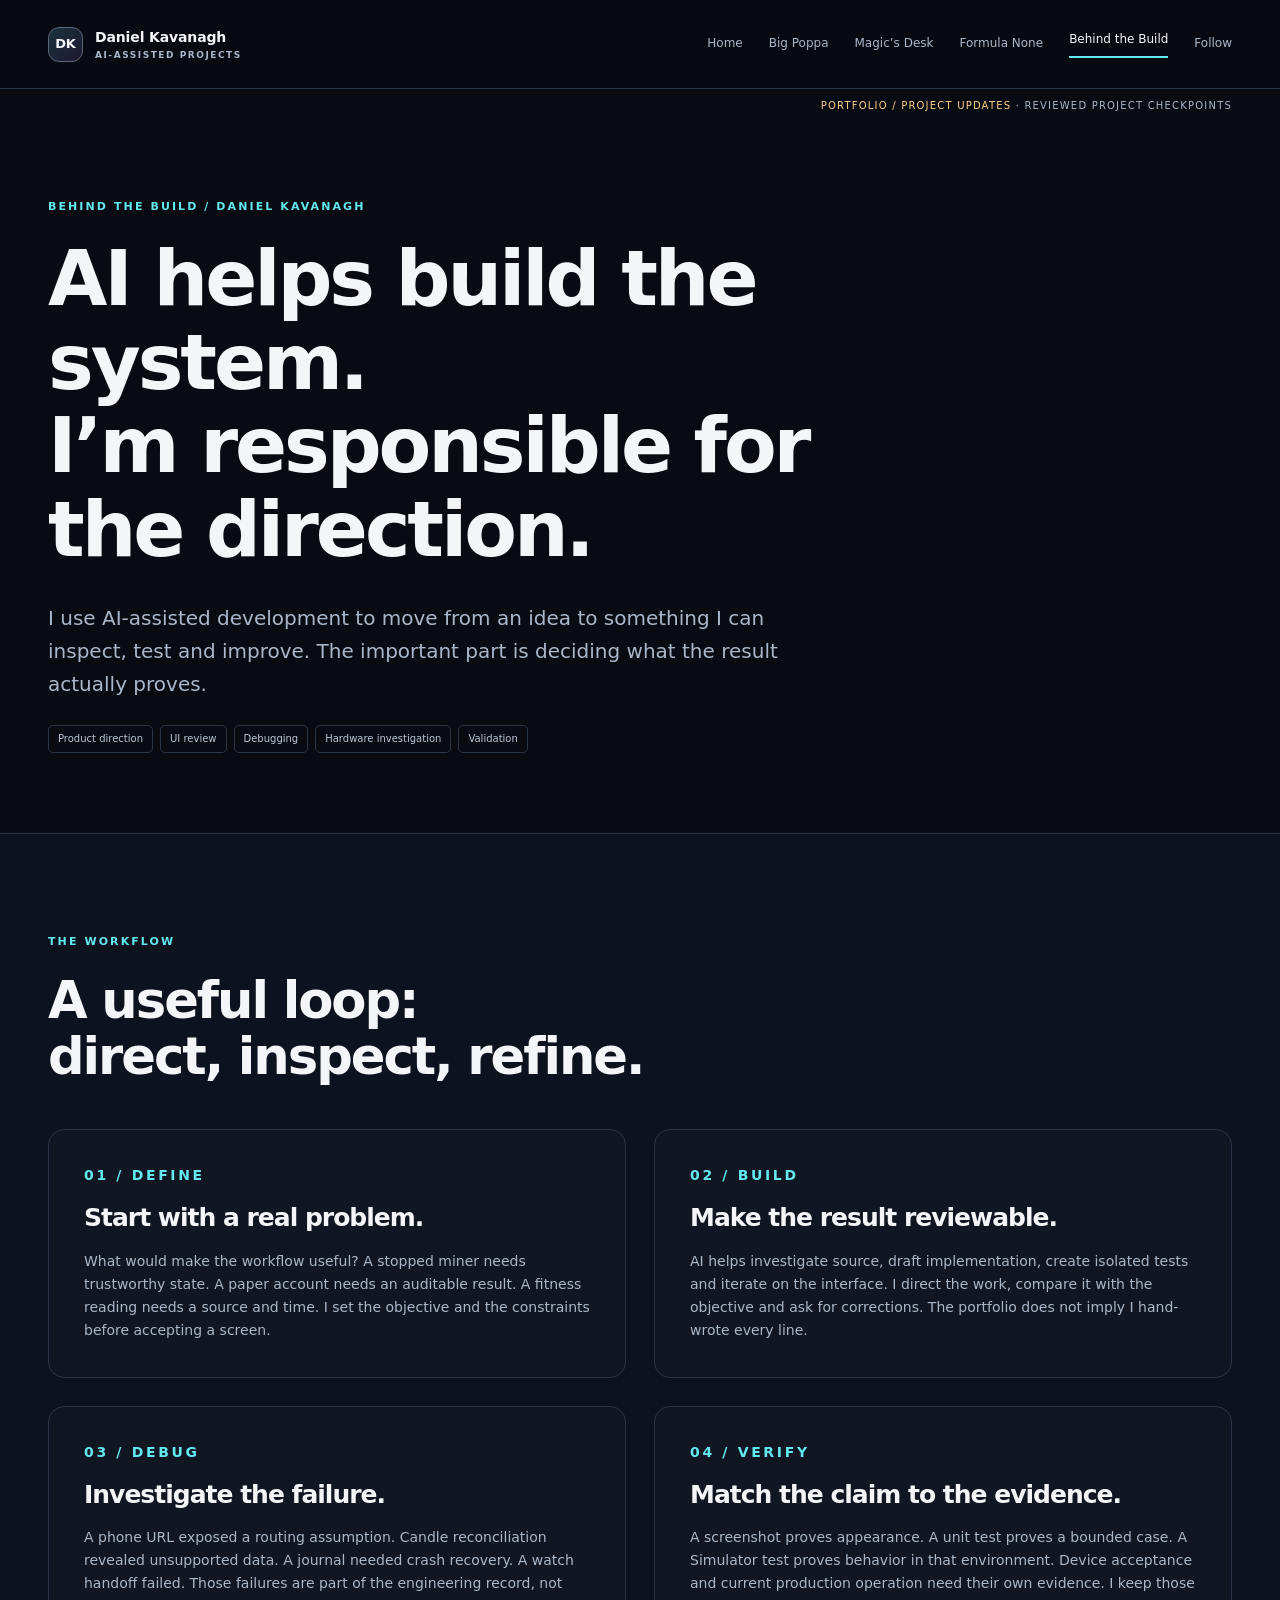
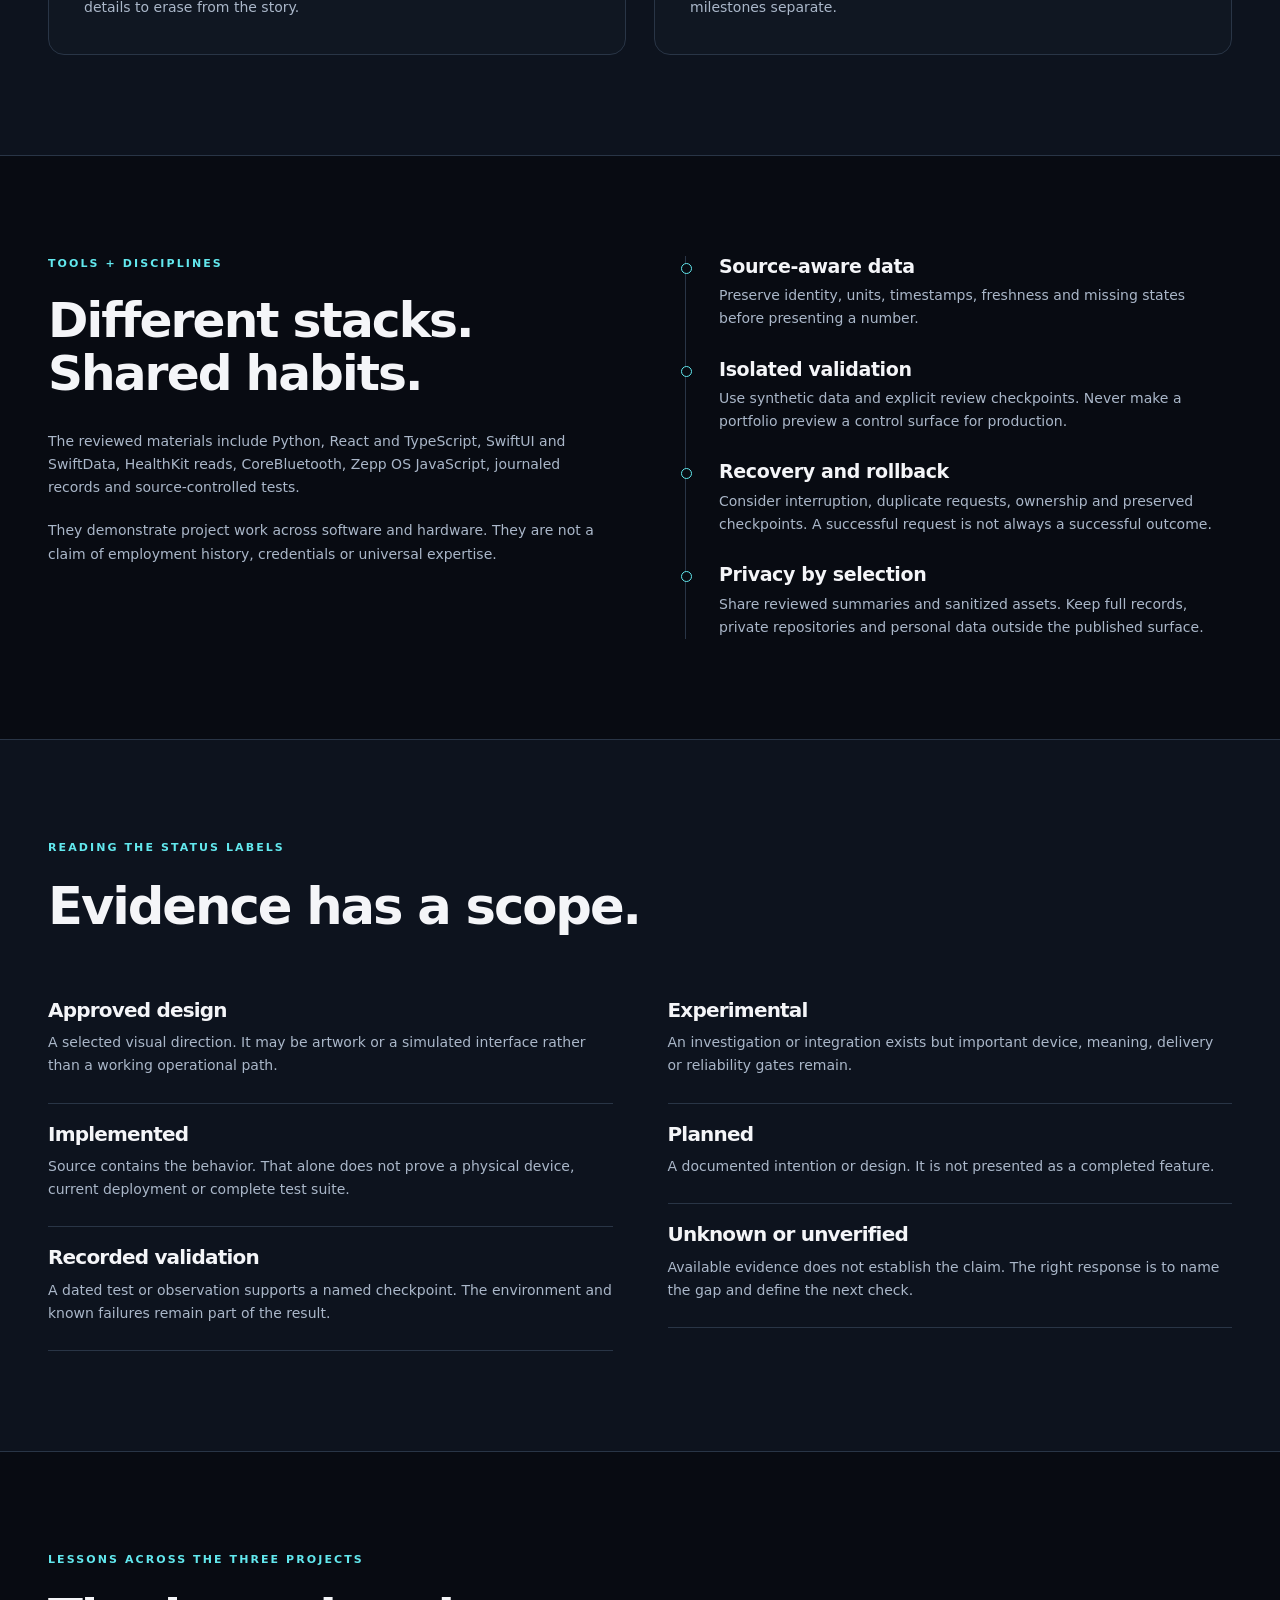
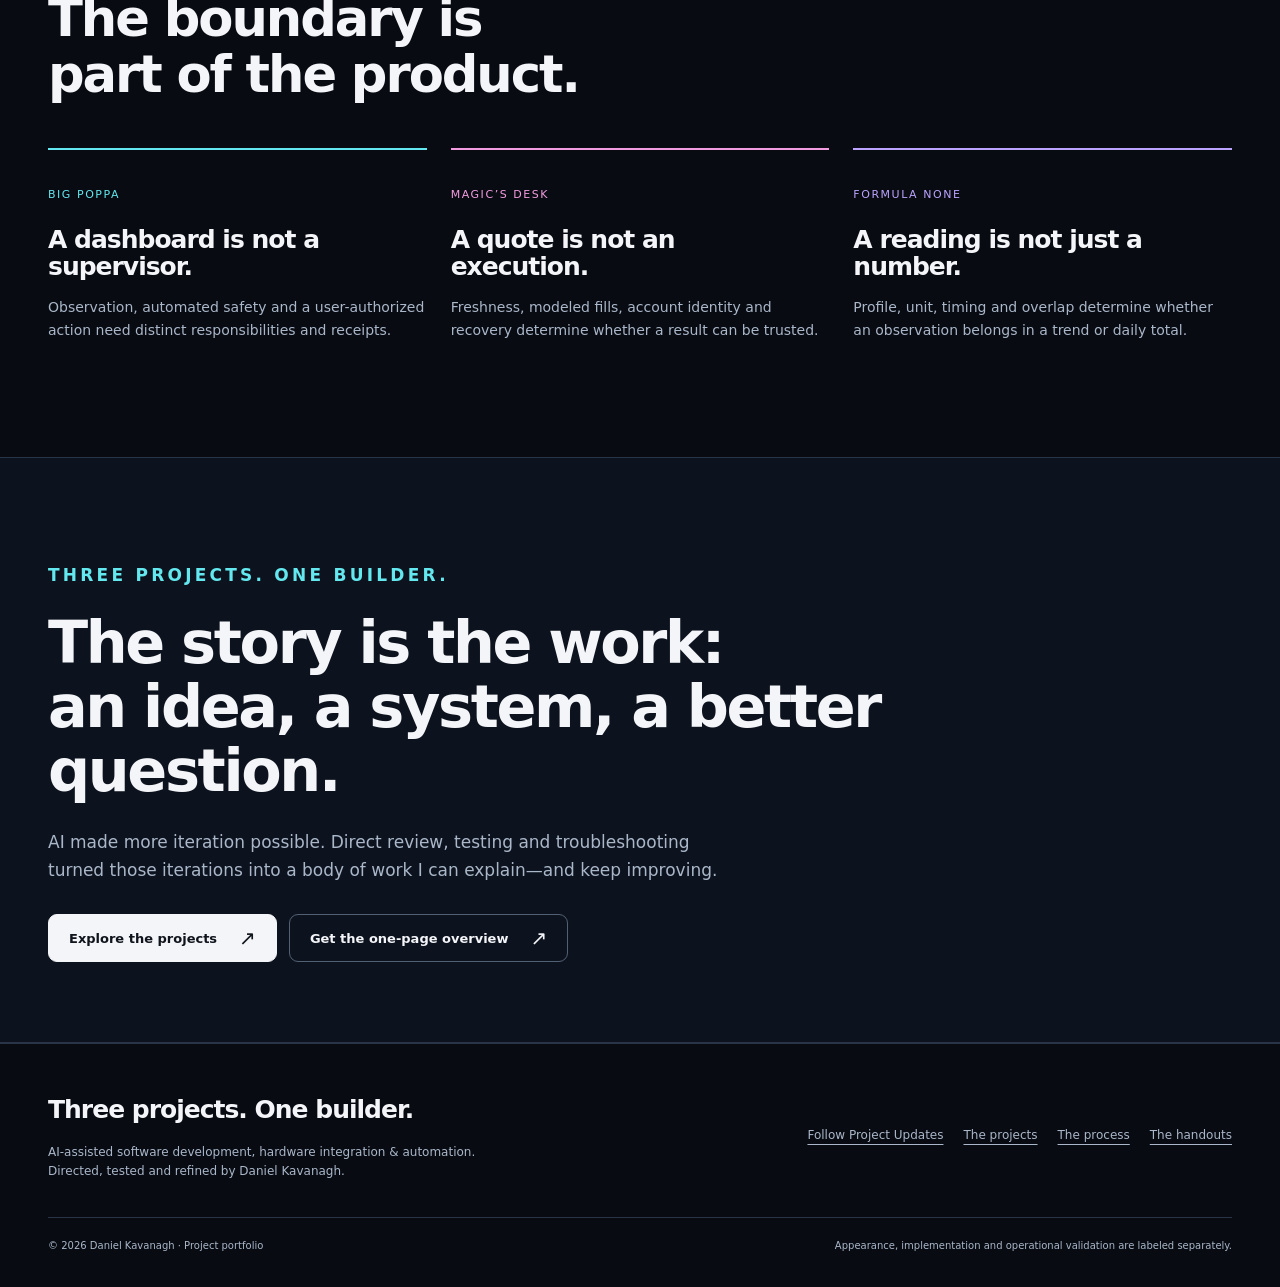
==== site/behind-the-build.html @ 62670c36 "Publish owner-approved W3 Option-B portfolio release" ====
<!doctype html><html lang="en"><head><meta charset="utf-8"><meta name="viewport" content="width=device-width,initial-scale=1"><meta name="referrer" content="no-referrer"><meta http-equiv="Content-Security-Policy" content="default-src 'self'; img-src 'self' data:; script-src 'self'; style-src 'self'; font-src 'self'; connect-src 'none'; object-src 'none'; base-uri 'none'; form-action 'none'"><title>Behind the Build | Daniel Kavanagh</title><meta name="description" content="How Daniel Kavanagh directs, reviews, tests and refines AI-assisted software and hardware projects."><meta property="og:type" content="website"><meta property="og:title" content="Behind the Build"><meta property="og:description" content="How Daniel Kavanagh directs, reviews, tests and refines AI-assisted software and hardware projects."><meta property="og:image" content="https://danielkavanagh2021-lgtm.github.io/three-projects-one-builder/assets/images/social-card.png"><meta property="og:image:width" content="1200"><meta property="og:image:height" content="630"><meta name="twitter:card" content="summary_large_image"><link rel="icon" href="assets/favicon.svg" type="image/svg+xml"><link rel="stylesheet" href="assets/site.css"><script src="assets/site.js" defer></script><link rel="stylesheet" href="assets/follow.css"><link rel="alternate" type="application/rss+xml" title="Three Projects. One Builder. milestones" href="feed.xml"><script src="assets/follow.js" defer></script><link rel="canonical" href="https://danielkavanagh2021-lgtm.github.io/three-projects-one-builder/behind-the-build.html"><meta property="og:url" content="https://danielkavanagh2021-lgtm.github.io/three-projects-one-builder/behind-the-build.html"></head><body class="cyan"><a class="skip" href="#main">Skip to content</a><header class="site-header"><div class="wrap header-inner"><a class="brand" href="index.html" aria-label="Daniel Kavanagh portfolio home"><span class="brand-mark" aria-hidden="true">DK</span><span>Daniel Kavanagh<small>AI-ASSISTED PROJECTS</small></span></a><button class="menu-toggle" type="button" aria-controls="primary-nav" aria-expanded="false" hidden>Menu <span aria-hidden="true">☰</span></button><nav class="nav" id="primary-nav" aria-label="Primary"><a href="index.html">Home</a><a href="big-poppa.html">Big Poppa</a><a href="magics-decision-desk.html">Magic’s Desk</a><a href="formula-none-fitness.html">Formula None</a><a href="behind-the-build.html" aria-current="page">Behind the Build</a><a href="updates.html">Follow</a></nav></div></header><div class="wrap preview-line"><b>PORTFOLIO / PROJECT UPDATES</b> · Reviewed project checkpoints</div><noscript><p class="no-script">All pages, images and downloads work without JavaScript. Image links open full resolution.</p></noscript><main id="main" tabindex="-1"><section class="work-hero"><div class="wrap"><p class="eyebrow">BEHIND THE BUILD / DANIEL KAVANAGH</p><h1>AI helps build the system.<br>I’m responsible for the direction.</h1><p class="lead">I use AI-assisted development to move from an idea to something I can inspect, test and improve. The important part is deciding what the result actually proves.</p><div class="tags"><span>Product direction</span><span>UI review</span><span>Debugging</span><span>Hardware investigation</span><span>Validation</span></div></div></section><section class="section tinted"><div class="wrap"><div class="section-heading"><div><p class="eyebrow">THE WORKFLOW</p><h2>A useful loop:<br>direct, inspect, refine.</h2></div></div><div class="discipline-grid"><article class="reveal"><p class="eyebrow">01 / DEFINE</p><h3>Start with a real problem.</h3><p>What would make the workflow useful? A stopped miner needs trustworthy state. A paper account needs an auditable result. A fitness reading needs a source and time. I set the objective and the constraints before accepting a screen.</p></article><article class="reveal"><p class="eyebrow">02 / BUILD</p><h3>Make the result reviewable.</h3><p>AI helps investigate source, draft implementation, create isolated tests and iterate on the interface. I direct the work, compare it with the objective and ask for corrections. The portfolio does not imply I hand-wrote every line.</p></article><article class="reveal"><p class="eyebrow">03 / DEBUG</p><h3>Investigate the failure.</h3><p>A phone URL exposed a routing assumption. Candle reconciliation revealed unsupported data. A journal needed crash recovery. A watch handoff failed. Those failures are part of the engineering record, not details to erase from the story.</p></article><article class="reveal"><p class="eyebrow">04 / VERIFY</p><h3>Match the claim to the evidence.</h3><p>A screenshot proves appearance. A unit test proves a bounded case. A Simulator test proves behavior in that environment. Device acceptance and current production operation need their own evidence. I keep those milestones separate.</p></article></div></div></section><section class="section"><div class="wrap editorial"><div><p class="eyebrow">TOOLS + DISCIPLINES</p><h2>Different stacks.<br>Shared habits.</h2><p class="comparison-note">The reviewed materials include Python, React and TypeScript, SwiftUI and SwiftData, HealthKit reads, CoreBluetooth, Zepp OS JavaScript, journaled records and source-controlled tests.</p><p class="comparison-note">They demonstrate project work across software and hardware. They are not a claim of employment history, credentials or universal expertise.</p></div><div class="process-line"><article><h3>Source-aware data</h3><p>Preserve identity, units, timestamps, freshness and missing states before presenting a number.</p></article><article><h3>Isolated validation</h3><p>Use synthetic data and explicit review checkpoints. Never make a portfolio preview a control surface for production.</p></article><article><h3>Recovery and rollback</h3><p>Consider interruption, duplicate requests, ownership and preserved checkpoints. A successful request is not always a successful outcome.</p></article><article><h3>Privacy by selection</h3><p>Share reviewed summaries and sanitized assets. Keep full records, private repositories and personal data outside the published surface.</p></article></div></div></section><section class="section tinted"><div class="wrap"><div class="section-heading"><div><p class="eyebrow">READING THE STATUS LABELS</p><h2>Evidence has a scope.</h2></div></div><div class="two-col"><div><article class="definition"><h3>Approved design</h3><p>A selected visual direction. It may be artwork or a simulated interface rather than a working operational path.</p></article><article class="definition"><h3>Implemented</h3><p>Source contains the behavior. That alone does not prove a physical device, current deployment or complete test suite.</p></article><article class="definition"><h3>Recorded validation</h3><p>A dated test or observation supports a named checkpoint. The environment and known failures remain part of the result.</p></article></div><div><article class="definition"><h3>Experimental</h3><p>An investigation or integration exists but important device, meaning, delivery or reliability gates remain.</p></article><article class="definition"><h3>Planned</h3><p>A documented intention or design. It is not presented as a completed feature.</p></article><article class="definition"><h3>Unknown or unverified</h3><p>Available evidence does not establish the claim. The right response is to name the gap and define the next check.</p></article></div></div></div></section><section class="section"><div class="wrap"><div class="section-heading"><div><p class="eyebrow">LESSONS ACROSS THE THREE PROJECTS</p><h2>The boundary is<br>part of the product.</h2></div></div><div class="three-col"><article class="insight cyan"><span class="index">BIG POPPA</span><h3>A dashboard is not a supervisor.</h3><p>Observation, automated safety and a user-authorized action need distinct responsibilities and receipts.</p></article><article class="insight magenta"><span class="index">MAGIC’S DESK</span><h3>A quote is not an execution.</h3><p>Freshness, modeled fills, account identity and recovery determine whether a result can be trusted.</p></article><article class="insight violet"><span class="index">FORMULA NONE</span><h3>A reading is not just a number.</h3><p>Profile, unit, timing and overlap determine whether an observation belongs in a trend or daily total.</p></article></div></div></section><section class="closing tinted"><div class="wrap"><p class="eyebrow">THREE PROJECTS. ONE BUILDER.</p><h2>The story is the work:<br>an idea, a system, a better question.</h2><p>AI made more iteration possible. Direct review, testing and troubleshooting turned those iterations into a body of work I can explain—and keep improving.</p><div class="actions"><a class="button" href="index.html#projects">Explore the projects <span class="arrow" aria-hidden="true">↗</span></a><a class="button secondary" href="assets/downloads/10-Three-Projects-One-Page.pdf" download>Get the one-page overview <span class="arrow" aria-hidden="true">↗</span></a></div></div></section></main><footer class="site-footer"><div class="wrap"><div class="footer-top"><div><strong>Three projects. One builder.</strong><p>AI-assisted software development, hardware integration & automation.<br>Directed, tested and refined by Daniel Kavanagh.</p></div><nav class="footer-nav" aria-label="Footer"><a href="updates.html">Follow Project Updates</a><a href="index.html#projects">The projects</a><a href="behind-the-build.html">The process</a><a href="index.html#downloads">The handouts</a></nav></div><div class="footer-bottom"><span>© 2026 Daniel Kavanagh · Project portfolio</span><span>Appearance, implementation and operational validation are labeled separately.</span></div></div></footer><dialog id="image-viewer" aria-label="Screenshot viewer" aria-describedby="viewer-caption"><div class="viewer-toolbar"><button type="button" class="viewer-prev" aria-label="Previous screenshot">←</button><button type="button" class="viewer-next" aria-label="Next screenshot">→</button><span id="viewer-position" aria-live="polite"></span><button type="button" class="viewer-close" aria-label="Close screenshot viewer">Close ×</button></div><img class="viewer-image" alt=""><p class="viewer-caption" id="viewer-caption"></p><a class="original-link" href="assets/images/social-card.png" target="_blank" rel="noopener">Open full-resolution image ↗</a></dialog></body></html>
---- site/assets/site.css ----
@charset "UTF-8";
:root{color-scheme:dark;--bg:#080b12;--surface:#101722;--surface2:#151e2d;--ink:#f4f5f8;--muted:#aab7c9;--line:#293546;--cyan:#62e8ee;--magenta:#f39bdf;--violet:#bba4ff;--emerald:#77e8b4;--amber:#ffd28a;--accent:var(--cyan);--radius:22px;font-family:"Segoe UI",system-ui,-apple-system,BlinkMacSystemFont,sans-serif}
*{box-sizing:border-box}html{scroll-behavior:smooth;scroll-padding-top:110px}body{margin:0;background:var(--bg);color:var(--ink);font-size:17px;line-height:1.65}body.viewer-open{overflow:hidden}a{color:inherit;text-decoration-thickness:1px;text-underline-offset:5px}button,a{-webkit-tap-highlight-color:transparent}button{font:inherit}button,a,summary{touch-action:manipulation}:focus-visible{outline:3px solid var(--cyan);outline-offset:5px}::selection{background:#624192;color:white}img{display:block;max-width:100%;height:auto}h1,h2,h3,p,figure{margin:0}h1,h2,h3{line-height:1.09;letter-spacing:-.04em;font-weight:650}p{color:var(--muted)}h1{font-size:clamp(44px,6vw,86px)}h2{font-size:clamp(33px,4vw,56px)}h3{font-size:25px}strong{color:var(--ink)}.wrap{width:min(1256px,calc(100% - 96px));margin:auto}.cyan{--accent:var(--cyan)}.magenta{--accent:var(--magenta)}.violet{--accent:var(--violet)}.eyebrow{font:600 11px/1.5 "Segoe UI",system-ui,sans-serif;letter-spacing:.19em;text-transform:uppercase;color:var(--accent);margin-bottom:22px}.eyebrow span{margin-right:20px;color:var(--muted)}.pill{display:inline-flex;align-items:center;gap:8px;border:1px solid var(--line);border-radius:999px;font-size:11px;line-height:1.5;letter-spacing:.06em;padding:7px 12px;color:var(--muted)}.pill:before{content:"";width:6px;height:6px;background:var(--emerald);border-radius:50%}.pill.amber:before{background:var(--amber)}.skip{position:fixed;top:-100px;left:16px;z-index:100;background:var(--ink);color:var(--bg);padding:14px}.skip:focus{top:12px}.site-header{border-bottom:1px solid var(--line);background:rgba(8,11,18,.96);position:sticky;top:0;z-index:30;backdrop-filter:blur(16px)}.header-inner{height:88px;display:flex;align-items:center;justify-content:space-between;gap:25px}.brand{display:flex;align-items:center;gap:12px;text-decoration:none;font-size:14px;font-weight:600;letter-spacing:-.01em;white-space:nowrap}.brand-mark{width:35px;height:35px;display:grid;place-items:center;border:1px solid #586779;border-radius:11px;font-size:13px;background:linear-gradient(135deg,#19323e,#201831)}.brand small{display:block;font-size:9px;color:var(--muted);letter-spacing:.17em;line-height:1.4}.nav{display:flex;gap:26px;align-items:center}.nav a{font-size:12px;text-decoration:none;color:var(--muted);padding:15px 0;white-space:nowrap}.nav a:hover,.nav a[aria-current=page]{color:var(--ink)}.nav a[aria-current=page]:after{content:"";display:block;background:var(--accent);height:2px;margin-top:6px}.menu-toggle{border:1px solid var(--line);background:var(--surface);color:var(--ink);border-radius:10px;min-height:44px;padding:6px 13px}.preview-line{font-size:10px;letter-spacing:.12em;text-transform:uppercase;color:var(--muted);text-align:right;padding:9px 0}.preview-line b{font-weight:500;color:var(--amber)}.hero{padding:58px 0 42px;position:relative;overflow:clip}.hero:before{content:"";width:800px;height:650px;position:absolute;right:-300px;top:-180px;background:radial-gradient(ellipse,#25345944,transparent 65%);pointer-events:none}.hero-grid{display:grid;grid-template-columns:1.1fr 1fr;gap:20px;align-items:center;min-height:610px}.home-title{font-size:clamp(52px,6.5vw,94px);font-weight:700;letter-spacing:-.055em;line-height:.97}.home-title .quiet{color:#8996ac}.hero-copy{position:relative;z-index:2;max-width:650px}.hero-copy .subtitle{font-size:clamp(16px,1.5vw,20px);color:var(--ink);max-width:490px;margin-top:28px;line-height:1.5}.hero-copy .intro{font-size:15px;max-width:460px;margin-top:18px}.actions{display:flex;gap:12px;flex-wrap:wrap;margin-top:30px}.button{min-height:48px;display:inline-flex;align-items:center;justify-content:center;gap:22px;padding:12px 20px;border-radius:9px;background:var(--ink);color:#10141c;text-decoration:none;font-size:13px;font-weight:600;border:1px solid var(--ink);transition:transform .2s,background .2s}.button:hover{transform:translateY(-2px);background:white}.button.secondary{color:var(--ink);background:transparent;border-color:#526073}.button.secondary:hover{background:var(--surface2)}.arrow{font-size:20px;font-weight:400;line-height:1}.hero-phones{position:relative;height:570px;isolation:isolate;perspective:1400px}.hero-phones:before{content:"";position:absolute;inset:50px -30px 0;background:radial-gradient(ellipse,#4a357e35,transparent 67%);z-index:-1}.phone-frame{position:absolute;width:205px;border-radius:24px;padding:7px;background:#141b28;border:1px solid #415068;box-shadow:0 26px 55px #0009;overflow:hidden}.phone-frame img{width:100%;border-radius:17px}.phone-frame:nth-child(1){top:70px;left:0;transform:rotate(-9deg);z-index:1}.phone-frame:nth-child(2){top:10px;left:145px;transform:rotate(0deg);z-index:3}.phone-frame:nth-child(3){top:100px;left:295px;transform:rotate(9deg);z-index:2}.phone-notes{position:absolute;bottom:0;left:0;right:0;display:flex;justify-content:center;gap:10px;flex-wrap:wrap;font-size:10px;color:var(--muted)}.phone-notes span{padding:4px 9px;background:#080b12dd;border:1px solid var(--line);border-radius:4px}.intro-strip{display:grid;grid-template-columns:repeat(3,1fr);border-top:1px solid var(--line);border-bottom:1px solid var(--line);margin:20px 0 0}.intro-strip>div{padding:25px 30px 25px 0}.intro-strip>div+div{border-left:1px solid var(--line);padding-left:30px}.intro-strip strong{display:block;font-size:13px;font-weight:600}.intro-strip span{font-size:12px;color:var(--muted)}.section{padding:100px 0}.section-heading{display:flex;gap:30px;justify-content:space-between;align-items:end;margin-bottom:45px}.section-heading h2{max-width:730px}.section-heading>p{max-width:320px;font-size:14px}.project-row{display:grid;grid-template-columns:1.3fr 1fr;gap:64px;align-items:center;margin:0 0 100px}.project-row:last-child{margin-bottom:0}.project-row:nth-child(odd) .project-art{order:2}.project-art{display:block;background:radial-gradient(ellipse at 50% 60%,#182337,#0d121e);border:1px solid var(--line);border-radius:var(--radius);padding:26px;position:relative;overflow:hidden;text-decoration:none}.project-art:after{content:"VIEW PROJECT ↗";position:absolute;right:20px;bottom:16px;font-size:9px;color:var(--accent);letter-spacing:.13em}.project-art>img{width:100%;box-shadow:0 18px 30px #0005;border-radius:8px;transition:transform .5s}.project-art:hover>img{transform:translateY(-5px)}.project-art .phone-pair{display:flex;gap:15px;align-items:start;justify-content:center;max-height:465px;overflow:hidden}.project-art .phone-pair img{width:41%;border-radius:8px;box-shadow:0 20px 50px #0008}.project-art .phone-pair img+img{margin-top:40px}.project-copy h3{font-size:clamp(30px,3.1vw,44px);margin-bottom:18px}.project-copy>p{font-size:15px}.tags{display:flex;gap:7px;flex-wrap:wrap;margin-top:24px}.tags span{font-size:10px;padding:5px 9px;border:1px solid var(--line);border-radius:5px;color:#bbc7d7}.text-link{display:inline-flex;align-items:center;gap:25px;font-size:13px;font-weight:600;margin-top:24px;color:var(--accent);text-decoration:none;min-height:44px}.text-link:hover{text-decoration:underline}.tinted{background:#0d131e;border-block:1px solid var(--line)}.three-col{display:grid;grid-template-columns:repeat(3,1fr);gap:24px}.insight{border-top:2px solid var(--accent);padding:28px 0 15px}.insight .index{font-size:11px;letter-spacing:.14em;color:var(--accent)}.insight h3{margin:20px 0 16px;font-size:25px;max-width:320px}.insight p{font-size:14px}.editorial{display:grid;grid-template-columns:1fr 1fr;gap:90px}.editorial h2{font-size:clamp(32px,3.8vw,52px)}.editorial p+p{margin-top:20px}.process-line{border-left:1px solid var(--line);padding-left:33px;display:grid;gap:28px}.process-line h3{font-size:19px;letter-spacing:-.02em}.process-line p{font-size:14px;margin-top:8px}.process-line article{position:relative}.process-line article:before{content:"";position:absolute;left:-38px;top:7px;width:9px;height:9px;border:1px solid var(--cyan);background:var(--bg);border-radius:50%}.download-grid{display:grid;grid-template-columns:repeat(4,1fr);gap:16px}.download-card{border:1px solid var(--line);border-radius:14px;padding:25px;background:var(--surface);display:flex;flex-direction:column;align-items:start}.download-card .doc-icon{font-size:10px;letter-spacing:.17em;color:var(--accent);margin-bottom:28px}.download-card h3{font-size:20px;line-height:1.2;min-height:48px}.download-card p{font-size:12px;margin:15px 0 20px}.download-card a{color:var(--accent);font-size:12px;margin-top:auto;min-height:44px;display:inline-flex;align-items:center;gap:15px}.fineprint{font-size:12px;color:var(--muted);margin-top:24px}.site-footer{padding:45px 0 32px;border-top:1px solid var(--line)}.footer-top{display:flex;justify-content:space-between;gap:30px;align-items:center}.footer-top strong{font-size:25px;letter-spacing:-.04em}.footer-top p{font-size:12px;max-width:480px;margin-top:12px}.footer-nav{display:flex;flex-wrap:wrap;gap:20px}.footer-nav a{font-size:12px;color:var(--muted)}.footer-bottom{margin-top:35px;padding-top:20px;border-top:1px solid var(--line);font-size:10px;color:var(--muted);display:flex;justify-content:space-between;gap:20px}.project-hero{padding:65px 0 60px}.project-hero h1{max-width:1050px}.project-hero .lead{max-width:760px;margin-top:28px;font-size:20px}.project-hero .title-meta{margin-top:28px;display:flex;gap:14px;flex-wrap:wrap}.hero-board{margin-top:45px;padding:25px;border:1px solid var(--line);border-radius:var(--radius);background:linear-gradient(140deg,#172338,#101421);position:relative}.hero-board .wide-shot{max-width:1000px;margin:auto;border-radius:8px;box-shadow:0 15px 40px #0007}.hero-board figcaption{display:flex;justify-content:space-between;gap:20px;font-size:11px;color:var(--muted);padding:20px 5px 0}.hero-board figcaption span:first-child{color:var(--accent)}.image-link{display:block;text-decoration:none;cursor:zoom-in}.status-note{border-left:3px solid var(--accent);padding:17px 22px;background:var(--surface);font-size:13px;color:var(--muted);margin-top:30px}.status-note strong{color:var(--accent)}.flow{display:grid;grid-template-columns:repeat(4,1fr);gap:28px;margin-top:40px}.flow article{border:1px solid #455469;border-radius:14px;background:var(--surface);padding:24px 20px;position:relative}.flow article:not(:last-child):after{content:"→";position:absolute;right:-24px;top:40%;color:var(--accent);font-size:24px}.flow span{font:600 11px/1 "Segoe UI",sans-serif;color:var(--accent)}.flow h3{font-size:20px;margin-top:25px}.flow p{font-size:12px;margin-top:12px}.pullquote{font-size:clamp(24px,3.2vw,40px);line-height:1.3;letter-spacing:-.025em;color:var(--ink);max-width:950px;border-left:3px solid var(--accent);padding-left:35px;margin-bottom:35px}.two-col{display:grid;grid-template-columns:1fr 1fr;gap:55px}.two-col h3{margin-bottom:20px;font-size:25px}.two-col p{font-size:15px}.two-col p+p{margin-top:20px}.gallery{display:grid;grid-template-columns:repeat(2,1fr);gap:28px}.gallery figure{border:1px solid var(--line);border-radius:18px;overflow:hidden;background:var(--surface)}.gallery .image-link{height:350px;background:#0a1020;display:flex;align-items:center;justify-content:center;padding:20px}.gallery .image-link img{max-height:310px;width:auto;object-fit:contain}.gallery figcaption{border-top:1px solid var(--line);padding:22px}.gallery h3{font-size:20px;margin-bottom:12px}.gallery p{font-size:12px}.gallery .zoom-label{color:var(--accent);display:block;font-size:10px;letter-spacing:.06em;margin-top:15px}.gallery.phones{grid-template-columns:repeat(3,1fr)}.gallery.phones .image-link{height:410px}.gallery.phones .image-link img{max-height:370px}.status-table{width:100%;border-collapse:collapse;margin-top:40px;font-size:14px}.status-table th,.status-table td{padding:22px 20px;text-align:left;border-bottom:1px solid var(--line);vertical-align:top}.status-table th{color:var(--accent);width:32%;font-weight:600}.status-table td{color:var(--muted)}.next-project{display:flex;align-items:center;justify-content:space-between;padding:35px;border:1px solid var(--line);border-radius:16px;text-decoration:none;background:var(--surface);margin:0 0 70px}.next-project span{font-size:12px;color:var(--muted)}.next-project strong{display:block;font-size:25px;margin-top:8px}.next-project i{font-style:normal;color:var(--accent);font-size:35px}.comparison{display:grid;grid-template-columns:1fr 1fr;gap:32px;margin-top:40px}.comparison figure{padding:26px;border:1px solid var(--line);border-radius:20px;background:#0d1320}.comparison .image-link img{max-height:720px;margin:auto;width:auto;border-radius:8px}.comparison figcaption{font-size:12px;color:var(--muted);margin-top:24px}.comparison figcaption strong{color:var(--accent);display:block;font-size:14px;margin-bottom:8px}.comparison-note{font-size:14px;max-width:900px;margin-top:30px}.case-study{margin-top:55px;padding:44px;background:var(--surface);border:1px solid var(--line);border-radius:20px;display:grid;grid-template-columns:.8fr 1.2fr;gap:60px}.case-study h3{font-size:35px}.case-study .case-body p{font-size:14px}.case-study .case-body p+p{margin-top:18px}.mini-flow{display:flex;flex-wrap:wrap;align-items:center;gap:10px;margin:24px 0;color:var(--accent);font-size:11px}.mini-flow b{font-weight:500;padding:8px 10px;border:1px solid #465266;border-radius:7px;color:var(--ink)}.tests{display:grid;grid-template-columns:repeat(3,1fr);gap:20px;margin-top:40px}.test-card{padding:25px;border:1px solid var(--line);background:var(--surface);border-radius:14px}.test-card strong{font-size:29px;color:var(--accent);letter-spacing:-.04em;display:block}.test-card p{font-size:12px;margin-top:12px}.work-hero{padding:75px 0 80px}.work-hero h1{max-width:850px}.work-hero .lead{font-size:20px;max-width:750px;margin-top:30px}.discipline-grid{display:grid;grid-template-columns:repeat(2,1fr);gap:28px}.discipline-grid article{border:1px solid var(--line);padding:35px;border-radius:16px;background:var(--surface)}.discipline-grid h3{font-size:25px;margin-bottom:18px}.discipline-grid p{font-size:14px}.discipline-grid .eyebrow{margin-bottom:18px}.definition{margin-top:20px;border-bottom:1px solid var(--line);padding:0 0 25px}.definition h3{font-size:20px;margin-bottom:10px}.definition p{font-size:14px}.closing{padding:80px 0}.closing h2{font-size:clamp(35px,4.6vw,65px);max-width:900px}.closing p{font-size:17px;max-width:670px;margin-top:25px}.reveal.arrived{animation:arrive .6s ease-out both}@keyframes arrive{from{transform:translateY(12px)}to{transform:translateY(0)}}dialog{width:min(1100px,96vw);max-height:94dvh;padding:20px;border:1px solid #52637e;border-radius:15px;background:#0d1421;color:var(--ink);overflow:auto}dialog::backdrop{background:#02050beb;backdrop-filter:blur(5px)}.viewer-toolbar{display:flex;align-items:center;gap:10px;margin-bottom:15px;position:sticky;top:0;background:#0d1421;z-index:2;padding:4px}.viewer-toolbar button{background:var(--surface2);border:1px solid #5b6a80;border-radius:7px;color:var(--ink);min-width:44px;min-height:44px;padding:6px 12px}.viewer-toolbar .viewer-close{margin-left:auto}.viewer-toolbar span{font-size:12px;color:var(--muted)}.viewer-image{max-height:72dvh;margin:auto;object-fit:contain;width:auto}.viewer-caption{font-size:13px;margin:15px 0}.original-link{font-size:12px;color:var(--cyan);display:inline-flex;min-height:44px;align-items:center}.no-script{background:#192234;padding:12px;text-align:center;color:var(--ink);font-size:12px}body.js-free .menu-toggle{display:none}
@media(min-width:1600px){.hero-grid{grid-template-columns:1fr 1fr}.hero-phones{margin-left:35px}}
@media(max-width:1150px){.wrap{width:calc(100% - 64px)}.nav{gap:18px}.nav a{font-size:11px}.hero-grid{grid-template-columns:1fr 1fr;min-height:550px}.hero-phones{height:500px;transform:scale(.85);transform-origin:center center;width:500px;margin-left:-30px}.home-title{font-size:70px}.project-row{gap:35px}.download-grid{grid-template-columns:repeat(2,1fr)}.editorial{gap:50px}}
@media(max-width:900px){.header-inner{height:76px}.brand{font-size:13px}.nav{gap:13px}.nav a{font-size:10px}.hero-grid{grid-template-columns:1fr;min-height:0}.hero-copy{max-width:700px}.home-title{font-size:clamp(58px,10vw,86px)}.hero-phones{width:500px;transform:none;margin:30px auto 0;height:570px}.hero-copy .subtitle,.hero-copy .intro{max-width:650px}.hero{padding-top:35px}.section{padding:75px 0}.project-row{gap:30px;grid-template-columns:1fr 1fr}.project-copy h3{font-size:33px}.project-art{padding:15px}.project-art .phone-pair{max-height:350px}.editorial{gap:35px}.three-col{gap:25px}.insight h3{font-size:23px}.flow{gap:20px}.flow article{padding:20px 15px}.flow article:not(:last-child):after{right:-19px}.flow h3{font-size:18px}.case-study{gap:30px;padding:30px}.gallery.phones{grid-template-columns:repeat(2,1fr)}}
@media(max-width:720px){.wrap{width:calc(100% - 40px)}.header-inner{height:auto;min-height:76px;flex-wrap:wrap;gap:0;padding:15px 0}.brand{font-size:13px}.menu-toggle{margin-left:auto}.nav{display:flex;flex-wrap:wrap;gap:0;width:100%;padding-top:12px}.nav a{width:50%;padding:12px 0;font-size:13px}.nav a[aria-current=page]:after{display:none}.nav:not(.is-open):has(~.none){display:none}body:has(.menu-toggle:not([hidden])) .nav:not(.is-open){display:none}.preview-line{font-size:9px;text-align:left;line-height:1.6}.hero{padding-top:25px}.hero-grid{gap:0}.home-title{font-size:clamp(45px,10.7vw,75px)}.hero-copy .eyebrow{font-size:10px;margin-bottom:26px}.hero-copy .subtitle{font-size:17px;margin-top:25px}.hero-copy .intro{font-size:14px}.actions{gap:10px;margin-top:25px}.button{font-size:12px;padding:12px 16px;min-height:48px}.hero-phones{width:350px;height:405px;margin-top:42px}.phone-frame{width:142px;padding:5px;border-radius:17px}.phone-frame img{border-radius:12px}.phone-frame:nth-child(1){left:0;top:45px}.phone-frame:nth-child(2){left:104px;top:0}.phone-frame:nth-child(3){left:208px;top:65px}.phone-notes{gap:5px;font-size:8px}.phone-notes span{padding:3px 5px}.intro-strip{grid-template-columns:1fr;margin-top:10px}.intro-strip>div,.intro-strip>div+div{padding:17px 0;border-left:0}.intro-strip>div+div{border-top:1px solid var(--line)}.intro-strip strong{font-size:13px}.intro-strip span{font-size:12px}.section{padding:65px 0}.section-heading{display:block;margin-bottom:32px}.section-heading>p{margin-top:20px;max-width:500px;font-size:14px}.eyebrow{margin-bottom:17px;font-size:10px}.project-row{grid-template-columns:1fr;gap:28px;margin-bottom:65px}.project-row:nth-child(odd) .project-art{order:0}.project-art{padding:20px}.project-art:after{bottom:9px;font-size:8px}.project-art .phone-pair{max-height:390px}.project-copy h3{font-size:35px}.project-copy>p{font-size:15px}.three-col,.editorial,.two-col{grid-template-columns:1fr;gap:30px}.insight{padding-top:22px}.insight h3{font-size:26px;max-width:none;margin-top:14px}.insight p{font-size:14px}.process-line{padding-left:25px}.process-line article:before{left:-30px}.download-grid{grid-template-columns:1fr 1fr;gap:12px}.download-card{padding:19px}.download-card h3{font-size:18px;min-height:65px}.download-card .doc-icon{margin-bottom:20px;font-size:9px}.download-card p{font-size:11px}.download-card a{font-size:11px;gap:8px}.fineprint{font-size:11px}.footer-top{display:block}.footer-nav{margin-top:25px;gap:18px}.footer-bottom{display:block;font-size:9px}.footer-bottom span{display:block;margin-top:8px}.project-hero{padding:38px 0 45px}.project-hero h1{font-size:clamp(40px,10.8vw,65px)}.project-hero .lead{font-size:17px;margin-top:24px}.hero-board{padding:12px;margin-top:30px}.hero-board figcaption{display:block;padding:15px 3px 0;font-size:10px}.hero-board figcaption span{display:block;margin-bottom:5px}.status-note{font-size:12px;padding:15px 17px}.flow{grid-template-columns:1fr 1fr;gap:18px 22px;margin-top:30px}.flow article{padding:20px 15px}.flow article:nth-child(2):after{content:"↓";right:50%;top:auto;bottom:-23px}.flow article:nth-child(3):after{content:"→";right:-20px}.flow h3{font-size:19px;margin-top:17px}.flow p{font-size:11px}.pullquote{padding-left:23px;font-size:28px}.gallery{grid-template-columns:1fr;gap:22px}.gallery .image-link{height:300px;padding:15px}.gallery .image-link img{max-height:270px}.gallery figcaption{padding:20px}.gallery.phones{grid-template-columns:1fr 1fr;gap:12px}.gallery.phones .image-link{height:300px;padding:12px}.gallery.phones .image-link img{max-height:275px}.gallery.phones figcaption{padding:15px}.gallery.phones h3{font-size:17px}.gallery.phones p{font-size:11px}.status-table{font-size:12px;line-height:1.7}.status-table th,.status-table td{padding:18px 10px}.status-table th{width:38%}.comparison{gap:18px;grid-template-columns:1fr}.comparison figure{padding:22px}.comparison .image-link img{max-height:670px}.comparison-note{font-size:13px}.case-study{padding:25px;grid-template-columns:1fr;gap:25px;margin-top:30px}.case-study h3{font-size:32px}.case-study .case-body p{font-size:14px}.mini-flow{font-size:10px;gap:6px}.mini-flow b{padding:7px}.tests{grid-template-columns:1fr;gap:14px}.test-card{padding:22px}.test-card strong{font-size:26px}.test-card p{font-size:12px}.next-project{padding:25px;margin-bottom:50px}.next-project strong{font-size:22px}.next-project i{font-size:28px}.work-hero{padding:40px 0 55px}.work-hero .lead{font-size:17px}.discipline-grid{grid-template-columns:1fr;gap:18px}.discipline-grid article{padding:27px}.closing{padding:60px 0}.closing h2{font-size:40px}.closing p{font-size:15px}dialog{padding:12px;width:96vw}.viewer-caption{font-size:12px}.viewer-toolbar button{padding:5px 9px}.viewer-image{max-height:68dvh}}
@media(max-width:370px){.wrap{width:calc(100% - 32px)}.hero-phones{transform:scale(.88);transform-origin:top left;margin-bottom:-45px}.download-grid{grid-template-columns:1fr}.download-card h3{min-height:0}.gallery.phones{grid-template-columns:1fr}.home-title{font-size:42px}.brand{font-size:12px}}
.hero-grid{grid-template-columns:minmax(0,1.1fr) minmax(0,1fr)}.hero-copy{min-width:0}.menu-toggle{display:none}.sr-only{position:absolute;width:1px;height:1px;padding:0;margin:-1px;overflow:hidden;clip:rect(0,0,0,0);white-space:nowrap;border:0}
@media(max-width:900px){.hero-grid{grid-template-columns:minmax(0,1fr)}}
@media(max-width:370px){.hero-phones{transform:scale(.76);margin-left:0;margin-bottom:-90px}}
@media(max-width:720px){.menu-toggle:not([hidden]){display:block}}
@media(max-width:720px){.flow{grid-template-columns:1fr;gap:25px}.flow article:not(:last-child):after,.flow article:nth-child(2):after,.flow article:nth-child(3):after{content:"↓";right:50%;top:auto;bottom:-29px}.flow article{display:grid;grid-template-columns:25px 1fr;gap:0 15px}.flow h3{margin:0}.flow p{grid-column:2;margin:8px 0 0}.flow span{padding-top:5px}}
@media(prefers-reduced-motion:reduce){html{scroll-behavior:auto}*,*:before,*:after{animation:none!important;transition:none!important}.reveal{transform:none!important}}
@media print{.site-header,.preview-line,.actions,dialog,.next-project{display:none!important}body{background:white;color:black}.wrap{width:100%}p{color:#333}.section{padding:30px 0}.tinted{background:white}.project-row,.case-study{break-inside:avoid}.phone-frame{box-shadow:none}.site-footer{display:none}}
---- site/assets/follow.css ----
.follow-section{background:radial-gradient(ellipse at 95% 15%,#19142b 0,transparent 58%),#0b101b;border-top:1px solid #243246;border-bottom:1px solid #243246}
.follow-grid{display:grid;grid-template-columns:1.2fr 1fr;gap:32px}.email-preview,.rss-panel{border:1px solid #304052;border-radius:16px;padding:36px;min-width:0}.email-preview{background:#0b1422}.rss-panel{background:linear-gradient(140deg,#101e2b,#141222)}.review-badge{display:inline-block;font-size:11px;letter-spacing:.07em;font-weight:700;color:#f9ca78;border:1px solid #75603c;padding:6px 9px;border-radius:4px;margin-bottom:18px}.follow-grid h3{font-size:30px;line-height:1.15;margin:8px 0 18px}.email-preview label{display:block;color:#e3ecfa;margin:25px 0 9px;font-size:14px}.email-preview input{display:block;background:#101b2b;border:1px solid #61748c;color:#cbd7e9;border-radius:7px;font:inherit;padding:15px;width:100%;box-sizing:border-box;opacity:1}.email-preview input::placeholder{color:#a4b4ca;opacity:1}.signup-disabled{margin:12px 0 0;width:100%;white-space:normal;min-height:52px;cursor:not-allowed;background:#25364b;color:#d6e0ef;border:1px solid #5c718e;opacity:1;text-align:left;justify-content:space-between}.consent-steps{display:grid;gap:10px;margin:23px 0;border-top:1px solid #26394e;padding-top:20px;color:#c5d4e8;font-size:13px}.rss-icon{font-size:43px;color:#6ee7e7;line-height:1}.rss-panel .eyebrow{margin-top:22px}.rss-interests{display:flex;gap:10px;flex-wrap:wrap;margin-top:19px}.rss-interests a{padding:11px 12px;border:1px solid #536074;border-radius:5px;font-size:13px;color:#dddefe;min-height:44px;box-sizing:border-box}.milestone-timeline{display:grid;grid-template-columns:repeat(3,minmax(0,1fr));gap:24px;margin-top:25px}.milestone{border:1px solid #334158;border-top:2px solid var(--accent);padding:26px;border-radius:8px;background:#0c1421;min-width:0}.milestone h3{font-size:23px;line-height:1.2;margin:8px 0 18px}.milestone-meta{display:flex;gap:12px;justify-content:space-between;font-size:11px;letter-spacing:.08em;color:#b5c3d8;margin-bottom:20px}.milestone-status{color:#ddd2ff;border-top:1px solid #354159;padding-top:16px;font-size:13px}.milestone p{font-size:15px}.milestone .text-link{display:inline-flex;min-height:44px;align-items:center}.milestone-filters{display:flex;gap:10px;flex-wrap:wrap;margin-top:28px}.milestone-filters button{min-height:44px;border:1px solid #5d718d;border-radius:24px;padding:10px 19px;font:inherit;font-size:14px;color:#e5edfc;background:#111c2c;cursor:pointer}.milestone-filters [aria-pressed=true]{background:#70e6e5;color:#07121b;border-color:#70e6e5}.milestone[hidden]{display:none}#follow,#latest{scroll-margin-top:100px}.follow-section a:focus-visible,.milestone-filters button:focus-visible{outline:3px solid #79f2ef;outline-offset:5px}.fineprint a{text-decoration:underline;color:#bbebf1}
@media(max-width:850px){.follow-grid{grid-template-columns:1fr}.milestone-timeline{grid-template-columns:1fr}.email-preview,.rss-panel{padding:25px}.follow-grid h3{font-size:27px}.milestone{padding:23px}}@media(prefers-reduced-motion:reduce){.follow-section *,.milestone{animation:none!important;transition:none!important;scroll-behavior:auto!important}}
.announcement-process .three-col{margin-top:34px}.announcement-process h3{margin:0 0 15px}.announcement-process p{margin-top:0}
button.signup-disabled:disabled,button.signup-disabled:disabled:hover{background:#25364b;color:#d6e0ef;border-color:#5c718e;opacity:1;transform:none}

.coming-soon-message{border-left:2px solid #6ee7e7;background:#142032;padding:20px;margin:25px 0}.coming-soon-message p{margin-bottom:0}.milestone-empty{grid-column:1/-1;border:1px solid #37465c;border-radius:10px;padding:32px;background:#0c1421}.milestone-empty h3{font-size:27px;margin:0 0 18px;line-height:1.2}.milestone-empty p{max-width:680px;margin:0 0 18px}.milestone-empty .text-link{display:inline-flex;min-height:44px;align-items:center}
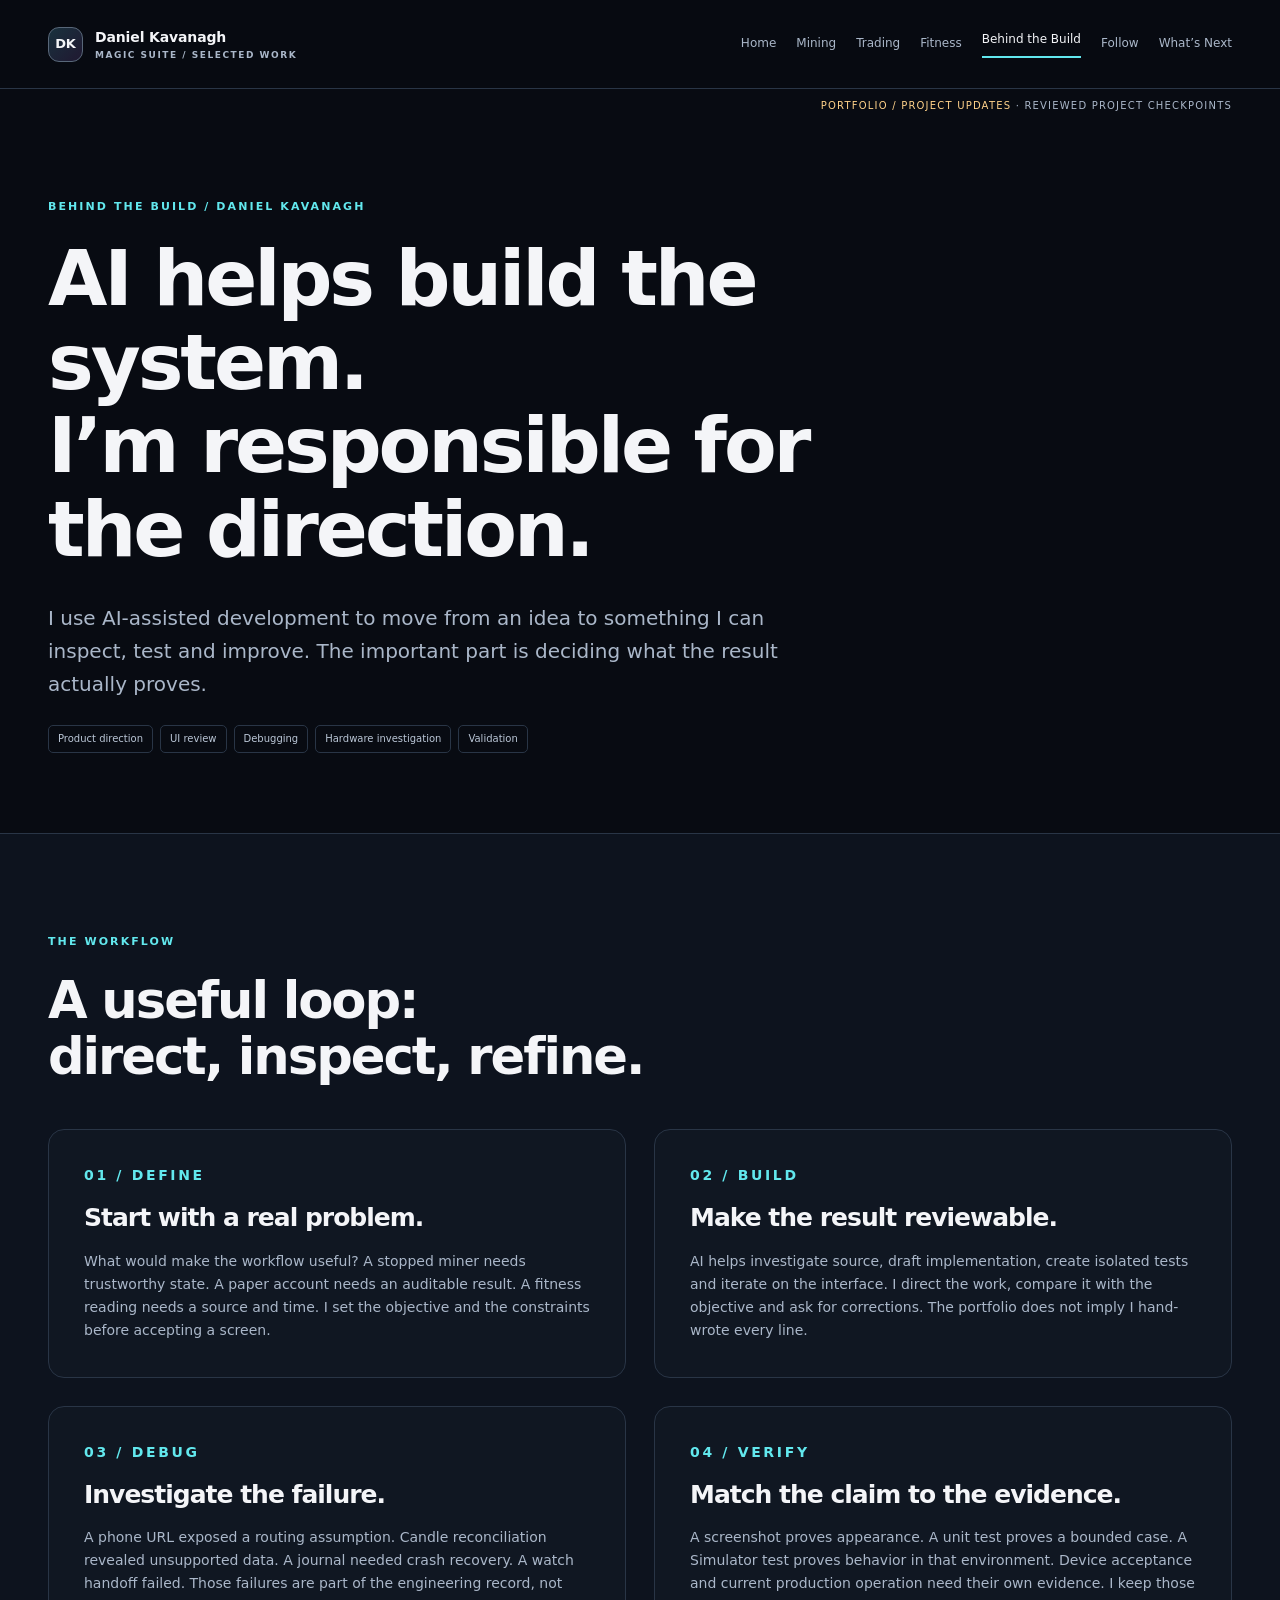
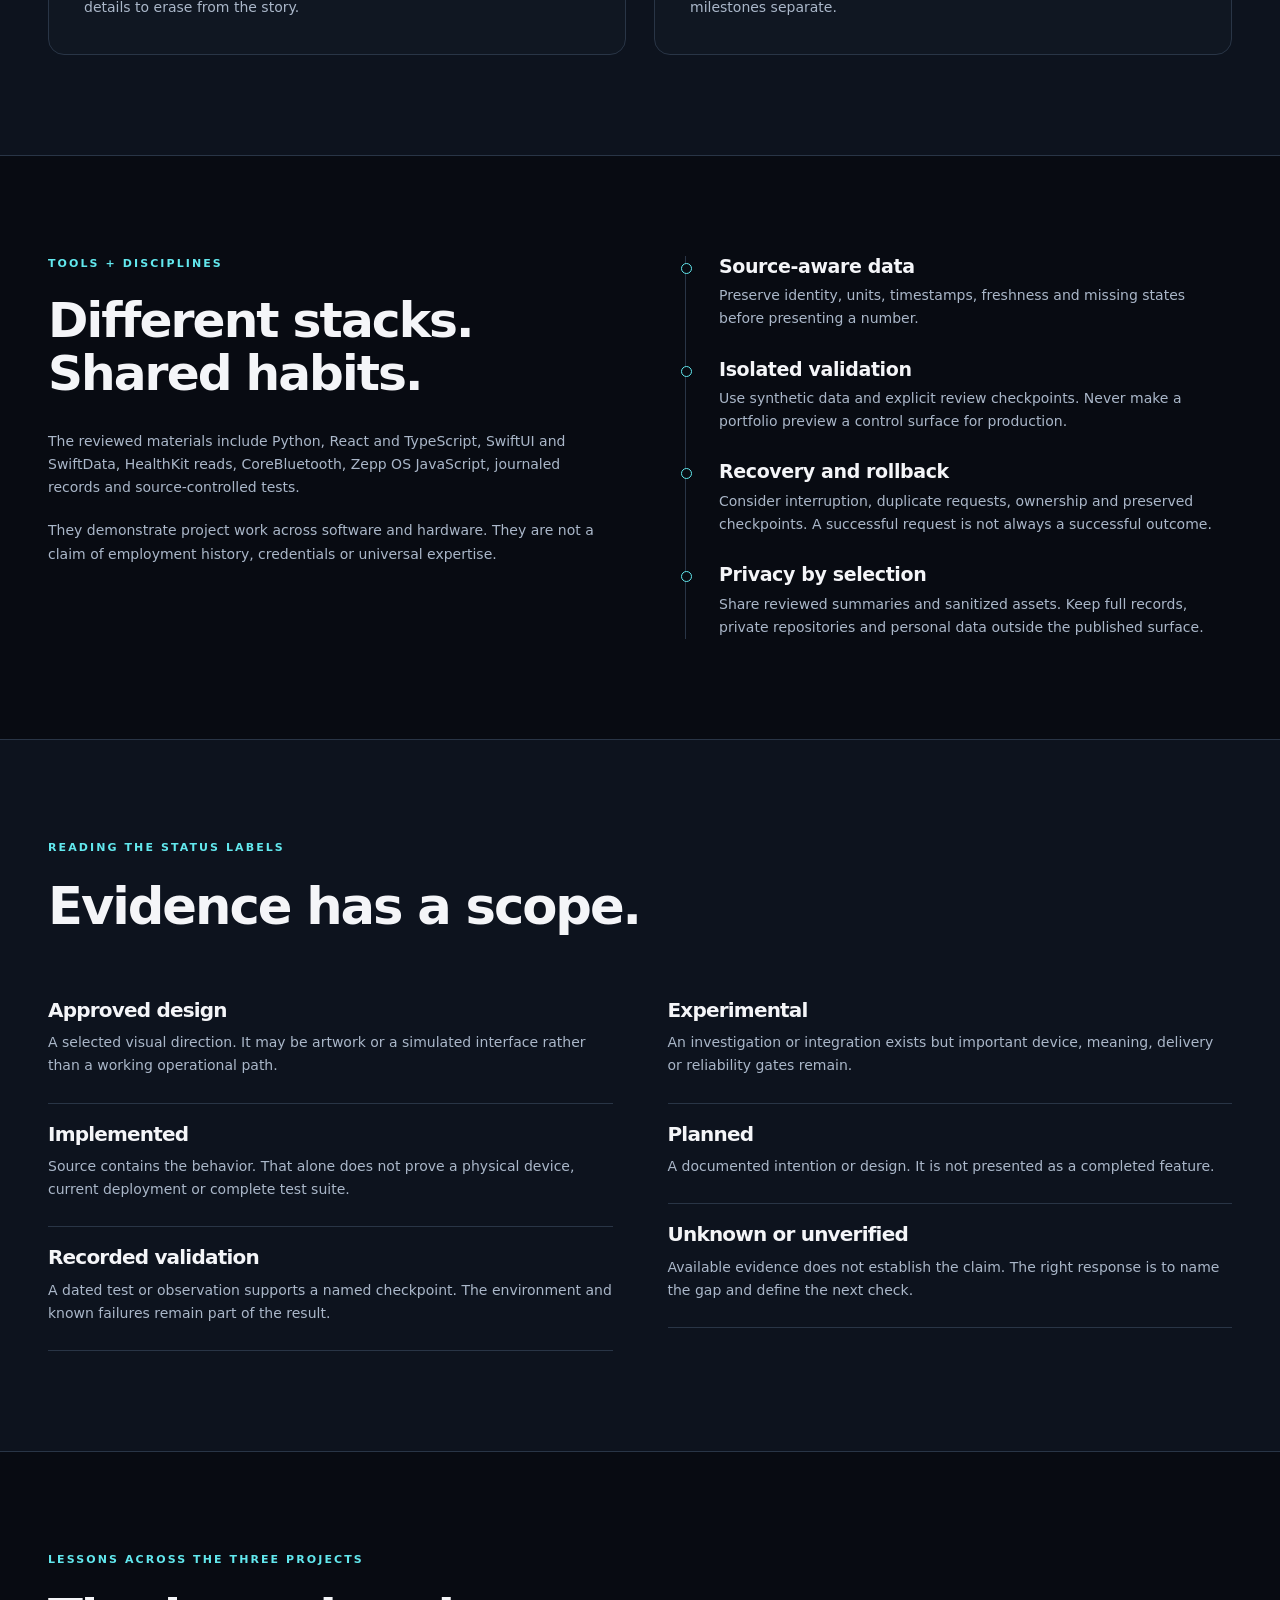
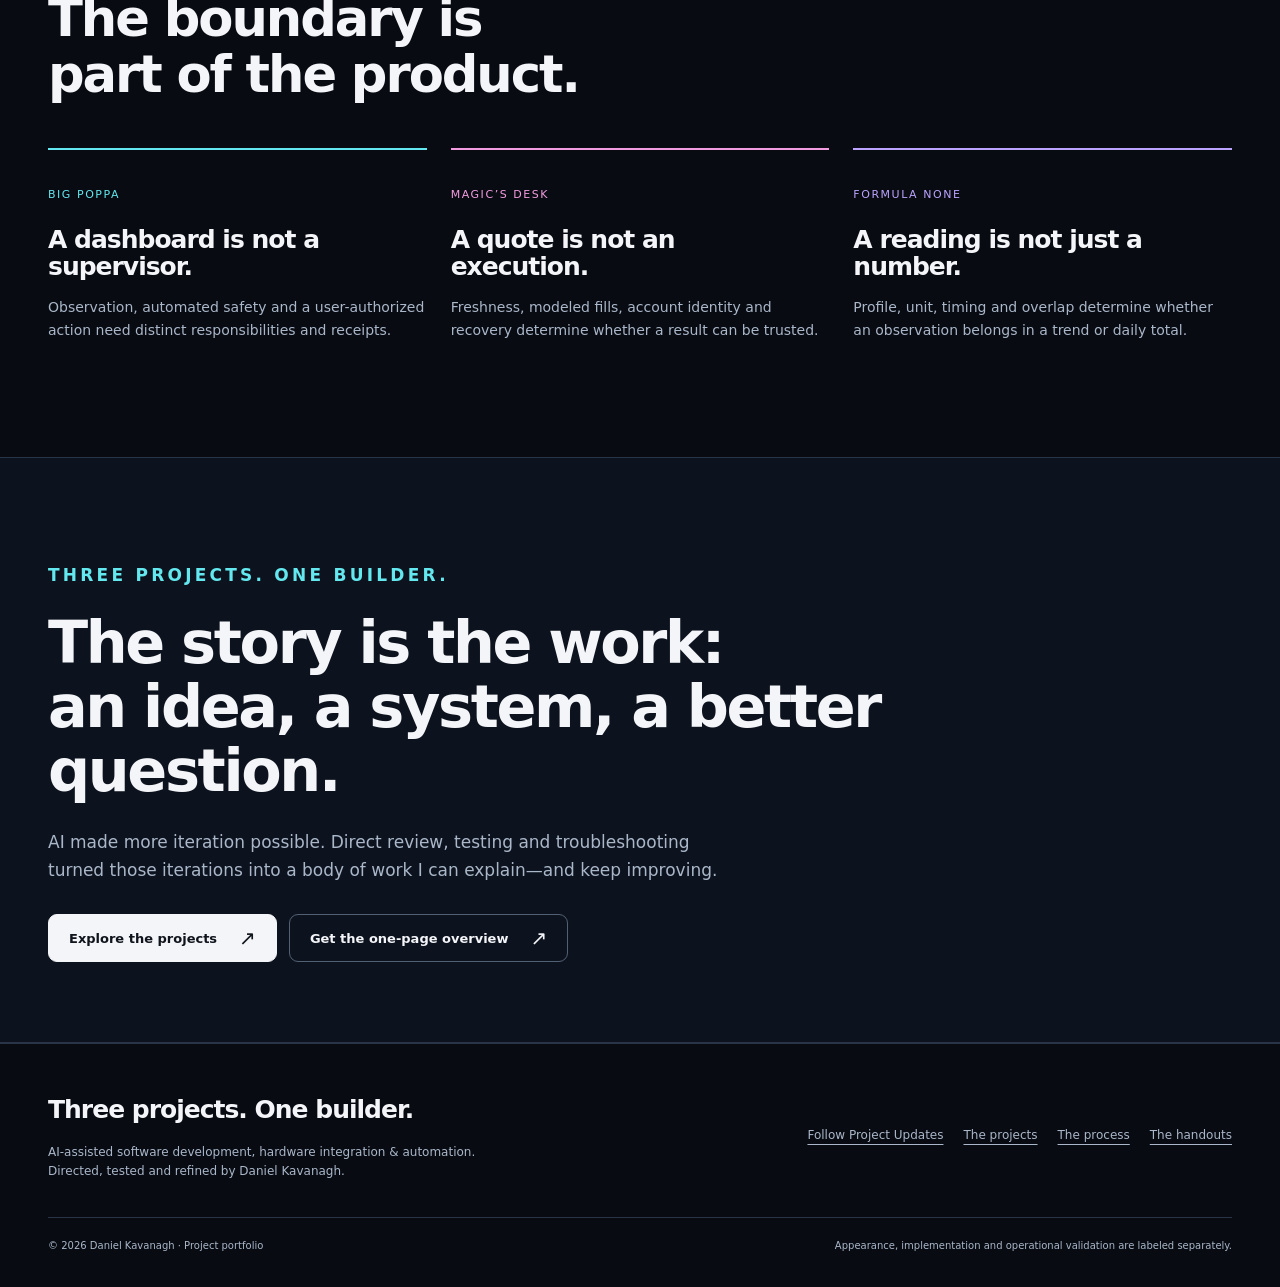
==== commit 64e80c8d: "Publish approved Magic Suite branding and future-development preview" ====
--- a/site/behind-the-build.html
+++ b/site/behind-the-build.html
@@ -1 +1 @@
-<!doctype html><html lang="en"><head><meta charset="utf-8"><meta name="viewport" content="width=device-width,initial-scale=1"><meta name="referrer" content="no-referrer"><meta http-equiv="Content-Security-Policy" content="default-src 'self'; img-src 'self' data:; script-src 'self'; style-src 'self'; font-src 'self'; connect-src 'none'; object-src 'none'; base-uri 'none'; form-action 'none'"><title>Behind the Build | Daniel Kavanagh</title><meta name="description" content="How Daniel Kavanagh directs, reviews, tests and refines AI-assisted software and hardware projects."><meta property="og:type" content="website"><meta property="og:title" content="Behind the Build"><meta property="og:description" content="How Daniel Kavanagh directs, reviews, tests and refines AI-assisted software and hardware projects."><meta property="og:image" content="https://danielkavanagh2021-lgtm.github.io/three-projects-one-builder/assets/images/social-card.png"><meta property="og:image:width" content="1200"><meta property="og:image:height" content="630"><meta name="twitter:card" content="summary_large_image"><link rel="icon" href="assets/favicon.svg" type="image/svg+xml"><link rel="stylesheet" href="assets/site.css"><script src="assets/site.js" defer></script><link rel="stylesheet" href="assets/follow.css"><link rel="alternate" type="application/rss+xml" title="Three Projects. One Builder. milestones" href="feed.xml"><script src="assets/follow.js" defer></script><link rel="canonical" href="https://danielkavanagh2021-lgtm.github.io/three-projects-one-builder/behind-the-build.html"><meta property="og:url" content="https://danielkavanagh2021-lgtm.github.io/three-projects-one-builder/behind-the-build.html"></head><body class="cyan"><a class="skip" href="#main">Skip to content</a><header class="site-header"><div class="wrap header-inner"><a class="brand" href="index.html" aria-label="Daniel Kavanagh portfolio home"><span class="brand-mark" aria-hidden="true">DK</span><span>Daniel Kavanagh<small>AI-ASSISTED PROJECTS</small></span></a><button class="menu-toggle" type="button" aria-controls="primary-nav" aria-expanded="false" hidden>Menu <span aria-hidden="true">☰</span></button><nav class="nav" id="primary-nav" aria-label="Primary"><a href="index.html">Home</a><a href="big-poppa.html">Big Poppa</a><a href="magics-decision-desk.html">Magic’s Desk</a><a href="formula-none-fitness.html">Formula None</a><a href="behind-the-build.html" aria-current="page">Behind the Build</a><a href="updates.html">Follow</a></nav></div></header><div class="wrap preview-line"><b>PORTFOLIO / PROJECT UPDATES</b> · Reviewed project checkpoints</div><noscript><p class="no-script">All pages, images and downloads work without JavaScript. Image links open full resolution.</p></noscript><main id="main" tabindex="-1"><section class="work-hero"><div class="wrap"><p class="eyebrow">BEHIND THE BUILD / DANIEL KAVANAGH</p><h1>AI helps build the system.<br>I’m responsible for the direction.</h1><p class="lead">I use AI-assisted development to move from an idea to something I can inspect, test and improve. The important part is deciding what the result actually proves.</p><div class="tags"><span>Product direction</span><span>UI review</span><span>Debugging</span><span>Hardware investigation</span><span>Validation</span></div></div></section><section class="section tinted"><div class="wrap"><div class="section-heading"><div><p class="eyebrow">THE WORKFLOW</p><h2>A useful loop:<br>direct, inspect, refine.</h2></div></div><div class="discipline-grid"><article class="reveal"><p class="eyebrow">01 / DEFINE</p><h3>Start with a real problem.</h3><p>What would make the workflow useful? A stopped miner needs trustworthy state. A paper account needs an auditable result. A fitness reading needs a source and time. I set the objective and the constraints before accepting a screen.</p></article><article class="reveal"><p class="eyebrow">02 / BUILD</p><h3>Make the result reviewable.</h3><p>AI helps investigate source, draft implementation, create isolated tests and iterate on the interface. I direct the work, compare it with the objective and ask for corrections. The portfolio does not imply I hand-wrote every line.</p></article><article class="reveal"><p class="eyebrow">03 / DEBUG</p><h3>Investigate the failure.</h3><p>A phone URL exposed a routing assumption. Candle reconciliation revealed unsupported data. A journal needed crash recovery. A watch handoff failed. Those failures are part of the engineering record, not details to erase from the story.</p></article><article class="reveal"><p class="eyebrow">04 / VERIFY</p><h3>Match the claim to the evidence.</h3><p>A screenshot proves appearance. A unit test proves a bounded case. A Simulator test proves behavior in that environment. Device acceptance and current production operation need their own evidence. I keep those milestones separate.</p></article></div></div></section><section class="section"><div class="wrap editorial"><div><p class="eyebrow">TOOLS + DISCIPLINES</p><h2>Different stacks.<br>Shared habits.</h2><p class="comparison-note">The reviewed materials include Python, React and TypeScript, SwiftUI and SwiftData, HealthKit reads, CoreBluetooth, Zepp OS JavaScript, journaled records and source-controlled tests.</p><p class="comparison-note">They demonstrate project work across software and hardware. They are not a claim of employment history, credentials or universal expertise.</p></div><div class="process-line"><article><h3>Source-aware data</h3><p>Preserve identity, units, timestamps, freshness and missing states before presenting a number.</p></article><article><h3>Isolated validation</h3><p>Use synthetic data and explicit review checkpoints. Never make a portfolio preview a control surface for production.</p></article><article><h3>Recovery and rollback</h3><p>Consider interruption, duplicate requests, ownership and preserved checkpoints. A successful request is not always a successful outcome.</p></article><article><h3>Privacy by selection</h3><p>Share reviewed summaries and sanitized assets. Keep full records, private repositories and personal data outside the published surface.</p></article></div></div></section><section class="section tinted"><div class="wrap"><div class="section-heading"><div><p class="eyebrow">READING THE STATUS LABELS</p><h2>Evidence has a scope.</h2></div></div><div class="two-col"><div><article class="definition"><h3>Approved design</h3><p>A selected visual direction. It may be artwork or a simulated interface rather than a working operational path.</p></article><article class="definition"><h3>Implemented</h3><p>Source contains the behavior. That alone does not prove a physical device, current deployment or complete test suite.</p></article><article class="definition"><h3>Recorded validation</h3><p>A dated test or observation supports a named checkpoint. The environment and known failures remain part of the result.</p></article></div><div><article class="definition"><h3>Experimental</h3><p>An investigation or integration exists but important device, meaning, delivery or reliability gates remain.</p></article><article class="definition"><h3>Planned</h3><p>A documented intention or design. It is not presented as a completed feature.</p></article><article class="definition"><h3>Unknown or unverified</h3><p>Available evidence does not establish the claim. The right response is to name the gap and define the next check.</p></article></div></div></div></section><section class="section"><div class="wrap"><div class="section-heading"><div><p class="eyebrow">LESSONS ACROSS THE THREE PROJECTS</p><h2>The boundary is<br>part of the product.</h2></div></div><div class="three-col"><article class="insight cyan"><span class="index">BIG POPPA</span><h3>A dashboard is not a supervisor.</h3><p>Observation, automated safety and a user-authorized action need distinct responsibilities and receipts.</p></article><article class="insight magenta"><span class="index">MAGIC’S DESK</span><h3>A quote is not an execution.</h3><p>Freshness, modeled fills, account identity and recovery determine whether a result can be trusted.</p></article><article class="insight violet"><span class="index">FORMULA NONE</span><h3>A reading is not just a number.</h3><p>Profile, unit, timing and overlap determine whether an observation belongs in a trend or daily total.</p></article></div></div></section><section class="closing tinted"><div class="wrap"><p class="eyebrow">THREE PROJECTS. ONE BUILDER.</p><h2>The story is the work:<br>an idea, a system, a better question.</h2><p>AI made more iteration possible. Direct review, testing and troubleshooting turned those iterations into a body of work I can explain—and keep improving.</p><div class="actions"><a class="button" href="index.html#projects">Explore the projects <span class="arrow" aria-hidden="true">↗</span></a><a class="button secondary" href="assets/downloads/10-Three-Projects-One-Page.pdf" download>Get the one-page overview <span class="arrow" aria-hidden="true">↗</span></a></div></div></section></main><footer class="site-footer"><div class="wrap"><div class="footer-top"><div><strong>Three projects. One builder.</strong><p>AI-assisted software development, hardware integration & automation.<br>Directed, tested and refined by Daniel Kavanagh.</p></div><nav class="footer-nav" aria-label="Footer"><a href="updates.html">Follow Project Updates</a><a href="index.html#projects">The projects</a><a href="behind-the-build.html">The process</a><a href="index.html#downloads">The handouts</a></nav></div><div class="footer-bottom"><span>© 2026 Daniel Kavanagh · Project portfolio</span><span>Appearance, implementation and operational validation are labeled separately.</span></div></div></footer><dialog id="image-viewer" aria-label="Screenshot viewer" aria-describedby="viewer-caption"><div class="viewer-toolbar"><button type="button" class="viewer-prev" aria-label="Previous screenshot">←</button><button type="button" class="viewer-next" aria-label="Next screenshot">→</button><span id="viewer-position" aria-live="polite"></span><button type="button" class="viewer-close" aria-label="Close screenshot viewer">Close ×</button></div><img class="viewer-image" alt=""><p class="viewer-caption" id="viewer-caption"></p><a class="original-link" href="assets/images/social-card.png" target="_blank" rel="noopener">Open full-resolution image ↗</a></dialog></body></html>+<!doctype html><html lang="en"><head><meta charset="utf-8"><meta name="viewport" content="width=device-width,initial-scale=1"><meta name="referrer" content="no-referrer"><meta http-equiv="Content-Security-Policy" content="default-src 'self'; img-src 'self' data:; script-src 'self'; style-src 'self'; font-src 'self'; connect-src 'none'; object-src 'none'; base-uri 'none'; form-action 'none'"><title>Behind the Build | Daniel Kavanagh</title><meta name="description" content="How Daniel Kavanagh directs, reviews, tests and refines AI-assisted software and hardware projects."><meta property="og:type" content="website"><meta property="og:title" content="Behind the Build"><meta property="og:description" content="How Daniel Kavanagh directs, reviews, tests and refines AI-assisted software and hardware projects."><meta property="og:image" content="https://danielkavanagh2021-lgtm.github.io/three-projects-one-builder/assets/images/social-card.png"><meta property="og:image:width" content="1200"><meta property="og:image:height" content="630"><meta name="twitter:card" content="summary_large_image"><link rel="icon" href="assets/favicon.svg" type="image/svg+xml"><link rel="stylesheet" href="assets/site.css"><script src="assets/site.js" defer></script><link rel="stylesheet" href="assets/follow.css"><link rel="alternate" type="application/rss+xml" title="Three Projects. One Builder. milestones" href="feed.xml"><script src="assets/follow.js" defer></script><link rel="canonical" href="https://danielkavanagh2021-lgtm.github.io/three-projects-one-builder/behind-the-build.html"><meta property="og:url" content="https://danielkavanagh2021-lgtm.github.io/three-projects-one-builder/behind-the-build.html"><link rel="stylesheet" href="assets/suite.css"><script src="assets/suite.js" defer></script></head><body class="cyan"><a class="skip" href="#main">Skip to content</a><header class="site-header"><div class="wrap header-inner"><a class="brand" href="index.html" aria-label="Daniel Kavanagh portfolio home"><span class="brand-mark" aria-hidden="true">DK</span><span>Daniel Kavanagh<small>MAGIC SUITE / SELECTED WORK</small></span></a><button class="menu-toggle" type="button" aria-controls="primary-nav" aria-expanded="false" hidden>Menu <span aria-hidden="true">☰</span></button><nav class="nav" id="primary-nav" aria-label="Primary"><a href="index.html">Home</a><a href="big-poppa.html">Mining</a><a href="magics-decision-desk.html">Trading</a><a href="formula-none-fitness.html">Fitness</a><a href="behind-the-build.html" aria-current="page">Behind the Build</a><a href="updates.html">Follow</a><a href="updates.html#future-development">What’s Next</a></nav></div></header><div class="wrap preview-line"><b>PORTFOLIO / PROJECT UPDATES</b> · Reviewed project checkpoints</div><noscript><p class="no-script">All pages, images and downloads work without JavaScript. Image links open full resolution.</p></noscript><main id="main" tabindex="-1"><section class="work-hero"><div class="wrap"><p class="eyebrow">BEHIND THE BUILD / DANIEL KAVANAGH</p><h1>AI helps build the system.<br>I’m responsible for the direction.</h1><p class="lead">I use AI-assisted development to move from an idea to something I can inspect, test and improve. The important part is deciding what the result actually proves.</p><div class="tags"><span>Product direction</span><span>UI review</span><span>Debugging</span><span>Hardware investigation</span><span>Validation</span></div></div></section><section class="section tinted"><div class="wrap"><div class="section-heading"><div><p class="eyebrow">THE WORKFLOW</p><h2>A useful loop:<br>direct, inspect, refine.</h2></div></div><div class="discipline-grid"><article class="reveal"><p class="eyebrow">01 / DEFINE</p><h3>Start with a real problem.</h3><p>What would make the workflow useful? A stopped miner needs trustworthy state. A paper account needs an auditable result. A fitness reading needs a source and time. I set the objective and the constraints before accepting a screen.</p></article><article class="reveal"><p class="eyebrow">02 / BUILD</p><h3>Make the result reviewable.</h3><p>AI helps investigate source, draft implementation, create isolated tests and iterate on the interface. I direct the work, compare it with the objective and ask for corrections. The portfolio does not imply I hand-wrote every line.</p></article><article class="reveal"><p class="eyebrow">03 / DEBUG</p><h3>Investigate the failure.</h3><p>A phone URL exposed a routing assumption. Candle reconciliation revealed unsupported data. A journal needed crash recovery. A watch handoff failed. Those failures are part of the engineering record, not details to erase from the story.</p></article><article class="reveal"><p class="eyebrow">04 / VERIFY</p><h3>Match the claim to the evidence.</h3><p>A screenshot proves appearance. A unit test proves a bounded case. A Simulator test proves behavior in that environment. Device acceptance and current production operation need their own evidence. I keep those milestones separate.</p></article></div></div></section><section class="section"><div class="wrap editorial"><div><p class="eyebrow">TOOLS + DISCIPLINES</p><h2>Different stacks.<br>Shared habits.</h2><p class="comparison-note">The reviewed materials include Python, React and TypeScript, SwiftUI and SwiftData, HealthKit reads, CoreBluetooth, Zepp OS JavaScript, journaled records and source-controlled tests.</p><p class="comparison-note">They demonstrate project work across software and hardware. They are not a claim of employment history, credentials or universal expertise.</p></div><div class="process-line"><article><h3>Source-aware data</h3><p>Preserve identity, units, timestamps, freshness and missing states before presenting a number.</p></article><article><h3>Isolated validation</h3><p>Use synthetic data and explicit review checkpoints. Never make a portfolio preview a control surface for production.</p></article><article><h3>Recovery and rollback</h3><p>Consider interruption, duplicate requests, ownership and preserved checkpoints. A successful request is not always a successful outcome.</p></article><article><h3>Privacy by selection</h3><p>Share reviewed summaries and sanitized assets. Keep full records, private repositories and personal data outside the published surface.</p></article></div></div></section><section class="section tinted"><div class="wrap"><div class="section-heading"><div><p class="eyebrow">READING THE STATUS LABELS</p><h2>Evidence has a scope.</h2></div></div><div class="two-col"><div><article class="definition"><h3>Approved design</h3><p>A selected visual direction. It may be artwork or a simulated interface rather than a working operational path.</p></article><article class="definition"><h3>Implemented</h3><p>Source contains the behavior. That alone does not prove a physical device, current deployment or complete test suite.</p></article><article class="definition"><h3>Recorded validation</h3><p>A dated test or observation supports a named checkpoint. The environment and known failures remain part of the result.</p></article></div><div><article class="definition"><h3>Experimental</h3><p>An investigation or integration exists but important device, meaning, delivery or reliability gates remain.</p></article><article class="definition"><h3>Planned</h3><p>A documented intention or design. It is not presented as a completed feature.</p></article><article class="definition"><h3>Unknown or unverified</h3><p>Available evidence does not establish the claim. The right response is to name the gap and define the next check.</p></article></div></div></div></section><section class="section"><div class="wrap"><div class="section-heading"><div><p class="eyebrow">LESSONS ACROSS THE THREE PROJECTS</p><h2>The boundary is<br>part of the product.</h2></div></div><div class="three-col"><article class="insight cyan"><span class="index">BIG POPPA</span><h3>A dashboard is not a supervisor.</h3><p>Observation, automated safety and a user-authorized action need distinct responsibilities and receipts.</p></article><article class="insight magenta"><span class="index">MAGIC’S DESK</span><h3>A quote is not an execution.</h3><p>Freshness, modeled fills, account identity and recovery determine whether a result can be trusted.</p></article><article class="insight violet"><span class="index">FORMULA NONE</span><h3>A reading is not just a number.</h3><p>Profile, unit, timing and overlap determine whether an observation belongs in a trend or daily total.</p></article></div></div></section><section class="closing tinted"><div class="wrap"><p class="eyebrow">THREE PROJECTS. ONE BUILDER.</p><h2>The story is the work:<br>an idea, a system, a better question.</h2><p>AI made more iteration possible. Direct review, testing and troubleshooting turned those iterations into a body of work I can explain—and keep improving.</p><div class="actions"><a class="button" href="index.html#projects">Explore the projects <span class="arrow" aria-hidden="true">↗</span></a><a class="button secondary" href="assets/downloads/10-Three-Projects-One-Page.pdf" download>Get the one-page overview <span class="arrow" aria-hidden="true">↗</span></a></div></div></section></main><footer class="site-footer"><div class="wrap"><div class="footer-top"><div><strong>Three projects. One builder.</strong><p>AI-assisted software development, hardware integration & automation.<br>Directed, tested and refined by Daniel Kavanagh.</p></div><nav class="footer-nav" aria-label="Footer"><a href="updates.html">Follow Project Updates</a><a href="index.html#projects">The projects</a><a href="behind-the-build.html">The process</a><a href="index.html#downloads">The handouts</a></nav></div><div class="footer-bottom"><span>© 2026 Daniel Kavanagh · Project portfolio</span><span>Appearance, implementation and operational validation are labeled separately.</span></div></div></footer><dialog id="image-viewer" aria-label="Screenshot viewer" aria-describedby="viewer-caption"><div class="viewer-toolbar"><button type="button" class="viewer-prev" aria-label="Previous screenshot">←</button><button type="button" class="viewer-next" aria-label="Next screenshot">→</button><span id="viewer-position" aria-live="polite"></span><button type="button" class="viewer-close" aria-label="Close screenshot viewer">Close ×</button></div><img class="viewer-image" alt=""><p class="viewer-caption" id="viewer-caption"></p><a class="original-link" href="assets/images/social-card.png" target="_blank" rel="noopener">Open full-resolution image ↗</a></dialog></body></html>
--- a/site/assets/follow.css
+++ b/site/assets/follow.css
@@ -5,3 +5,5 @@
 button.signup-disabled:disabled,button.signup-disabled:disabled:hover{background:#25364b;color:#d6e0ef;border-color:#5c718e;opacity:1;transform:none}
 
 .coming-soon-message{border-left:2px solid #6ee7e7;background:#142032;padding:20px;margin:25px 0}.coming-soon-message p{margin-bottom:0}.milestone-empty{grid-column:1/-1;border:1px solid #37465c;border-radius:10px;padding:32px;background:#0c1421}.milestone-empty h3{font-size:27px;margin:0 0 18px;line-height:1.2}.milestone-empty p{max-width:680px;margin:0 0 18px}.milestone-empty .text-link{display:inline-flex;min-height:44px;align-items:center}
+
+.milestone-featured{grid-column:1/-1}.milestone-featured p{max-width:860px}.milestone-empty[hidden]{display:none}.milestone-detail{scroll-margin-top:110px}.milestone-detail h2{max-width:950px}.milestone-metrics{display:grid;grid-template-columns:repeat(4,minmax(0,1fr));gap:18px;margin:35px 0 50px}.milestone-metric{border:1px solid #364258;border-radius:12px;padding:23px;background:#0c1421}.milestone-metric>strong{font-size:36px;color:#eab3ff}.milestone-metric h3{font-size:17px;line-height:1.35}.milestone-metric p{font-size:14px}.milestone-copy{max-width:800px}.milestone-copy-section{margin:35px 0}.milestone-copy h3{font-size:25px;line-height:1.3}.milestone-copy p{line-height:1.8}.milestone-detail .status-note{max-width:950px}@media(max-width:850px){.milestone-metrics{grid-template-columns:repeat(2,minmax(0,1fr))}.milestone-meta{flex-wrap:wrap}}@media(max-width:480px){.milestone-metrics{grid-template-columns:1fr}.milestone-metric{padding:20px}}
--- a/site/assets/suite.css
+++ b/site/assets/suite.css
@@ -0,0 +1,5 @@
+/* Presentation only. No live data or application connections. */
+.nav{gap:20px}.legacy-name{font-size:14px;color:var(--amber);margin:16px 0}.suite-intro{border-top:1px solid var(--line)}.suite-family{display:grid;grid-template-columns:repeat(4,minmax(0,1fr));gap:16px}.suite-family>a{padding:26px 22px;border:1px solid var(--line);border-radius:16px;text-decoration:none;background:linear-gradient(145deg,#12202d,#10121e);display:flex;flex-direction:column;gap:18px}.suite-family>a:nth-child(2){border-top-color:var(--magenta)}.suite-family>a:nth-child(3){border-top-color:var(--violet)}.suite-family>a:nth-child(4){border-top-color:var(--emerald)}.suite-family>a:first-child{border-top-color:var(--cyan)}.suite-family h3{font-size:24px;line-height:1.15}.suite-family p{font-size:14px}.suite-family .text-link{margin-top:auto;font-size:13px}.suite-number{font-size:10px;letter-spacing:.13em;color:var(--cyan)}.suite-note{font-size:14px;line-height:1.7;max-width:920px;margin-top:28px}.suite-jump{display:flex;flex-wrap:wrap;gap:24px;margin-top:24px;font-size:14px}.ask-magic{background:radial-gradient(ellipse at 90% 10%,#26234788,transparent 55%),#0d1320;border-top:1px solid var(--line);border-bottom:1px solid var(--line)}.ask-grid,.studio-grid{display:grid;grid-template-columns:1fr 1fr;gap:64px;align-items:center}.ask-grid h2{font-size:clamp(44px,5.5vw,74px);margin-bottom:24px}.ask-grid h2 span{color:var(--cyan)}.ask-grid .lead,.studio-grid .lead{font-size:21px;margin:22px 0}.question-concept{border:1px solid #546285;border-radius:22px;padding:28px;background:#101827;box-shadow:0 24px 80px #0005;min-width:0}.concept-top{display:flex;align-items:center;justify-content:space-between;gap:12px;border-bottom:1px solid var(--line);padding-bottom:18px}.concept-top strong{font-size:21px}.concept-top span,.concept-label,.answer-concept>span{font-size:10px;letter-spacing:.12em;color:var(--amber)}.concept-label{margin-top:26px}.example-question{font-size:22px;line-height:1.45;color:var(--ink);margin:12px 0 22px}.answer-concept{border:1px solid #34455f;border-radius:12px;background:#0a111c;padding:22px}.answer-concept>strong{display:block;font-size:29px;color:var(--cyan);margin:12px 0}.answer-concept p{font-size:14px}.answer-concept dl{margin:24px 0 0;font-size:12px}.answer-concept dl div{display:flex;justify-content:space-between;gap:14px;border-top:1px solid var(--line);padding:9px 0}.answer-concept dt{color:var(--muted)}.answer-concept dd{margin:0;text-align:right}.help-concept{display:flex;gap:16px;align-items:center;margin:22px 0}.help-concept code{padding:7px 12px;border:1px solid #55617c;border-radius:8px;color:var(--violet)}.help-concept p{font-size:13px}.ask-principles{display:grid;grid-template-columns:repeat(3,minmax(0,1fr));gap:32px;margin-top:64px}.ask-principles article{border-top:1px solid #43516a;padding-top:20px}.ask-principles span{color:var(--cyan);font-size:12px}.ask-principles h3{font-size:23px;margin:14px 0}.ask-principles p{font-size:15px}.studio-section{background:radial-gradient(ellipse at 10% 70%,#12382b55,transparent 60%)}.studio-subtitle{color:var(--emerald);font-size:20px;margin-top:20px}.studio-flow{border:1px solid #365d52;border-radius:20px;padding:30px;background:#0c181b}.studio-flow ol{list-style:none;padding:0;margin:0}.studio-flow li{display:flex;gap:22px;padding:23px 0;border-top:1px solid #28433c}.studio-flow li>span{font-size:12px;color:var(--emerald);padding-top:4px}.studio-flow h3{font-size:22px}.studio-flow p{font-size:14px;margin-top:9px}.studio-bottom{border-top:1px solid var(--line);margin-top:45px;padding-top:24px;display:flex;gap:40px;align-items:center;justify-content:space-between}.studio-bottom p{max-width:620px;font-size:15px}.studio-bottom a{font-size:14px}.future-section{background:#0d1520;border-top:1px solid var(--line)}.future-section .lead{max-width:820px;margin-top:25px}.roadmap-filters{display:flex;gap:10px;flex-wrap:wrap;margin:30px 0 16px}.roadmap-filters button{min-height:44px;border:1px solid #57647b;border-radius:999px;background:#131e2e;color:var(--ink);padding:9px 18px;font-size:13px;cursor:pointer}.roadmap-filters button[aria-pressed=true]{background:var(--cyan);color:#061019;border-color:var(--cyan)}.roadmap-grid{display:grid;grid-template-columns:repeat(3,minmax(0,1fr));gap:20px;margin-top:25px}.roadmap-card{padding:26px;border:1px solid #34465e;border-radius:16px;background:#101b2a}.roadmap-card[hidden]{display:none}.roadmap-status{font-size:10px;letter-spacing:.09em;color:var(--amber);display:block;line-height:1.6}.roadmap-card h3{font-size:25px;margin:18px 0}.roadmap-card p{font-size:15px}.roadmap-card a{display:inline-block;font-size:13px;margin-top:20px}.suite-family a:hover{border-color:var(--cyan)}
+@media(max-width:1150px){.nav{gap:13px}.nav a{font-size:11px}.suite-family{grid-template-columns:repeat(2,minmax(0,1fr))}.ask-grid,.studio-grid{gap:36px}.roadmap-grid{grid-template-columns:repeat(2,minmax(0,1fr))}}
+@media(max-width:850px){.ask-grid,.studio-grid{grid-template-columns:1fr}.ask-principles{grid-template-columns:1fr;gap:25px}.studio-bottom{display:block}.studio-bottom a{display:inline-block;margin-top:22px}}
+@media(max-width:600px){.suite-family,.roadmap-grid{grid-template-columns:1fr}.suite-family>a{padding:24px}.question-concept,.studio-flow{padding:22px}.concept-top{flex-wrap:wrap}.example-question{font-size:20px}.suite-jump{gap:16px}.roadmap-card{padding:23px}.ask-grid,.studio-grid{gap:32px}.studio-flow li{gap:16px}.brand small{font-size:8px}}
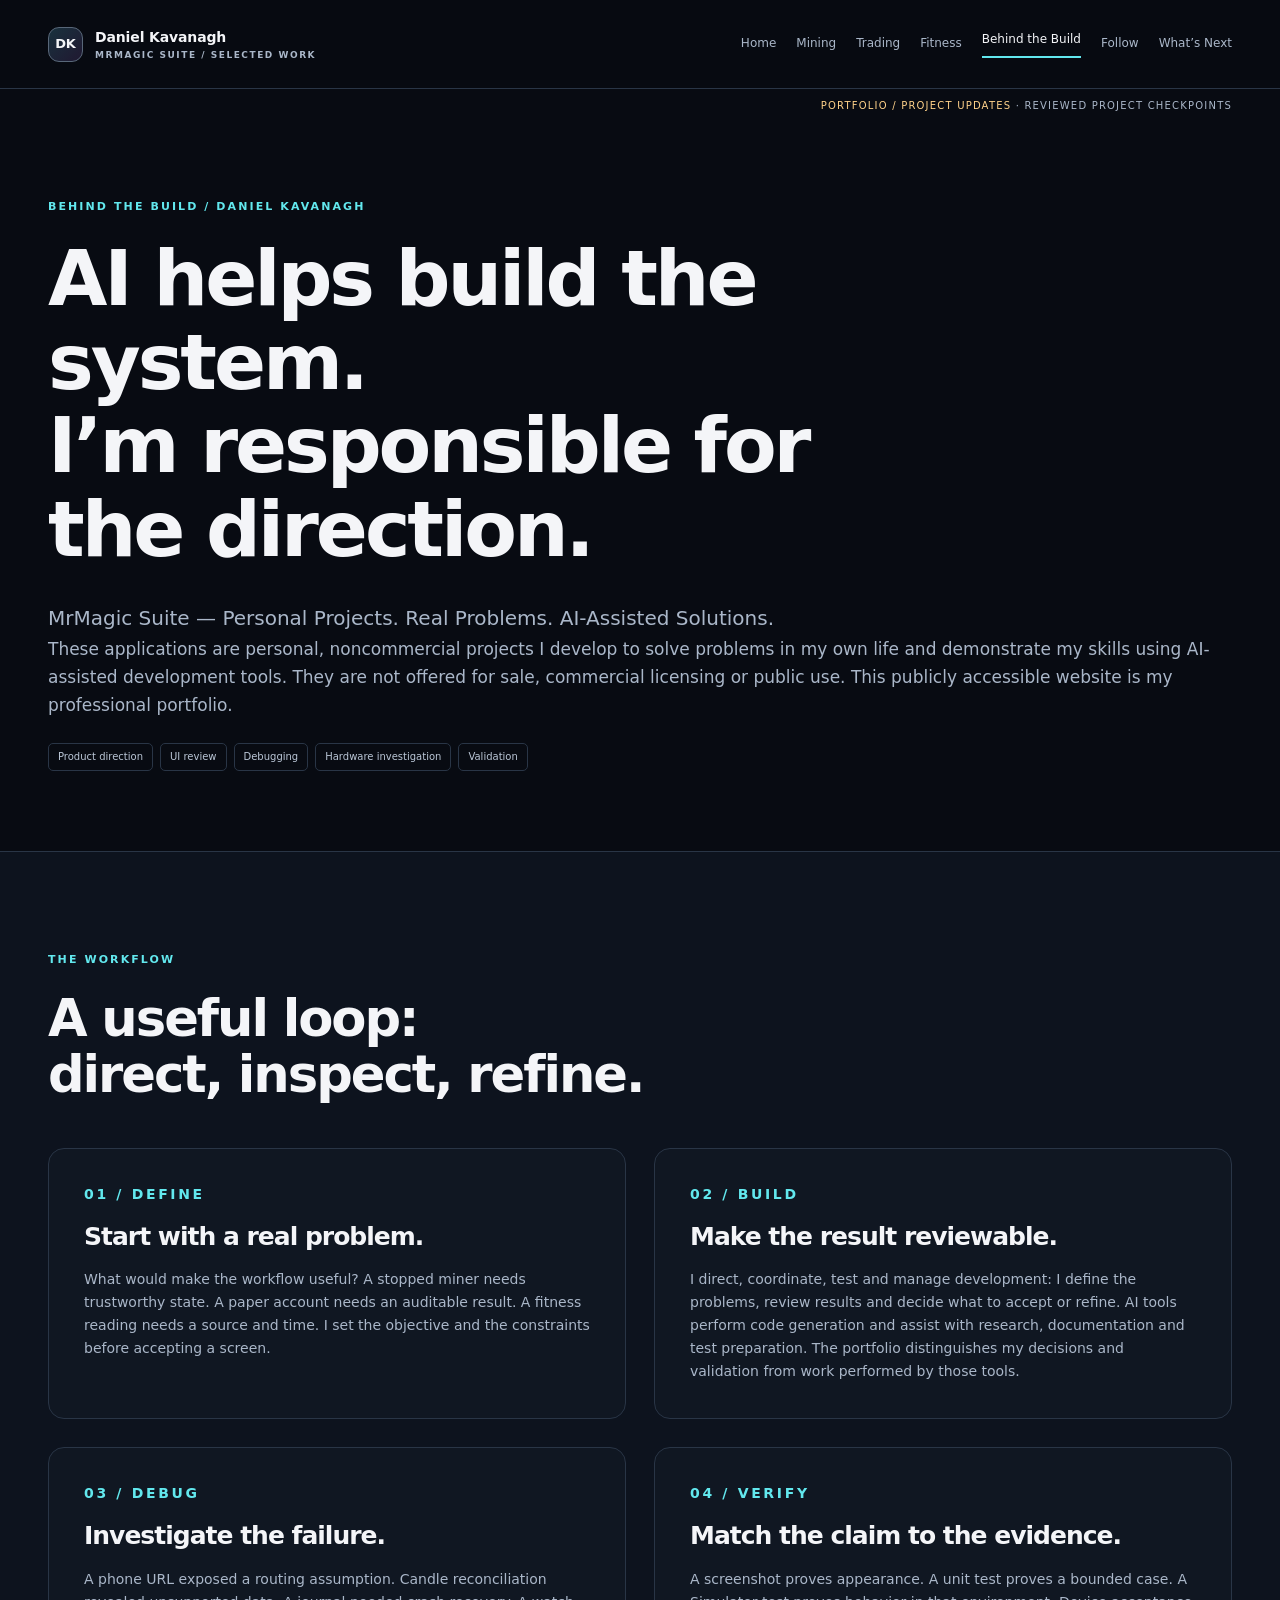
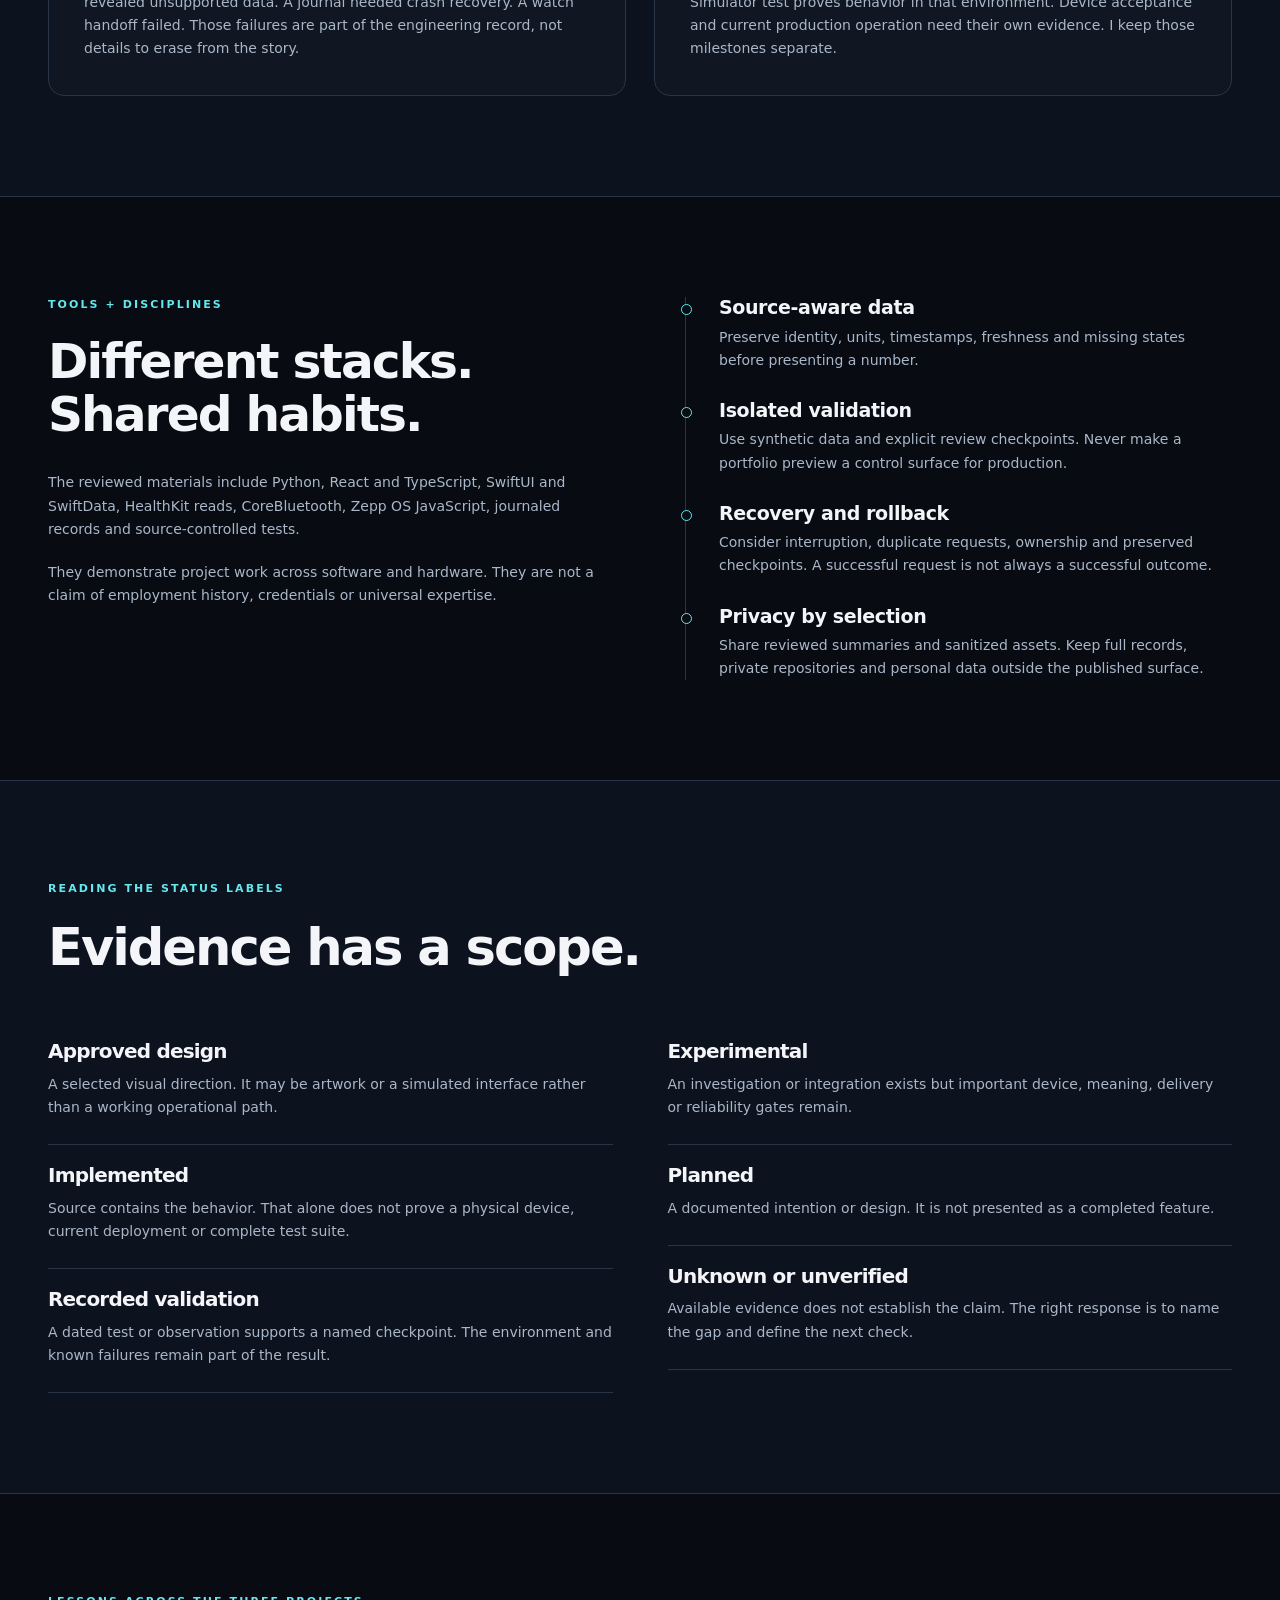
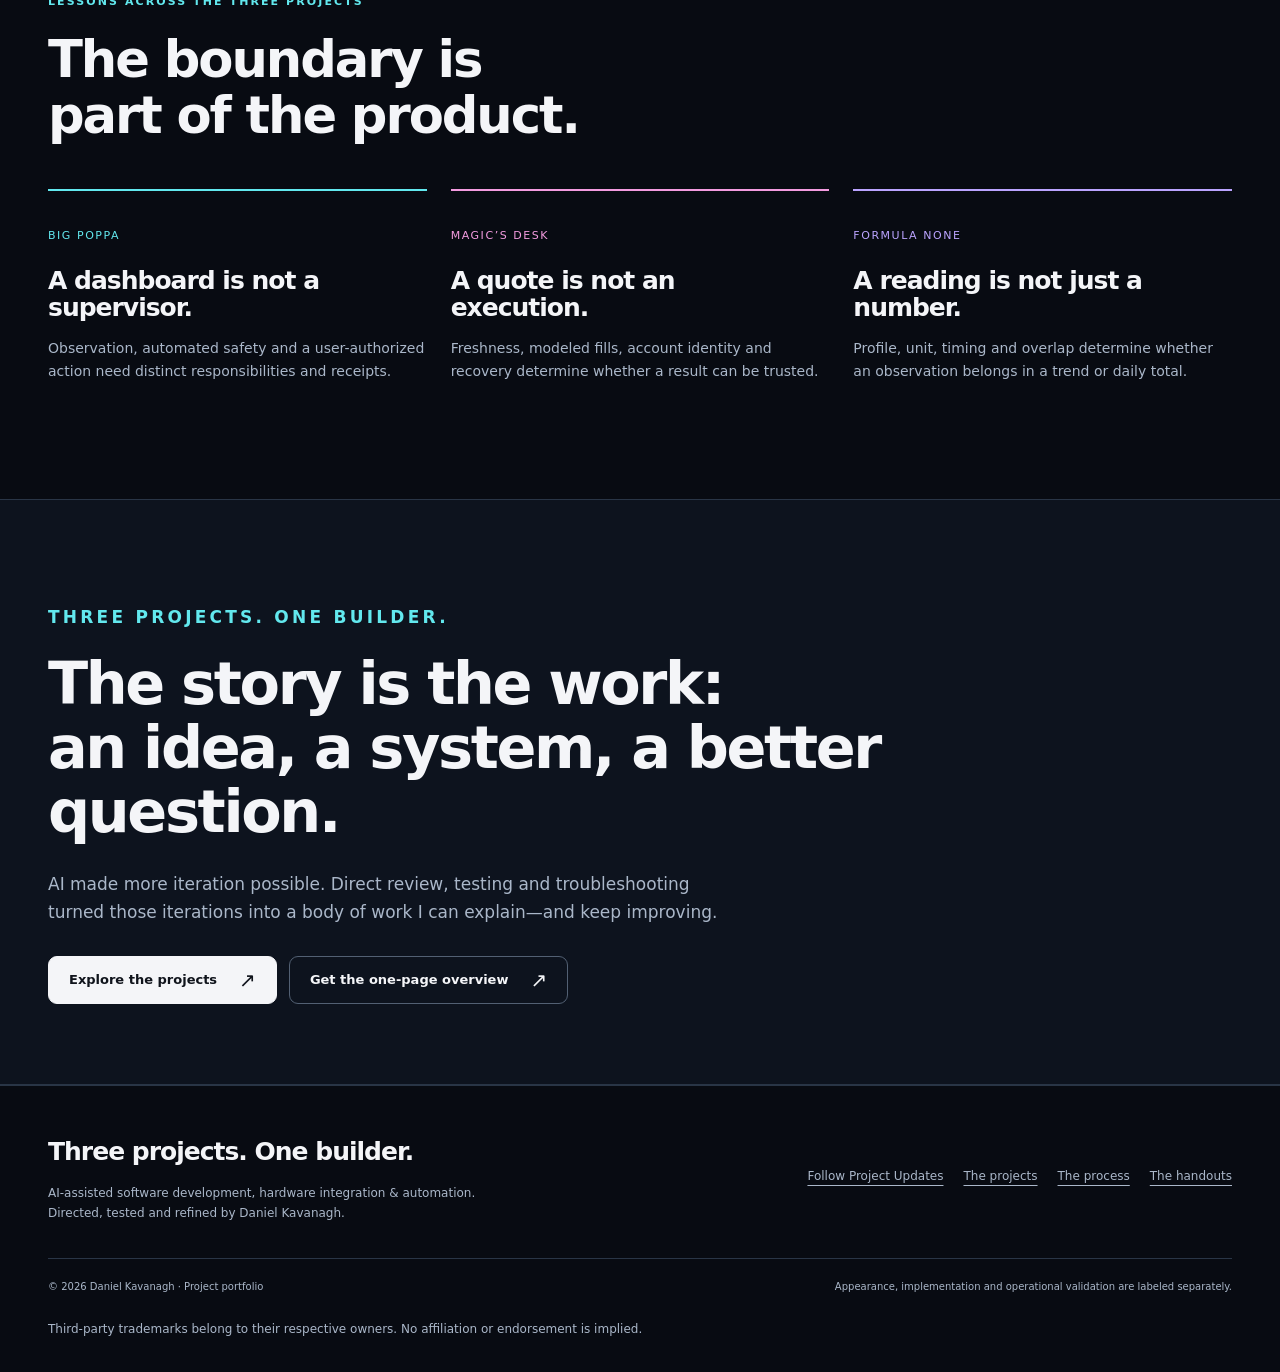
==== commit 6443aa0f: "Clarify MrMagic Suite personal-project branding and email availability" ====
--- a/site/behind-the-build.html
+++ b/site/behind-the-build.html
@@ -1 +1 @@
-<!doctype html><html lang="en"><head><meta charset="utf-8"><meta name="viewport" content="width=device-width,initial-scale=1"><meta name="referrer" content="no-referrer"><meta http-equiv="Content-Security-Policy" content="default-src 'self'; img-src 'self' data:; script-src 'self'; style-src 'self'; font-src 'self'; connect-src 'none'; object-src 'none'; base-uri 'none'; form-action 'none'"><title>Behind the Build | Daniel Kavanagh</title><meta name="description" content="How Daniel Kavanagh directs, reviews, tests and refines AI-assisted software and hardware projects."><meta property="og:type" content="website"><meta property="og:title" content="Behind the Build"><meta property="og:description" content="How Daniel Kavanagh directs, reviews, tests and refines AI-assisted software and hardware projects."><meta property="og:image" content="https://danielkavanagh2021-lgtm.github.io/three-projects-one-builder/assets/images/social-card.png"><meta property="og:image:width" content="1200"><meta property="og:image:height" content="630"><meta name="twitter:card" content="summary_large_image"><link rel="icon" href="assets/favicon.svg" type="image/svg+xml"><link rel="stylesheet" href="assets/site.css"><script src="assets/site.js" defer></script><link rel="stylesheet" href="assets/follow.css"><link rel="alternate" type="application/rss+xml" title="Three Projects. One Builder. milestones" href="feed.xml"><script src="assets/follow.js" defer></script><link rel="canonical" href="https://danielkavanagh2021-lgtm.github.io/three-projects-one-builder/behind-the-build.html"><meta property="og:url" content="https://danielkavanagh2021-lgtm.github.io/three-projects-one-builder/behind-the-build.html"><link rel="stylesheet" href="assets/suite.css"><script src="assets/suite.js" defer></script></head><body class="cyan"><a class="skip" href="#main">Skip to content</a><header class="site-header"><div class="wrap header-inner"><a class="brand" href="index.html" aria-label="Daniel Kavanagh portfolio home"><span class="brand-mark" aria-hidden="true">DK</span><span>Daniel Kavanagh<small>MAGIC SUITE / SELECTED WORK</small></span></a><button class="menu-toggle" type="button" aria-controls="primary-nav" aria-expanded="false" hidden>Menu <span aria-hidden="true">☰</span></button><nav class="nav" id="primary-nav" aria-label="Primary"><a href="index.html">Home</a><a href="big-poppa.html">Mining</a><a href="magics-decision-desk.html">Trading</a><a href="formula-none-fitness.html">Fitness</a><a href="behind-the-build.html" aria-current="page">Behind the Build</a><a href="updates.html">Follow</a><a href="updates.html#future-development">What’s Next</a></nav></div></header><div class="wrap preview-line"><b>PORTFOLIO / PROJECT UPDATES</b> · Reviewed project checkpoints</div><noscript><p class="no-script">All pages, images and downloads work without JavaScript. Image links open full resolution.</p></noscript><main id="main" tabindex="-1"><section class="work-hero"><div class="wrap"><p class="eyebrow">BEHIND THE BUILD / DANIEL KAVANAGH</p><h1>AI helps build the system.<br>I’m responsible for the direction.</h1><p class="lead">I use AI-assisted development to move from an idea to something I can inspect, test and improve. The important part is deciding what the result actually proves.</p><div class="tags"><span>Product direction</span><span>UI review</span><span>Debugging</span><span>Hardware investigation</span><span>Validation</span></div></div></section><section class="section tinted"><div class="wrap"><div class="section-heading"><div><p class="eyebrow">THE WORKFLOW</p><h2>A useful loop:<br>direct, inspect, refine.</h2></div></div><div class="discipline-grid"><article class="reveal"><p class="eyebrow">01 / DEFINE</p><h3>Start with a real problem.</h3><p>What would make the workflow useful? A stopped miner needs trustworthy state. A paper account needs an auditable result. A fitness reading needs a source and time. I set the objective and the constraints before accepting a screen.</p></article><article class="reveal"><p class="eyebrow">02 / BUILD</p><h3>Make the result reviewable.</h3><p>AI helps investigate source, draft implementation, create isolated tests and iterate on the interface. I direct the work, compare it with the objective and ask for corrections. The portfolio does not imply I hand-wrote every line.</p></article><article class="reveal"><p class="eyebrow">03 / DEBUG</p><h3>Investigate the failure.</h3><p>A phone URL exposed a routing assumption. Candle reconciliation revealed unsupported data. A journal needed crash recovery. A watch handoff failed. Those failures are part of the engineering record, not details to erase from the story.</p></article><article class="reveal"><p class="eyebrow">04 / VERIFY</p><h3>Match the claim to the evidence.</h3><p>A screenshot proves appearance. A unit test proves a bounded case. A Simulator test proves behavior in that environment. Device acceptance and current production operation need their own evidence. I keep those milestones separate.</p></article></div></div></section><section class="section"><div class="wrap editorial"><div><p class="eyebrow">TOOLS + DISCIPLINES</p><h2>Different stacks.<br>Shared habits.</h2><p class="comparison-note">The reviewed materials include Python, React and TypeScript, SwiftUI and SwiftData, HealthKit reads, CoreBluetooth, Zepp OS JavaScript, journaled records and source-controlled tests.</p><p class="comparison-note">They demonstrate project work across software and hardware. They are not a claim of employment history, credentials or universal expertise.</p></div><div class="process-line"><article><h3>Source-aware data</h3><p>Preserve identity, units, timestamps, freshness and missing states before presenting a number.</p></article><article><h3>Isolated validation</h3><p>Use synthetic data and explicit review checkpoints. Never make a portfolio preview a control surface for production.</p></article><article><h3>Recovery and rollback</h3><p>Consider interruption, duplicate requests, ownership and preserved checkpoints. A successful request is not always a successful outcome.</p></article><article><h3>Privacy by selection</h3><p>Share reviewed summaries and sanitized assets. Keep full records, private repositories and personal data outside the published surface.</p></article></div></div></section><section class="section tinted"><div class="wrap"><div class="section-heading"><div><p class="eyebrow">READING THE STATUS LABELS</p><h2>Evidence has a scope.</h2></div></div><div class="two-col"><div><article class="definition"><h3>Approved design</h3><p>A selected visual direction. It may be artwork or a simulated interface rather than a working operational path.</p></article><article class="definition"><h3>Implemented</h3><p>Source contains the behavior. That alone does not prove a physical device, current deployment or complete test suite.</p></article><article class="definition"><h3>Recorded validation</h3><p>A dated test or observation supports a named checkpoint. The environment and known failures remain part of the result.</p></article></div><div><article class="definition"><h3>Experimental</h3><p>An investigation or integration exists but important device, meaning, delivery or reliability gates remain.</p></article><article class="definition"><h3>Planned</h3><p>A documented intention or design. It is not presented as a completed feature.</p></article><article class="definition"><h3>Unknown or unverified</h3><p>Available evidence does not establish the claim. The right response is to name the gap and define the next check.</p></article></div></div></div></section><section class="section"><div class="wrap"><div class="section-heading"><div><p class="eyebrow">LESSONS ACROSS THE THREE PROJECTS</p><h2>The boundary is<br>part of the product.</h2></div></div><div class="three-col"><article class="insight cyan"><span class="index">BIG POPPA</span><h3>A dashboard is not a supervisor.</h3><p>Observation, automated safety and a user-authorized action need distinct responsibilities and receipts.</p></article><article class="insight magenta"><span class="index">MAGIC’S DESK</span><h3>A quote is not an execution.</h3><p>Freshness, modeled fills, account identity and recovery determine whether a result can be trusted.</p></article><article class="insight violet"><span class="index">FORMULA NONE</span><h3>A reading is not just a number.</h3><p>Profile, unit, timing and overlap determine whether an observation belongs in a trend or daily total.</p></article></div></div></section><section class="closing tinted"><div class="wrap"><p class="eyebrow">THREE PROJECTS. ONE BUILDER.</p><h2>The story is the work:<br>an idea, a system, a better question.</h2><p>AI made more iteration possible. Direct review, testing and troubleshooting turned those iterations into a body of work I can explain—and keep improving.</p><div class="actions"><a class="button" href="index.html#projects">Explore the projects <span class="arrow" aria-hidden="true">↗</span></a><a class="button secondary" href="assets/downloads/10-Three-Projects-One-Page.pdf" download>Get the one-page overview <span class="arrow" aria-hidden="true">↗</span></a></div></div></section></main><footer class="site-footer"><div class="wrap"><div class="footer-top"><div><strong>Three projects. One builder.</strong><p>AI-assisted software development, hardware integration & automation.<br>Directed, tested and refined by Daniel Kavanagh.</p></div><nav class="footer-nav" aria-label="Footer"><a href="updates.html">Follow Project Updates</a><a href="index.html#projects">The projects</a><a href="behind-the-build.html">The process</a><a href="index.html#downloads">The handouts</a></nav></div><div class="footer-bottom"><span>© 2026 Daniel Kavanagh · Project portfolio</span><span>Appearance, implementation and operational validation are labeled separately.</span></div></div></footer><dialog id="image-viewer" aria-label="Screenshot viewer" aria-describedby="viewer-caption"><div class="viewer-toolbar"><button type="button" class="viewer-prev" aria-label="Previous screenshot">←</button><button type="button" class="viewer-next" aria-label="Next screenshot">→</button><span id="viewer-position" aria-live="polite"></span><button type="button" class="viewer-close" aria-label="Close screenshot viewer">Close ×</button></div><img class="viewer-image" alt=""><p class="viewer-caption" id="viewer-caption"></p><a class="original-link" href="assets/images/social-card.png" target="_blank" rel="noopener">Open full-resolution image ↗</a></dialog></body></html>+<!doctype html><html lang="en"><head><meta charset="utf-8"><meta name="viewport" content="width=device-width,initial-scale=1"><meta name="referrer" content="no-referrer"><meta http-equiv="Content-Security-Policy" content="default-src 'self'; img-src 'self' data:; script-src 'self'; style-src 'self'; font-src 'self'; connect-src 'none'; object-src 'none'; base-uri 'none'; form-action 'none'"><title>Behind the Build | Daniel Kavanagh</title><meta name="description" content="How Daniel Kavanagh directs, reviews, tests and refines AI-assisted software and hardware projects."><meta property="og:type" content="website"><meta property="og:title" content="Behind the Build"><meta property="og:description" content="How Daniel Kavanagh directs, reviews, tests and refines AI-assisted software and hardware projects."><meta property="og:image" content="https://danielkavanagh2021-lgtm.github.io/three-projects-one-builder/assets/images/social-card.png"><meta property="og:image:width" content="1200"><meta property="og:image:height" content="630"><meta name="twitter:card" content="summary_large_image"><link rel="icon" href="assets/favicon.svg" type="image/svg+xml"><link rel="stylesheet" href="assets/site.css"><script src="assets/site.js" defer></script><link rel="stylesheet" href="assets/follow.css"><link rel="alternate" type="application/rss+xml" title="Three Projects. One Builder. milestones" href="feed.xml"><script src="assets/follow.js" defer></script><link rel="canonical" href="https://danielkavanagh2021-lgtm.github.io/three-projects-one-builder/behind-the-build.html"><meta property="og:url" content="https://danielkavanagh2021-lgtm.github.io/three-projects-one-builder/behind-the-build.html"><link rel="stylesheet" href="assets/suite.css"><script src="assets/suite.js" defer></script></head><body class="cyan"><a class="skip" href="#main">Skip to content</a><header class="site-header"><div class="wrap header-inner"><a class="brand" href="index.html" aria-label="Daniel Kavanagh portfolio home"><span class="brand-mark" aria-hidden="true">DK</span><span>Daniel Kavanagh<small>MRMAGIC SUITE / SELECTED WORK</small></span></a><button class="menu-toggle" type="button" aria-controls="primary-nav" aria-expanded="false" hidden>Menu <span aria-hidden="true">☰</span></button><nav class="nav" id="primary-nav" aria-label="Primary"><a href="index.html">Home</a><a href="big-poppa.html">Mining</a><a href="magics-decision-desk.html">Trading</a><a href="formula-none-fitness.html">Fitness</a><a href="behind-the-build.html" aria-current="page">Behind the Build</a><a href="updates.html">Follow</a><a href="updates.html#future-development">What’s Next</a></nav></div></header><div class="wrap preview-line"><b>PORTFOLIO / PROJECT UPDATES</b> · Reviewed project checkpoints</div><noscript><p class="no-script">All pages, images and downloads work without JavaScript. Image links open full resolution.</p></noscript><main id="main" tabindex="-1"><section class="work-hero"><div class="wrap"><p class="eyebrow">BEHIND THE BUILD / DANIEL KAVANAGH</p><h1>AI helps build the system.<br>I’m responsible for the direction.</h1><p class="lead">MrMagic Suite — Personal Projects. Real Problems. AI-Assisted Solutions.</p><p class="intro">These applications are personal, noncommercial projects I develop to solve problems in my own life and demonstrate my skills using AI-assisted development tools. They are not offered for sale, commercial licensing or public use. This publicly accessible website is my professional portfolio.</p><div class="tags"><span>Product direction</span><span>UI review</span><span>Debugging</span><span>Hardware investigation</span><span>Validation</span></div></div></section><section class="section tinted"><div class="wrap"><div class="section-heading"><div><p class="eyebrow">THE WORKFLOW</p><h2>A useful loop:<br>direct, inspect, refine.</h2></div></div><div class="discipline-grid"><article class="reveal"><p class="eyebrow">01 / DEFINE</p><h3>Start with a real problem.</h3><p>What would make the workflow useful? A stopped miner needs trustworthy state. A paper account needs an auditable result. A fitness reading needs a source and time. I set the objective and the constraints before accepting a screen.</p></article><article class="reveal"><p class="eyebrow">02 / BUILD</p><h3>Make the result reviewable.</h3><p>I direct, coordinate, test and manage development: I define the problems, review results and decide what to accept or refine. AI tools perform code generation and assist with research, documentation and test preparation. The portfolio distinguishes my decisions and validation from work performed by those tools.</p></article><article class="reveal"><p class="eyebrow">03 / DEBUG</p><h3>Investigate the failure.</h3><p>A phone URL exposed a routing assumption. Candle reconciliation revealed unsupported data. A journal needed crash recovery. A watch handoff failed. Those failures are part of the engineering record, not details to erase from the story.</p></article><article class="reveal"><p class="eyebrow">04 / VERIFY</p><h3>Match the claim to the evidence.</h3><p>A screenshot proves appearance. A unit test proves a bounded case. A Simulator test proves behavior in that environment. Device acceptance and current production operation need their own evidence. I keep those milestones separate.</p></article></div></div></section><section class="section"><div class="wrap editorial"><div><p class="eyebrow">TOOLS + DISCIPLINES</p><h2>Different stacks.<br>Shared habits.</h2><p class="comparison-note">The reviewed materials include Python, React and TypeScript, SwiftUI and SwiftData, HealthKit reads, CoreBluetooth, Zepp OS JavaScript, journaled records and source-controlled tests.</p><p class="comparison-note">They demonstrate project work across software and hardware. They are not a claim of employment history, credentials or universal expertise.</p></div><div class="process-line"><article><h3>Source-aware data</h3><p>Preserve identity, units, timestamps, freshness and missing states before presenting a number.</p></article><article><h3>Isolated validation</h3><p>Use synthetic data and explicit review checkpoints. Never make a portfolio preview a control surface for production.</p></article><article><h3>Recovery and rollback</h3><p>Consider interruption, duplicate requests, ownership and preserved checkpoints. A successful request is not always a successful outcome.</p></article><article><h3>Privacy by selection</h3><p>Share reviewed summaries and sanitized assets. Keep full records, private repositories and personal data outside the published surface.</p></article></div></div></section><section class="section tinted"><div class="wrap"><div class="section-heading"><div><p class="eyebrow">READING THE STATUS LABELS</p><h2>Evidence has a scope.</h2></div></div><div class="two-col"><div><article class="definition"><h3>Approved design</h3><p>A selected visual direction. It may be artwork or a simulated interface rather than a working operational path.</p></article><article class="definition"><h3>Implemented</h3><p>Source contains the behavior. That alone does not prove a physical device, current deployment or complete test suite.</p></article><article class="definition"><h3>Recorded validation</h3><p>A dated test or observation supports a named checkpoint. The environment and known failures remain part of the result.</p></article></div><div><article class="definition"><h3>Experimental</h3><p>An investigation or integration exists but important device, meaning, delivery or reliability gates remain.</p></article><article class="definition"><h3>Planned</h3><p>A documented intention or design. It is not presented as a completed feature.</p></article><article class="definition"><h3>Unknown or unverified</h3><p>Available evidence does not establish the claim. The right response is to name the gap and define the next check.</p></article></div></div></div></section><section class="section"><div class="wrap"><div class="section-heading"><div><p class="eyebrow">LESSONS ACROSS THE THREE PROJECTS</p><h2>The boundary is<br>part of the product.</h2></div></div><div class="three-col"><article class="insight cyan"><span class="index">BIG POPPA</span><h3>A dashboard is not a supervisor.</h3><p>Observation, automated safety and a user-authorized action need distinct responsibilities and receipts.</p></article><article class="insight magenta"><span class="index">MAGIC’S DESK</span><h3>A quote is not an execution.</h3><p>Freshness, modeled fills, account identity and recovery determine whether a result can be trusted.</p></article><article class="insight violet"><span class="index">FORMULA NONE</span><h3>A reading is not just a number.</h3><p>Profile, unit, timing and overlap determine whether an observation belongs in a trend or daily total.</p></article></div></div></section><section class="closing tinted"><div class="wrap"><p class="eyebrow">THREE PROJECTS. ONE BUILDER.</p><h2>The story is the work:<br>an idea, a system, a better question.</h2><p>AI made more iteration possible. Direct review, testing and troubleshooting turned those iterations into a body of work I can explain—and keep improving.</p><div class="actions"><a class="button" href="index.html#projects">Explore the projects <span class="arrow" aria-hidden="true">↗</span></a><a class="button secondary" href="assets/downloads/10-Three-Projects-One-Page.pdf" download>Get the one-page overview <span class="arrow" aria-hidden="true">↗</span></a></div></div></section></main><footer class="site-footer"><div class="wrap"><div class="footer-top"><div><strong>Three projects. One builder.</strong><p>AI-assisted software development, hardware integration & automation.<br>Directed, tested and refined by Daniel Kavanagh.</p></div><nav class="footer-nav" aria-label="Footer"><a href="updates.html">Follow Project Updates</a><a href="index.html#projects">The projects</a><a href="behind-the-build.html">The process</a><a href="index.html#downloads">The handouts</a></nav></div><div class="footer-bottom"><span>© 2026 Daniel Kavanagh · Project portfolio</span><span>Appearance, implementation and operational validation are labeled separately.</span></div><p class="fineprint">Third-party trademarks belong to their respective owners. No affiliation or endorsement is implied.</p></div></footer><dialog id="image-viewer" aria-label="Screenshot viewer" aria-describedby="viewer-caption"><div class="viewer-toolbar"><button type="button" class="viewer-prev" aria-label="Previous screenshot">←</button><button type="button" class="viewer-next" aria-label="Next screenshot">→</button><span id="viewer-position" aria-live="polite"></span><button type="button" class="viewer-close" aria-label="Close screenshot viewer">Close ×</button></div><img class="viewer-image" alt=""><p class="viewer-caption" id="viewer-caption"></p><a class="original-link" href="assets/images/social-card.png" target="_blank" rel="noopener">Open full-resolution image ↗</a></dialog></body></html>
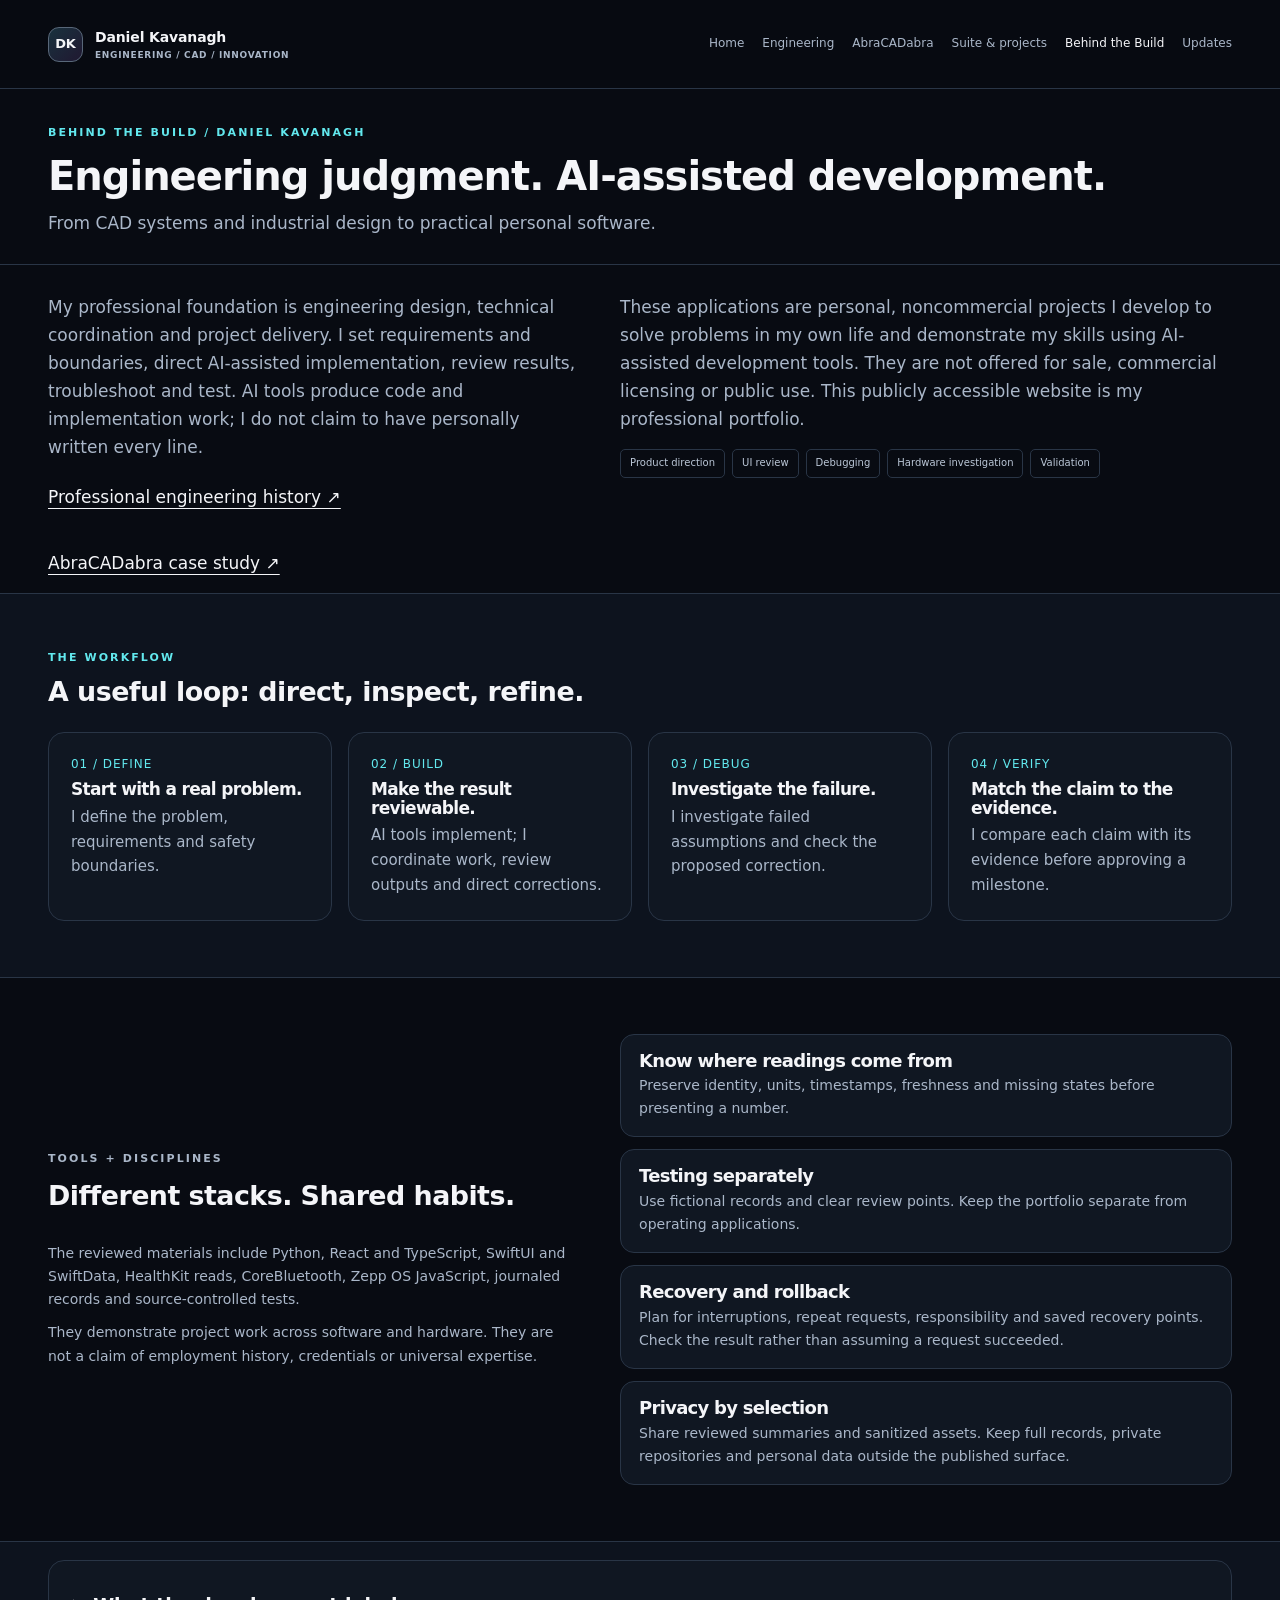
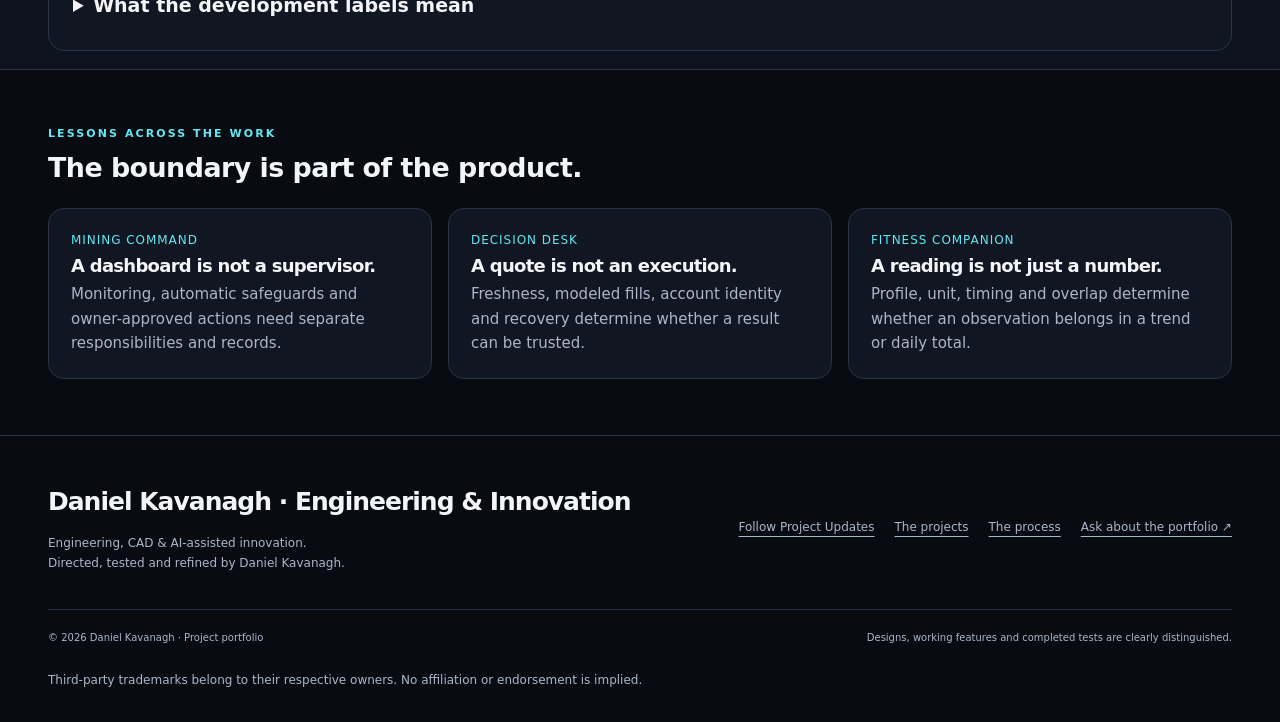
==== commit c4ec55df: "Publish owner-authorized Concept C portfolio and TestFlight milestone Owner authorization: final web" ====
--- a/site/behind-the-build.html
+++ b/site/behind-the-build.html
@@ -1 +1,2 @@
-<!doctype html><html lang="en"><head><meta charset="utf-8"><meta name="viewport" content="width=device-width,initial-scale=1"><meta name="referrer" content="no-referrer"><meta http-equiv="Content-Security-Policy" content="default-src 'self'; img-src 'self' data:; script-src 'self'; style-src 'self'; font-src 'self'; connect-src 'none'; object-src 'none'; base-uri 'none'; form-action 'none'"><title>Behind the Build | Daniel Kavanagh</title><meta name="description" content="How Daniel Kavanagh directs, reviews, tests and refines AI-assisted software and hardware projects."><meta property="og:type" content="website"><meta property="og:title" content="Behind the Build"><meta property="og:description" content="How Daniel Kavanagh directs, reviews, tests and refines AI-assisted software and hardware projects."><meta property="og:image" content="https://danielkavanagh2021-lgtm.github.io/three-projects-one-builder/assets/images/social-card.png"><meta property="og:image:width" content="1200"><meta property="og:image:height" content="630"><meta name="twitter:card" content="summary_large_image"><link rel="icon" href="assets/favicon.svg" type="image/svg+xml"><link rel="stylesheet" href="assets/site.css"><script src="assets/site.js" defer></script><link rel="stylesheet" href="assets/follow.css"><link rel="alternate" type="application/rss+xml" title="Three Projects. One Builder. milestones" href="feed.xml"><script src="assets/follow.js" defer></script><link rel="canonical" href="https://danielkavanagh2021-lgtm.github.io/three-projects-one-builder/behind-the-build.html"><meta property="og:url" content="https://danielkavanagh2021-lgtm.github.io/three-projects-one-builder/behind-the-build.html"><link rel="stylesheet" href="assets/suite.css"><script src="assets/suite.js" defer></script></head><body class="cyan"><a class="skip" href="#main">Skip to content</a><header class="site-header"><div class="wrap header-inner"><a class="brand" href="index.html" aria-label="Daniel Kavanagh portfolio home"><span class="brand-mark" aria-hidden="true">DK</span><span>Daniel Kavanagh<small>MRMAGIC SUITE / SELECTED WORK</small></span></a><button class="menu-toggle" type="button" aria-controls="primary-nav" aria-expanded="false" hidden>Menu <span aria-hidden="true">☰</span></button><nav class="nav" id="primary-nav" aria-label="Primary"><a href="index.html">Home</a><a href="big-poppa.html">Mining</a><a href="magics-decision-desk.html">Trading</a><a href="formula-none-fitness.html">Fitness</a><a href="behind-the-build.html" aria-current="page">Behind the Build</a><a href="updates.html">Follow</a><a href="updates.html#future-development">What’s Next</a></nav></div></header><div class="wrap preview-line"><b>PORTFOLIO / PROJECT UPDATES</b> · Reviewed project checkpoints</div><noscript><p class="no-script">All pages, images and downloads work without JavaScript. Image links open full resolution.</p></noscript><main id="main" tabindex="-1"><section class="work-hero"><div class="wrap"><p class="eyebrow">BEHIND THE BUILD / DANIEL KAVANAGH</p><h1>AI helps build the system.<br>I’m responsible for the direction.</h1><p class="lead">MrMagic Suite — Personal Projects. Real Problems. AI-Assisted Solutions.</p><p class="intro">These applications are personal, noncommercial projects I develop to solve problems in my own life and demonstrate my skills using AI-assisted development tools. They are not offered for sale, commercial licensing or public use. This publicly accessible website is my professional portfolio.</p><div class="tags"><span>Product direction</span><span>UI review</span><span>Debugging</span><span>Hardware investigation</span><span>Validation</span></div></div></section><section class="section tinted"><div class="wrap"><div class="section-heading"><div><p class="eyebrow">THE WORKFLOW</p><h2>A useful loop:<br>direct, inspect, refine.</h2></div></div><div class="discipline-grid"><article class="reveal"><p class="eyebrow">01 / DEFINE</p><h3>Start with a real problem.</h3><p>What would make the workflow useful? A stopped miner needs trustworthy state. A paper account needs an auditable result. A fitness reading needs a source and time. I set the objective and the constraints before accepting a screen.</p></article><article class="reveal"><p class="eyebrow">02 / BUILD</p><h3>Make the result reviewable.</h3><p>I direct, coordinate, test and manage development: I define the problems, review results and decide what to accept or refine. AI tools perform code generation and assist with research, documentation and test preparation. The portfolio distinguishes my decisions and validation from work performed by those tools.</p></article><article class="reveal"><p class="eyebrow">03 / DEBUG</p><h3>Investigate the failure.</h3><p>A phone URL exposed a routing assumption. Candle reconciliation revealed unsupported data. A journal needed crash recovery. A watch handoff failed. Those failures are part of the engineering record, not details to erase from the story.</p></article><article class="reveal"><p class="eyebrow">04 / VERIFY</p><h3>Match the claim to the evidence.</h3><p>A screenshot proves appearance. A unit test proves a bounded case. A Simulator test proves behavior in that environment. Device acceptance and current production operation need their own evidence. I keep those milestones separate.</p></article></div></div></section><section class="section"><div class="wrap editorial"><div><p class="eyebrow">TOOLS + DISCIPLINES</p><h2>Different stacks.<br>Shared habits.</h2><p class="comparison-note">The reviewed materials include Python, React and TypeScript, SwiftUI and SwiftData, HealthKit reads, CoreBluetooth, Zepp OS JavaScript, journaled records and source-controlled tests.</p><p class="comparison-note">They demonstrate project work across software and hardware. They are not a claim of employment history, credentials or universal expertise.</p></div><div class="process-line"><article><h3>Source-aware data</h3><p>Preserve identity, units, timestamps, freshness and missing states before presenting a number.</p></article><article><h3>Isolated validation</h3><p>Use synthetic data and explicit review checkpoints. Never make a portfolio preview a control surface for production.</p></article><article><h3>Recovery and rollback</h3><p>Consider interruption, duplicate requests, ownership and preserved checkpoints. A successful request is not always a successful outcome.</p></article><article><h3>Privacy by selection</h3><p>Share reviewed summaries and sanitized assets. Keep full records, private repositories and personal data outside the published surface.</p></article></div></div></section><section class="section tinted"><div class="wrap"><div class="section-heading"><div><p class="eyebrow">READING THE STATUS LABELS</p><h2>Evidence has a scope.</h2></div></div><div class="two-col"><div><article class="definition"><h3>Approved design</h3><p>A selected visual direction. It may be artwork or a simulated interface rather than a working operational path.</p></article><article class="definition"><h3>Implemented</h3><p>Source contains the behavior. That alone does not prove a physical device, current deployment or complete test suite.</p></article><article class="definition"><h3>Recorded validation</h3><p>A dated test or observation supports a named checkpoint. The environment and known failures remain part of the result.</p></article></div><div><article class="definition"><h3>Experimental</h3><p>An investigation or integration exists but important device, meaning, delivery or reliability gates remain.</p></article><article class="definition"><h3>Planned</h3><p>A documented intention or design. It is not presented as a completed feature.</p></article><article class="definition"><h3>Unknown or unverified</h3><p>Available evidence does not establish the claim. The right response is to name the gap and define the next check.</p></article></div></div></div></section><section class="section"><div class="wrap"><div class="section-heading"><div><p class="eyebrow">LESSONS ACROSS THE THREE PROJECTS</p><h2>The boundary is<br>part of the product.</h2></div></div><div class="three-col"><article class="insight cyan"><span class="index">BIG POPPA</span><h3>A dashboard is not a supervisor.</h3><p>Observation, automated safety and a user-authorized action need distinct responsibilities and receipts.</p></article><article class="insight magenta"><span class="index">MAGIC’S DESK</span><h3>A quote is not an execution.</h3><p>Freshness, modeled fills, account identity and recovery determine whether a result can be trusted.</p></article><article class="insight violet"><span class="index">FORMULA NONE</span><h3>A reading is not just a number.</h3><p>Profile, unit, timing and overlap determine whether an observation belongs in a trend or daily total.</p></article></div></div></section><section class="closing tinted"><div class="wrap"><p class="eyebrow">THREE PROJECTS. ONE BUILDER.</p><h2>The story is the work:<br>an idea, a system, a better question.</h2><p>AI made more iteration possible. Direct review, testing and troubleshooting turned those iterations into a body of work I can explain—and keep improving.</p><div class="actions"><a class="button" href="index.html#projects">Explore the projects <span class="arrow" aria-hidden="true">↗</span></a><a class="button secondary" href="assets/downloads/10-Three-Projects-One-Page.pdf" download>Get the one-page overview <span class="arrow" aria-hidden="true">↗</span></a></div></div></section></main><footer class="site-footer"><div class="wrap"><div class="footer-top"><div><strong>Three projects. One builder.</strong><p>AI-assisted software development, hardware integration & automation.<br>Directed, tested and refined by Daniel Kavanagh.</p></div><nav class="footer-nav" aria-label="Footer"><a href="updates.html">Follow Project Updates</a><a href="index.html#projects">The projects</a><a href="behind-the-build.html">The process</a><a href="index.html#downloads">The handouts</a></nav></div><div class="footer-bottom"><span>© 2026 Daniel Kavanagh · Project portfolio</span><span>Appearance, implementation and operational validation are labeled separately.</span></div><p class="fineprint">Third-party trademarks belong to their respective owners. No affiliation or endorsement is implied.</p></div></footer><dialog id="image-viewer" aria-label="Screenshot viewer" aria-describedby="viewer-caption"><div class="viewer-toolbar"><button type="button" class="viewer-prev" aria-label="Previous screenshot">←</button><button type="button" class="viewer-next" aria-label="Next screenshot">→</button><span id="viewer-position" aria-live="polite"></span><button type="button" class="viewer-close" aria-label="Close screenshot viewer">Close ×</button></div><img class="viewer-image" alt=""><p class="viewer-caption" id="viewer-caption"></p><a class="original-link" href="assets/images/social-card.png" target="_blank" rel="noopener">Open full-resolution image ↗</a></dialog></body></html>+<!doctype html>
+<html lang="en"><head><meta charset="utf-8"><meta name="viewport" content="width=device-width,initial-scale=1"><meta name="referrer" content="no-referrer"><meta http-equiv="Content-Security-Policy" content="default-src &#x27;self&#x27;; img-src &#x27;self&#x27; data:; script-src &#x27;self&#x27;; style-src &#x27;self&#x27;; font-src &#x27;self&#x27;; connect-src &#x27;none&#x27;; object-src &#x27;none&#x27;; base-uri &#x27;none&#x27;; form-action &#x27;none&#x27;"><title>Behind the Build | Daniel Kavanagh</title><meta name="description" content="How Daniel Kavanagh directs, reviews, tests and refines AI-assisted software and hardware projects."><meta property="og:type" content="website"><meta property="og:title" content="Behind the Build"><meta property="og:description" content="How Daniel Kavanagh directs, reviews, tests and refines AI-assisted software and hardware projects."><meta property="og:image" content="https://danielkavanagh2021-lgtm.github.io/three-projects-one-builder/assets/images/engineering-social.png"><meta property="og:image:width" content="1200"><meta property="og:image:height" content="630"><meta name="twitter:card" content="summary_large_image"><link rel="icon" href="assets/favicon.svg" type="image/svg+xml"><link rel="stylesheet" href="assets/site.css"><script src="assets/site.js" defer=""></script><link rel="stylesheet" href="assets/follow.css"><link rel="alternate" type="application/rss+xml" title="Daniel Kavanagh project milestones" href="feed.xml"><script src="assets/follow.js" defer=""></script><link rel="canonical" href="https://danielkavanagh2021-lgtm.github.io/three-projects-one-builder/behind-the-build.html"><meta property="og:url" content="https://danielkavanagh2021-lgtm.github.io/three-projects-one-builder/behind-the-build.html"><link rel="stylesheet" href="assets/suite.css"><script src="assets/suite.js" defer=""></script><link rel="stylesheet" href="assets/engineering.css"><script src="assets/engineering.js" defer=""></script><link rel="stylesheet" href="assets/refinement.css"><link rel="stylesheet" href="assets/spacing.css"><link rel="stylesheet" href="assets/concept-c.css"><link rel="stylesheet" href="assets/pages/behind-the-build.css"></head><body class="cyan concept-c"><a class="skip" href="#main">Skip to content</a><header class="site-header"><div class="wrap header-inner"><a class="brand" href="index.html" aria-label="Daniel Kavanagh portfolio home"><span class="brand-mark" aria-hidden="true">DK</span><span>Daniel Kavanagh<small>ENGINEERING / CAD / INNOVATION</small></span></a><button class="menu-toggle" type="button" aria-controls="primary-nav" aria-expanded="false" hidden="">Menu <span aria-hidden="true">☰</span></button><nav class="nav" id="primary-nav" aria-label="Primary"><a href="index.html">Home</a><a href="engineering.html">Engineering</a><a href="abracadabra.html">AbraCADabra</a><a href="index.html#projects">Suite &amp; projects</a><a href="behind-the-build.html" aria-current="page">Behind the Build</a><a href="updates.html">Updates</a></nav></div></header><noscript><p class="no-script">Pages and images remain available without JavaScript. Select an image to see it at full size.</p></noscript><main id="main" tabindex="-1"><section class="cc-band" id="overview"><div class="wrap"><div class="cc-band-in"><div><p class="eyebrow">BEHIND THE BUILD / DANIEL KAVANAGH</p><h1 class="cc-title">Engineering judgment. AI-assisted development.</h1><p class="cc-intro">From CAD systems and industrial design to practical personal software.</p></div></div></div></section><section class="section btb-intro"><div class="wrap"><div class="cc-duo"><div class="cc-duo-text"><p class="intro">My professional foundation is engineering design, technical coordination and project delivery. I set requirements and boundaries, direct AI-assisted implementation, review results, troubleshoot and test. AI tools produce code and implementation work; I do not claim to have personally written every line.</p><div class="engineering-links"><a href="engineering.html">Professional engineering history ↗</a><a href="abracadabra.html">AbraCADabra case study ↗</a></div></div><div class="cc-duo-text"><p class="intro">These applications are personal, noncommercial projects I develop to solve problems in my own life and demonstrate my skills using AI-assisted development tools. They are not offered for sale, commercial licensing or public use. This publicly accessible website is my professional portfolio.</p><div class="tags"><span>Product direction</span><span>UI review</span><span>Debugging</span><span>Hardware investigation</span><span>Validation</span></div></div></div></div></section><section class="section tinted"><div class="wrap"><div class="cc-head-row"><div><p class="eyebrow">THE WORKFLOW</p><h2>A useful loop: direct, inspect, refine.</h2></div></div><div class="cc-cards cols-4"><article class="cc-card"><span class="cc-num">01 / DEFINE</span><h3>Start with a real problem.</h3><p>I define the problem, requirements and safety boundaries.</p></article><article class="cc-card"><span class="cc-num">02 / BUILD</span><h3>Make the result reviewable.</h3><p>AI tools implement; I coordinate work, review outputs and direct corrections.</p></article><article class="cc-card"><span class="cc-num">03 / DEBUG</span><h3>Investigate the failure.</h3><p>I investigate failed assumptions and check the proposed correction.</p></article><article class="cc-card"><span class="cc-num">04 / VERIFY</span><h3>Match the claim to the evidence.</h3><p>I compare each claim with its evidence before approving a milestone.</p></article></div></div></section><section class="section"><div class="wrap"><div class="cc-duo"><div class="cc-duo-text"><p class="eyebrow">TOOLS + DISCIPLINES</p><h2>Different stacks. Shared habits.</h2><p class="comparison-note">The reviewed materials include Python, React and TypeScript, SwiftUI and SwiftData, HealthKit reads, CoreBluetooth, Zepp OS JavaScript, journaled records and source-controlled tests.</p><p class="comparison-note">They demonstrate project work across software and hardware. They are not a claim of employment history, credentials or universal expertise.</p></div><div class="btb-habits"><article><h3>Know where readings come from</h3><p>Preserve identity, units, timestamps, freshness and missing states before presenting a number.</p></article><article><h3>Testing separately</h3><p>Use fictional records and clear review points. Keep the portfolio separate from operating applications.</p></article><article><h3>Recovery and rollback</h3><p>Plan for interruptions, repeat requests, responsibility and saved recovery points. Check the result rather than assuming a request succeeded.</p></article><article><h3>Privacy by selection</h3><p>Share reviewed summaries and sanitized assets. Keep full records, private repositories and personal data outside the published surface.</p></article></div></div></div></section><section class="section tinted btb-defs"><div class="wrap"><details class="technical-detail"><summary>What the development labels mean</summary><div class="section-heading"><div><p class="eyebrow">READING THE STATUS LABELS</p><h2>Know what a test actually proves.</h2></div></div><div class="two-col"><div><article class="definition"><h3>Approved design</h3><p>A selected visual direction. It may be artwork or a simulated interface rather than a working operational path.</p></article><article class="definition"><h3>Implemented</h3><p>The behavior exists in code. Real-equipment tests, installation and full testing may still be needed.</p></article><article class="definition"><h3>Recorded tests</h3><p>A dated test supports a specific result. Where it ran and any known failures still matter.</p></article></div><div><article class="definition"><h3>Experimental</h3><p>An investigation or integration exists but important device, meaning, delivery or reliability gates remain.</p></article><article class="definition"><h3>Planned</h3><p>A documented intention or design. It is not presented as a completed feature.</p></article><article class="definition"><h3>Unknown or unverified</h3><p>Available evidence does not establish the claim. The right response is to name the gap and define the next check.</p></article></div></div></details></div></section><section class="section"><div class="wrap"><div class="cc-head-row"><div><p class="eyebrow">LESSONS ACROSS THE WORK</p><h2>The boundary is part of the product.</h2></div></div><div class="cc-cards"><article class="cc-card"><span class="index">MINING COMMAND</span><h3>A dashboard is not a supervisor.</h3><p>Monitoring, automatic safeguards and owner-approved actions need separate responsibilities and records.</p></article><article class="cc-card"><span class="index">DECISION DESK</span><h3>A quote is not an execution.</h3><p>Freshness, modeled fills, account identity and recovery determine whether a result can be trusted.</p></article><article class="cc-card"><span class="index">FITNESS COMPANION</span><h3>A reading is not just a number.</h3><p>Profile, unit, timing and overlap determine whether an observation belongs in a trend or daily total.</p></article></div></div></section></main><footer class="site-footer"><div class="wrap"><div class="footer-top"><div><strong>Daniel Kavanagh · Engineering &amp; Innovation</strong><p>Engineering, CAD &amp; AI-assisted innovation.<br>Directed, tested and refined by Daniel Kavanagh.</p></div><nav class="footer-nav" aria-label="Footer"><a href="updates.html">Follow Project Updates</a><a href="index.html#projects">The projects</a><a href="behind-the-build.html">The process</a><a href="index.html#ask-site">Ask about the portfolio ↗</a></nav></div><div class="footer-bottom"><span>© 2026 Daniel Kavanagh · Project portfolio</span><span>Designs, working features and completed tests are clearly distinguished.</span></div><p class="fineprint">Third-party trademarks belong to their respective owners. No affiliation or endorsement is implied.</p></div></footer><dialog id="image-viewer" aria-label="Screenshot viewer" aria-describedby="viewer-caption"><div class="viewer-toolbar"><button type="button" class="viewer-prev" aria-label="Previous screenshot">←</button><button type="button" class="viewer-next" aria-label="Next screenshot">→</button><span id="viewer-position" aria-live="polite"></span><button type="button" class="viewer-close" aria-label="Close screenshot viewer">Close ×</button></div><img class="viewer-image" alt=""><p class="viewer-caption" id="viewer-caption"></p><a class="original-link" href="assets/images/engineering-social.png" target="_blank" rel="noopener">Open full-resolution image ↗</a></dialog></body></html>
--- a/site/assets/engineering.css
+++ b/site/assets/engineering.css
@@ -0,0 +1,11 @@
+/* Additive portfolio presentation; existing suite components remain in use. */
+h1,h2,h3{overflow-wrap:anywhere}
+.remote-feature .lead{max-width:970px;margin:25px 0;font-size:clamp(18px,2vw,23px)}.remote-feature .text-link{display:inline-flex;align-items:center;min-height:44px}.video-home.section{padding-top:48px;padding-bottom:48px}.video-home-tile{min-height:210px!important}.video-credit-grid{grid-template-columns:1.3fr .7fr!important}.portfolio-card .card-body{gap:12px}.portfolio-card .card-body h3{font-size:25px}@media(max-width:720px){.video-credit-grid{grid-template-columns:1fr!important}.video-home.section{padding-top:35px;padding-bottom:35px}.video-home-tile{min-height:170px!important}}
+.video-home{border-top:1px solid var(--line);background:linear-gradient(120deg,#0c1d2b,#141326)}.video-home-grid{display:grid;grid-template-columns:1.4fr .6fr;gap:48px;align-items:center}.video-home h2{font-size:clamp(30px,3.7vw,47px);margin-bottom:22px}.video-home p:not(.eyebrow){max-width:740px;margin-bottom:24px}.video-home-tile{display:flex;flex-direction:column;align-items:center;justify-content:center;gap:12px;text-decoration:none;min-height:255px;border:1px solid #536d8c;border-radius:20px;background:radial-gradient(ellipse at 20% 10%,#24445888,transparent 65%),linear-gradient(135deg,#102334,#211934);padding:24px;text-align:center}.video-home-tile strong{font-size:27px}.video-home-tile span:not(.video-play-icon){font-size:15px}.video-home-tile small{font-size:12px;color:var(--muted)}.video-play-icon{display:grid;place-items:center;width:66px;height:66px;border-radius:50%;border:1px solid var(--cyan);background:#102d3d;color:var(--cyan);font-size:23px;padding-left:3px}.video-shell{width:100%;aspect-ratio:16/9;min-height:200px;border:1px solid #55718b;border-radius:18px;overflow:hidden;background:#080d18}.video-load{width:100%;height:100%;min-height:200px;display:flex;flex-direction:column;align-items:center;justify-content:center;gap:17px;border:0;padding:28px;color:var(--ink);background:radial-gradient(ellipse at 30% 20%,#20415b88,transparent 65%),linear-gradient(135deg,#102334,#211934);cursor:pointer;text-align:center}.video-load strong{font-size:clamp(20px,3vw,38px);line-height:1.2}.video-load span:not(.video-play-icon){font-size:16px;color:#d1deed}.video-load small{font-size:13px;color:#b6c8df}.video-load:focus-visible{outline-offset:-6px}.video-shell iframe{display:block;width:100%;height:100%;min-height:200px;border:0}.video-privacy,.video-status{font-size:13px;margin-top:14px}.video-status:empty{display:none}.video-meta{display:flex;flex-wrap:wrap;gap:12px 28px;align-items:center;margin:12px 0 26px;font-size:14px;color:var(--muted)}.video-meta a{display:inline-flex;align-items:center;min-height:44px;color:var(--cyan)}.video-credit-grid{display:grid;grid-template-columns:1fr 1fr;gap:30px}.video-credit-grid h3{font-size:24px;margin-bottom:14px}.video-credit-grid p{font-size:16px}@media(max-width:720px){.video-home-grid,.video-credit-grid{grid-template-columns:1fr;gap:25px}.video-home-tile{min-height:220px}.video-shell{border-radius:12px}.video-load{padding:20px;gap:10px}.video-play-icon{height:50px;width:50px;font-size:19px}.video-load span:not(.video-play-icon){font-size:13px}.video-load strong{font-size:20px}.video-credit-grid p{font-size:15px}}
+.nav{gap:18px}.nav a{min-height:44px;display:inline-flex;align-items:center}.brand small{letter-spacing:.08em}.portfolio-hero{padding:74px 0 60px;background:radial-gradient(ellipse at 80% 25%,#28345a80,transparent 58%)}.portfolio-hero-grid{display:grid;grid-template-columns:1.3fr .7fr;gap:75px;align-items:center}.portfolio-title{font-size:clamp(48px,6.5vw,88px);max-width:850px}.portfolio-title span{display:block;font-size:.61em;color:var(--cyan);letter-spacing:-.035em;line-height:1.16;margin-top:18px}.portfolio-hero .intro{max-width:700px;margin-top:28px;font-size:19px}.portrait-panel{position:relative;padding:15px;border:1px solid #45516d;border-radius:25px;background:linear-gradient(145deg,#1c3544,#291c41)}.portrait-panel img{border-radius:16px;aspect-ratio:1;object-fit:cover}.portrait-panel figcaption{padding:17px 7px 4px;font-size:13px;color:var(--muted)}.portrait-panel strong{display:block;font-size:17px;color:var(--ink)}.expertise-strip{display:flex;flex-wrap:wrap;gap:12px;margin-top:34px}.expertise-strip span{border:1px solid var(--line);padding:8px 13px;border-radius:8px;font-size:13px;color:#c8d2e4}.feature-vault{border-top:1px solid var(--line);background:radial-gradient(ellipse at 10% 30%,#20214766,transparent 65%)}.feature-head{display:grid;grid-template-columns:1fr 1fr;gap:50px;align-items:end;margin-bottom:35px}.feature-head .lead{font-size:20px}.wide-evidence{border:1px solid #445570;border-radius:20px;overflow:hidden;background:#0a1020}.wide-evidence img{width:100%;height:auto}.wide-evidence figcaption{padding:18px 22px;font-size:13px;border-top:1px solid var(--line);color:var(--muted)}.evidence-cards{display:grid;grid-template-columns:repeat(3,1fr);gap:18px;margin-top:24px}.evidence-cards article{border:1px solid var(--line);border-radius:16px;background:var(--surface);padding:25px}.evidence-cards h3{font-size:22px;margin-bottom:14px}.evidence-cards p{font-size:15px}.status-label{color:var(--amber);font-size:12px;letter-spacing:.08em;display:block;line-height:1.6}.project-controls{display:flex;gap:10px;flex-wrap:wrap;margin:26px 0 12px}.project-controls button{min-height:44px;border:1px solid #58677f;background:#111d30;color:var(--ink);border-radius:24px;padding:10px 18px;cursor:pointer}.project-controls button[aria-pressed=true]{background:var(--cyan);color:#07121c}.project-total{font-size:14px;margin-bottom:26px}.portfolio-grid{display:grid;grid-template-columns:repeat(3,minmax(0,1fr));gap:22px}.portfolio-card{display:flex;flex-direction:column;min-width:0;border:1px solid #354158;border-radius:18px;overflow:hidden;background:#111a2a}.portfolio-card[hidden]{display:none}.portfolio-card .card-image{height:190px;width:100%;object-fit:cover;object-position:top;background:#0a1020}.portfolio-card .card-image.fitness{object-fit:contain}.card-blueprint{height:190px;display:flex;align-items:center;justify-content:center;background:linear-gradient(135deg,#152d3a,#231b3c);border-bottom:1px solid #344761;padding:24px;font-size:15px;text-align:center;letter-spacing:.12em;color:var(--cyan)}.card-body{padding:25px;display:flex;flex:1;flex-direction:column;gap:15px}.card-body h3{font-size:27px}.card-body .eyebrow{font-size:10px;margin:0}.card-body p{font-size:15px}.card-body a{margin-top:auto;min-height:44px;display:inline-flex;align-items:center;font-size:14px}.career-list{display:grid;gap:0;margin-top:30px}.career-entry{display:grid;grid-template-columns:190px 1fr;gap:35px;padding:32px 0;border-top:1px solid var(--line)}.career-entry h3{font-size:27px;margin-bottom:12px}.career-entry p+p{margin-top:12px}.career-entry time{color:var(--cyan);font-size:14px}.career-entry .role{color:var(--ink);font-size:18px}.career-summary{display:grid;grid-template-columns:1.1fr .9fr;gap:45px}.career-summary .lead{font-size:21px}.career-summary p+p{margin-top:18px}.career-proof{border:1px solid #3b5363;border-radius:18px;padding:28px;background:linear-gradient(145deg,#102832,#171e31)}.career-proof h3{margin-bottom:18px}.resume-state{display:flex;gap:24px;align-items:center;flex-wrap:wrap;margin-top:24px}.resume-state button{min-height:44px;padding:14px 20px;border-radius:12px;border:1px solid #536178;background:#172136;color:#d1d9e6}.plan-board{border:1px solid #53607c;border-radius:24px;background:linear-gradient(135deg,#102737,#211a38);padding:36px}.plan-board .plan-mark{font-size:13px;letter-spacing:.14em;color:var(--amber)}.plan-board h2{margin:20px 0;font-size:38px}.plan-board .plan-flow{display:grid;gap:16px;margin:26px 0}.plan-flow div{padding:18px;border:1px solid #405474;border-radius:12px;background:#0c1425;font-size:16px}.plan-flow small{display:block;color:var(--muted);margin-top:7px}.launch-list{counter-reset:launch;list-style:none;padding:0;margin:32px 0;display:grid;grid-template-columns:1fr 1fr;gap:18px}.launch-list li{counter-increment:launch;border:1px solid var(--line);padding:25px;border-radius:14px;background:var(--surface)}.launch-list li:before{content:counter(launch,decimal-leading-zero);color:var(--cyan);font-size:13px}.launch-list h3{font-size:22px;margin:15px 0}.launch-list p{font-size:15px}.scope-note{padding:20px 24px;border-left:3px solid var(--amber);background:#1d2230;margin-top:28px;font-size:15px}.scope-note strong{color:var(--amber)}.engineering-links{display:flex;flex-wrap:wrap;gap:22px;margin-top:26px}.engineering-links a{min-height:44px;display:inline-flex;align-items:center}.snapshot-date{color:#c4cfdf;font-size:13px;margin-top:16px}.nav-group{display:flex;flex-wrap:wrap;gap:20px;margin-top:22px}.nav-group a{min-height:44px;display:inline-flex;align-items:center}.review-tag{color:var(--amber)}
+@media(max-width:1100px){.nav{gap:12px}.nav a{font-size:11px}.portfolio-grid{grid-template-columns:repeat(2,1fr)}.portfolio-hero-grid{gap:35px}.feature-head{gap:30px}.brand small{font-size:8px}}
+@media(max-width:900px){.header-inner{height:auto;min-height:88px;flex-wrap:wrap;padding:14px 0}.nav{gap:18px;flex-wrap:wrap}.portfolio-hero-grid{grid-template-columns:1fr .6fr;gap:26px}.portfolio-title{font-size:54px}.career-summary,.feature-head{grid-template-columns:1fr}.evidence-cards{grid-template-columns:1fr}.portfolio-hero .intro{font-size:17px}}
+@media(max-width:720px){.header-inner{min-height:75px;position:relative;padding:12px 0;gap:12px}.nav a{font-size:15px;min-height:48px}.nav{gap:3px}.portfolio-hero{padding:40px 0}.portfolio-hero-grid{grid-template-columns:1fr}.portfolio-title{font-size:48px}.portfolio-title span{font-size:.64em}.portrait-panel{max-width:340px;margin-top:15px}.portrait-panel img{aspect-ratio:1.18;object-position:50% 35%}.portfolio-grid{grid-template-columns:1fr}.feature-head{gap:24px}.career-entry{grid-template-columns:1fr;gap:12px}.launch-list{grid-template-columns:1fr}.plan-board{padding:25px}.plan-board h2{font-size:31px}.expertise-strip{gap:8px}.expertise-strip span{font-size:12px}.feature-head .lead{font-size:18px}.wide-evidence{border-radius:12px}.wide-evidence figcaption{padding:16px;font-size:12px}.portfolio-card .card-image{height:220px}.scope-note{padding:18px;font-size:14px}.nav-group{gap:10px 18px}}
+
+/* Narrow-screen readability repair: keep long heading words intact. */
+@media(max-width:370px){.work-hero:has(.engineering-links) h1,.ask-magic h2{font-size:36px}}
--- a/site/assets/refinement.css
+++ b/site/assets/refinement.css
@@ -0,0 +1,62 @@
+/* Small additive presentation layer: existing palette, components and routes preserved. */
+.technical-detail{border:1px solid var(--line);border-radius:16px;padding:20px 24px;background:var(--surface)}
+.technical-detail>summary{cursor:pointer;min-height:44px;display:list-item;font-size:19px;font-weight:650;color:var(--ink);padding:9px 0}
+.technical-detail[open]>summary{margin-bottom:26px}.section:has(>.wrap>.technical-detail){padding-top:18px;padding-bottom:18px}
+.technical-detail .section-heading{margin-top:20px}.technical-detail h2{font-size:30px}
+.suite-journey{display:grid;grid-template-columns:1fr 1fr 1.4fr 1fr 1fr;align-items:stretch;gap:12px;margin:30px 0}
+.suite-journey>*{display:grid;place-content:center;text-align:center;border:1px solid #3a526c;border-radius:14px;background:#101a30;padding:18px;font-size:16px}
+.suite-journey strong{border-color:var(--cyan);color:var(--cyan)}.suite-journey small{display:block;font-size:11px;line-height:1.7;margin-top:8px;color:#d2dcf0}
+.ask-row{display:flex;gap:12px;margin:10px 0 16px}#ask-form{margin-top:25px}#ask-form label{display:block;font-weight:650}
+#ask-query{flex:1;min-width:0;border:1px solid #6f819d;background:#080e1d;color:#f3f6ff;padding:14px;border-radius:10px;font:inherit;font-size:16px}
+.ask-row button,.ask-examples button{min-height:44px;cursor:pointer}.ask-row button{border:0;color:#07111b;background:#00e0f8;padding:12px 20px;border-radius:10px;font:inherit;font-weight:650}
+.ask-examples{display:flex;flex-wrap:wrap;gap:10px}.ask-examples button{border:1px solid #647793;background:#101a30;color:#eaf0ff;border-radius:10px;padding:9px 14px;font:inherit}
+.ask-answer{margin-top:22px;padding:24px;border:1px solid #526884;border-radius:14px;background:#0a1121;min-height:100px}.ask-answer a{color:var(--cyan);display:inline-flex;min-height:44px;align-items:center}.ask-answer p{margin-bottom:12px}
+.compact-follow{display:flex;flex-wrap:wrap;align-items:center;gap:22px}.compact-follow h2{font-size:30px}.compact-follow p{flex-basis:100%;margin:0}
+.arena-board{margin:30px 0;background:radial-gradient(ellipse at top,#22213f,transparent 70%),#080e1d;border:1px solid #5b5487;border-radius:22px;padding:28px}
+.arena-top{display:flex;flex-wrap:wrap;justify-content:space-between;gap:12px;margin-bottom:24px}.arena-packet,.arena-reveal{padding:24px;border:1px solid #736193;border-radius:14px;text-align:center;background:#101a30}
+.arena-board h3{font-size:26px;margin:10px 0}.arena-board p{font-size:16px;margin:10px 0}.arena-decisions{display:grid;grid-template-columns:1fr 1fr;gap:22px;margin:24px 0;padding:24px 0;border-top:1px dashed #4e6783;border-bottom:1px dashed #4e6783}.arena-decisions article{padding:22px;border:1px solid #276477;border-radius:14px;background:#0c1b2a}.arena-decisions article+article{border-color:#865cac;background:#1a1530}
+.seal{font-size:12px;letter-spacing:.04em;color:#b9c9e3}.arena-reveal strong{color:#ffcb7c;display:block;margin-top:20px}.arena-board .eyebrow{font-size:12px;line-height:1.5}
+@media(max-width:720px){.suite-journey{grid-template-columns:1fr 1fr}.suite-journey strong{grid-column:1/-1;grid-row:1}.ask-row{flex-direction:column}.ask-row button{width:100%}.arena-board{padding:16px}.arena-decisions{grid-template-columns:1fr}.arena-top .pill{font-size:10px;white-space:normal}.technical-detail{padding:14px 18px}.arena-packet,.arena-reveal{padding:18px}.section:has(#ask-form) h2{font-size:36px}}
+
+/* Targeted refinement: keyboard-only skip presentation and compact paper tickets. */
+.skip:focus:not(:focus-visible){top:-100px}
+html{scroll-padding-top:110px}
+@media(max-width:360px){html{scroll-padding-top:160px}}
+.ask-boundary{font-size:14px;margin-top:10px;color:#b6c4d8}
+.arena-board{padding:20px;margin:24px 0}
+.arena-top{margin-bottom:16px;gap:8px;align-items:center}
+.arena-board .arena-packet,.arena-board .arena-reveal{padding:16px}
+.arena-board h3{font-size:23px;margin:6px 0}
+.arena-board p{font-size:14px;line-height:1.5;margin:8px 0}
+.arena-board .eyebrow{display:block;margin-bottom:6px;font-size:10px}
+.arena-branch{text-align:center;color:#8fa8c3;font-size:10px;letter-spacing:.08em;margin:10px 0}
+.arena-board .arena-decisions{grid-template-columns:1fr 1fr;gap:12px;padding:0;margin:0;border:0}
+.arena-board .arena-decisions article{padding:14px 10px;border-top:3px solid #62e8ee}
+.arena-board .arena-decisions article+article{border-top-color:#ce94ff}
+.ticket-icon{display:inline-grid;place-items:center;width:30px;height:30px;border-radius:50%;background:#153f4a;color:#7cf1ed;font-size:13px;font-weight:700}
+.ai-ticket .ticket-icon{border-radius:7px;background:#382457;color:#dda9ff}
+.ticket-type{font-size:9px;letter-spacing:.07em;color:#b6c4d8}
+.arena-board .seal{font-size:10px;line-height:1.5}
+.arena-reveal strong{font-size:12px;margin-top:8px}
+@media(max-width:480px){.arena-board{padding:14px}.arena-board h3{font-size:21px}.arena-board .arena-top .pill{font-size:9px;padding:5px 8px}.arena-board .arena-decisions p{font-size:12px}.arena-board .arena-decisions .seal{font-size:9px}}
+
+/* Preserve the complete current-app capture in project-card previews. */
+.card-image.current-shot{object-fit:contain;background:#080d18}
+
+.gallery.phones.single-shot{grid-template-columns:minmax(0,390px);justify-content:center}
+
+/* Current real iPhone evidence: preserve viewport, frame exterior only. */
+.gallery.phones.current-iphone{grid-template-columns:repeat(3,minmax(0,1fr))}
+.gallery.phones.current-iphone .image-link{background:#080d18;height:auto;padding:20px}
+.gallery.phones.current-iphone .image-link img{width:100%;height:auto;max-height:650px;object-fit:contain}
+@media(max-width:800px){.gallery.phones.current-iphone{grid-template-columns:minmax(0,393px);justify-content:center}}
+
+/* Owner-approved final polish: scope changes to achievement and Trading caption. */
+.personal-achievement{margin-bottom:40px}
+.personal-achievement .fineprint{margin-top:18px}
+.trading-hero .capture-title{font-size:25px;line-height:1.2;margin:0}
+@media(min-width:721px) and (max-width:1024px){
+ .trading-hero figcaption{display:block}
+ .trading-hero figcaption p{margin-top:12px}
+ .trading-hero .zoom-label{display:block;margin-top:12px}
+}
--- a/site/assets/spacing.css
+++ b/site/assets/spacing.css
@@ -0,0 +1,49 @@
+/* Shared spacing system (Claude-led spacing refinement, 11 Nov 2026).
+   Loaded last on every page. One set of responsive tokens replaces the stacked
+   page-specific margins that left 70-110px gaps inside headers. No colours,
+   fonts, copy or images change here. Print styles are left untouched. */
+:root{
+ --space-tight:8px;
+ --space-heading:clamp(12px,1.1vw,16px);   /* eyebrow/heading/description */
+ --space-status:clamp(14px,1.4vw,20px);    /* description to status */
+ --space-group:clamp(16px,1.7vw,24px);     /* status to badges, badges to actions */
+ --space-media:clamp(24px,2.2vw,32px);     /* badges to first screenshot */
+ --space-block:clamp(24px,2.8vw,40px);     /* section heading to its content */
+ --space-hero-top:clamp(28px,3.3vw,48px);  /* header bar to first heading */
+ --space-section:clamp(36px,5vw,64px);     /* between major sections: 36-48 phone, 64 desktop */
+}
+@media screen{
+ /* Sections and headings */
+ .section{padding-block:var(--space-section)}
+ .section.features-band{padding-top:var(--space-group)}
+ .section-heading,.feature-head{margin-bottom:var(--space-block)}
+ .eyebrow{margin-bottom:var(--space-heading)}
+
+ /* Page headers: project, work and product */
+ .project-hero,.work-hero{padding:var(--space-hero-top) 0 var(--space-block)}
+ .product-hero{padding:var(--space-hero-top) 0 var(--space-block)}
+ .product-hero.flush{padding:0;margin-bottom:var(--space-group)}
+ .product-hero h1{margin:0}
+ .product-hero .product-name{margin:0 0 var(--space-tight)}
+ .project-hero .lead,.work-hero .lead,.product-hero .lead{margin-top:var(--space-heading);margin-bottom:0}
+ .product-hero .lead+.pill-status{margin-top:var(--space-status)}
+ .product-hero .pill-status{margin-bottom:0}
+ .work-hero .intro,.work-hero .status-note{margin-top:var(--space-status)}
+ .product-hero .pill-status+.actions,.actions{margin-top:var(--space-group)}
+ .project-hero .title-meta,.project-hero .tags,.work-hero .tags,.engineering-links{margin-top:var(--space-group)}
+ .product-hero.flush+.tags,.product-hero.flush+.title-meta{margin-top:0}
+ .product-hero-grid{gap:clamp(24px,3.4vw,48px)}
+
+ /* First screenshot sits close to the header it belongs to */
+ .hero-board{margin-top:var(--space-media)}
+ .hero-board figcaption{padding-top:14px}
+ .project-hero .wide-evidence{margin-top:var(--space-media)}
+ .snapshot-date{margin-top:12px}
+ .status-note,.scope-note{margin-top:var(--space-group)}
+ .dev-status{margin-top:var(--space-media)}
+
+ /* Homepage opening: same proportions, less dead air above and below */
+ .lead-hero{padding:var(--space-hero-top) 0 var(--space-section)}
+ .lead-intro{margin-bottom:var(--space-block)}
+ .lead-intro .lead{margin-top:var(--space-heading)}
+}
--- a/site/assets/concept-c.css
+++ b/site/assets/concept-c.css
@@ -0,0 +1,190 @@
+/* Concept C "Case File" (owner-approved 11 Nov 2026), phase 1: homepage, Fitness, beta waitlist.
+   Loaded last on Concept C pages only (body.concept-c). Uses site.css tokens; no new hosts or fonts.
+   Type scale h1/h2/h3: desktop 40/26/18 · iPad 34/22/17 · iPhone 27/20/17. */
+
+/* ---------- Shared type ---------- */
+.concept-c .section h2,.concept-c .section-heading h2{font-size:clamp(22px,2.1vw,30px);line-height:1.15;letter-spacing:-.02em}
+.concept-c .section h3{font-size:18px}
+.concept-c .section{padding-block:clamp(36px,4.4vw,56px)}
+.cc-title{font-size:40px;line-height:1.1;letter-spacing:-.025em;font-weight:700;margin:0;text-wrap:balance}
+.cc-intro{max-width:660px;margin-top:12px;color:var(--muted);font-size:17px;line-height:1.55}
+
+/* ---------- Header band ---------- */
+.cc-band{padding:36px 0 28px;border-bottom:1px solid var(--line)}
+.cc-band-in{display:grid;grid-template-columns:1fr auto;gap:32px;align-items:end}
+.cc-band .eyebrow{margin-bottom:12px}.cc-band .product-name{font-size:15px;font-weight:600;margin:0 0 8px}
+.cc-band-cta{display:flex;flex-direction:column;gap:10px;align-items:stretch}
+.cc-seg{display:none}
+
+/* ---------- Homepage: two equal workspaces ---------- */
+.cc-split{display:grid;grid-template-columns:1fr 1fr;border-bottom:1px solid var(--line)}
+.cc-panel{padding:32px clamp(24px,3vw,44px) 40px;display:flex;flex-direction:column;gap:16px;min-width:0}
+.cc-panel+.cc-panel{border-left:1px solid var(--line);background:linear-gradient(180deg,#0d1220,transparent 60%)}
+.cc-panel h2{font-size:26px;line-height:1.15;margin:0}.cc-panel .eyebrow{margin-bottom:6px}
+.cc-suite .eyebrow{color:var(--violet)}
+.cc-video{display:flex;align-items:center;gap:18px;min-height:200px;padding:24px;border:1px solid #536d8c;border-radius:16px;text-decoration:none;color:var(--ink);background:radial-gradient(ellipse at 20% 10%,#24445888,transparent 65%),linear-gradient(135deg,#102334,#211934)}
+.cc-video .video-play-icon{flex:none}
+.cc-video strong{display:block;font-size:19px}.cc-video small{display:block;font-size:13px;color:var(--muted);margin-top:2px}
+.cc-video:hover,.cc-video:focus-visible{border-color:var(--cyan)}
+.cc-caption{margin:-6px 0 0;font-size:13px;color:var(--muted)}
+.cc-head{display:flex;gap:14px;align-items:center}.cc-head img{width:56px;height:56px;border-radius:50%;object-fit:cover;flex:none;border:2px solid var(--line)}
+.cc-roles{list-style:none;margin:0;padding:0}
+.cc-roles li{display:grid;grid-template-columns:96px 1fr;gap:12px;padding:10px 0;border-top:1px solid var(--line);font-size:15px}
+.cc-roles time{color:var(--cyan);font-size:12px;padding-top:3px;font-variant-numeric:tabular-nums}
+.cc-roles strong{display:block;font-weight:600}.cc-roles small{display:block;color:var(--muted);font-size:12px}
+.cc-chips{display:flex;flex-wrap:wrap;gap:8px}.cc-chips span{font-size:12px;padding:6px 10px;border:1px solid var(--line);border-radius:99px;color:#c6d2e3}
+.cc-panel .door-cta,.cc-panel .actions{margin-top:auto;align-self:flex-start}
+.cc-collage{display:grid;grid-template-columns:2fr 1fr;grid-template-rows:118px 118px;gap:10px}
+.cc-collage a{display:block;border-radius:12px;overflow:hidden;border:1px solid var(--line);background:#05080e}
+.cc-collage a:first-child{grid-row:span 2}.cc-collage img{width:100%;height:100%;object-fit:cover;object-position:top}
+.cc-collage a:hover,.cc-collage a:focus-visible{border-color:var(--violet)}
+.cc-apps{list-style:none;margin:0;padding:0}
+.cc-apps a{display:grid;grid-template-columns:1fr auto;gap:12px;align-items:center;padding:10px 0;border-top:1px solid var(--line);text-decoration:none;color:var(--ink);font-size:15px}
+.cc-apps strong{display:block;font-weight:600}.cc-apps small{display:block;color:var(--muted);font-size:12px}
+.cc-apps a:hover strong,.cc-apps a:focus-visible strong{color:var(--violet)}
+.cc-st{display:flex;align-items:center;gap:6px;font-size:11px;color:var(--muted);white-space:nowrap}
+.cc-dot{width:7px;height:7px;border-radius:50%;background:var(--amber);flex:none}.cc-dot.ok{background:var(--emerald)}
+
+/* ---------- Beta invitation (homepage) ---------- */
+.cc-beta-invite{display:grid;grid-template-columns:1fr auto;gap:6px 18px;align-items:center;padding:16px 18px;border:1px solid rgba(187,164,255,.42);border-radius:14px;background:linear-gradient(120deg,rgba(187,164,255,.13),rgba(98,232,238,.05))}
+.cc-beta-invite .cc-new{grid-column:1/-1;font-size:10px;font-weight:700;letter-spacing:.14em;color:var(--violet)}
+.cc-beta-invite h3{margin:0;font-size:17px}.cc-beta-invite p{margin:2px 0 0;font-size:13px;color:var(--muted)}
+.cc-beta-invite .button{grid-column:2;grid-row:2/span 2;white-space:nowrap}
+
+/* ---------- Fitness: case file ---------- */
+.cc-case{padding:32px 0 8px}
+.cc-case-grid{display:grid;grid-template-columns:300px 1fr;gap:40px;align-items:start}
+.cc-facts{margin:0;position:sticky;top:96px;border:1px solid var(--line);border-radius:16px;padding:18px;background:var(--surface);display:grid;gap:14px}
+.cc-facts dt{font-size:10px;letter-spacing:.14em;text-transform:uppercase;color:var(--muted)}
+.cc-facts dd{margin:4px 0 0;font-size:14px}.cc-facts .pill-status{margin:0;display:inline-block}
+.cc-facts .cc-beta-fact{color:var(--violet);font-weight:600}
+.cc-case .product-shots{justify-content:flex-start}.cc-case .product-shots a{max-width:280px}
+.button.cc-beta-cta{background:linear-gradient(120deg,#bba4ff,#62e8ee);color:#0a0f18;border-color:transparent;font-weight:700}
+.button.cc-beta-cta:hover,.button.cc-beta-cta:focus-visible{filter:brightness(1.08)}
+
+/* ---------- Fitness: beta waitlist section ---------- */
+.cc-beta{border-top:1px solid rgba(187,164,255,.3);background:linear-gradient(180deg,rgba(187,164,255,.07),transparent 70%)}
+.cc-beta-grid{display:grid;grid-template-columns:1.25fr 1fr;gap:40px;align-items:start}
+.cc-beta-grid h2{margin:0 0 12px}.cc-beta-grid>div>p{color:var(--muted);margin:0 0 18px;max-width:600px}
+.cc-beta .clean-list li{line-height:1.5}
+.cc-beta-card{border:1px solid rgba(187,164,255,.42);border-radius:18px;padding:24px;background:var(--surface);display:flex;flex-direction:column;gap:12px}
+.cc-beta-card h3{margin:0;font-size:20px}.cc-beta-card p{margin:0;font-size:14px;color:var(--muted)}
+.cc-beta-card .button{align-self:flex-start}
+.button.is-pending{opacity:.55;cursor:not-allowed;pointer-events:none}
+.pending-note{font-size:12px!important;color:var(--amber)!important;border-left:2px solid var(--amber);padding-left:10px}
+.cc-consent{font-size:12px!important;border-top:1px solid var(--line);padding-top:12px}
+
+/* ---------- Thank-you page ---------- */
+.cc-thanks{padding:72px 0;text-align:center}.cc-thanks .cc-intro{margin-inline:auto}
+.cc-thanks .actions{justify-content:center}
+
+/* ---------- iPad ---------- */
+@media (max-width:1099px){
+ .cc-title{font-size:34px}.cc-intro{font-size:16px}.cc-band{padding:28px 0 22px}
+ .cc-band-in{grid-template-columns:1fr;gap:16px}.cc-band-cta{flex-direction:row;flex-wrap:wrap}
+ .cc-split{grid-template-columns:1fr}
+ .cc-panel{display:grid;grid-template-columns:1fr 1fr;gap:16px 28px;align-items:start;padding:28px}
+ .cc-panel+.cc-panel{border-left:0;border-top:1px solid var(--line)}
+ .cc-panel>.cc-video,.cc-panel>.cc-collage{grid-column:2;grid-row:1/span 4}.cc-panel>.cc-caption{grid-column:2;grid-row:5;margin:0}
+ .cc-panel>*:not(.cc-video):not(.cc-collage):not(.cc-caption){grid-column:1}
+ .cc-panel>.cc-beta-invite{grid-column:1/-1}
+ .cc-collage{grid-template-rows:110px 110px}.cc-video{min-height:180px}
+ .cc-case-grid{grid-template-columns:1fr;gap:20px}
+ .cc-facts{position:static;grid-template-columns:repeat(auto-fit,minmax(150px,1fr));gap:14px}
+ .cc-case .product-shots{justify-content:center}
+ .cc-beta-grid{grid-template-columns:1fr 1fr;gap:24px}
+}
+/* ---------- iPhone ---------- */
+@media (max-width:699px){
+ .cc-title{font-size:27px;line-height:1.14}.cc-intro{font-size:15px;margin-top:8px}.cc-band{padding:20px 0 16px}
+ .cc-band-cta .button{flex:1 1 100%;justify-content:center}
+ .cc-seg{display:grid;grid-template-columns:1fr 1fr;margin-top:16px;padding:4px;border:1px solid var(--line);border-radius:12px;background:var(--surface)}
+ .cc-seg a{text-align:center;padding:9px;border-radius:9px;font-size:14px;color:var(--muted);text-decoration:none}
+ .cc-seg a:first-child{background:var(--surface2);color:var(--ink);font-weight:600}
+ .cc-panel{display:flex;padding:20px 16px 28px;gap:14px}
+ .cc-panel h2{font-size:20px}.cc-video{min-height:130px;padding:18px}.cc-video strong{font-size:17px}
+ .cc-roles li{grid-template-columns:80px 1fr;font-size:14px}
+ .cc-collage{grid-template-rows:90px 90px}
+ .cc-beta-invite{grid-template-columns:1fr}.cc-beta-invite .button{grid-column:1;grid-row:auto;justify-self:start;margin-top:8px}
+ .cc-case{padding:18px 0 4px}.cc-facts{grid-template-columns:1fr 1fr;padding:14px}
+ .cc-beta-grid{grid-template-columns:1fr}
+ .cc-thanks{padding:40px 0;text-align:left}.cc-thanks .actions{justify-content:flex-start}
+}
+/* =====================================================================
+   Reusable Concept C components (phase 2). Every page composes these
+   differently; see the page notes in each HTML file's section classes.
+   ===================================================================== */
+/* Section heading row: title left, short context right (desktop) */
+.cc-head-row{display:grid;grid-template-columns:minmax(0,1.2fr) minmax(0,1fr);gap:32px;align-items:end;margin-bottom:24px}
+.cc-head-row h2{margin:0}.cc-head-row .eyebrow{margin-bottom:10px}.cc-head-row>p{margin:0;color:var(--muted);font-size:15px}
+/* Figures */
+.cc-figure{margin:0}.cc-figure>a,.cc-figure>.cc-frame{display:block;border:1px solid var(--line);border-radius:16px;overflow:hidden;background:#05080e}
+.cc-figure img{width:100%;height:auto;display:block}.cc-figure figcaption{margin-top:10px;font-size:13px;color:var(--muted)}
+.cc-case-grid>.cc-figure{min-width:0}
+/* Concept B status board */
+.cc-status-board{display:grid;grid-template-columns:repeat(4,minmax(0,1fr));gap:12px}
+.cc-status-item{padding:16px 18px;border:1px solid var(--line);border-radius:14px;background:var(--surface);min-width:0}
+.cc-status-item b{display:flex;align-items:center;gap:8px;font-size:14px;margin-bottom:6px}
+.cc-status-item b:before{content:"";width:8px;height:8px;border-radius:50%;background:var(--muted);flex:none}
+.cc-status-item.is-ok b:before{background:var(--emerald)}.cc-status-item.is-pending b:before{background:var(--amber)}
+.cc-status-item.is-plan b:before{background:var(--violet)}.cc-status-item.is-unverified b:before{background:#ff8f8f}
+.cc-status-item p{margin:0;font-size:14px;color:var(--muted)}
+/* Concept A screenshot gallery */
+.cc-gallery{display:grid;grid-template-columns:repeat(var(--cols,3),minmax(0,1fr));gap:16px;margin:0;padding:0;list-style:none}
+.cc-gallery figure{margin:0}.cc-gallery a{display:block;border:1px solid var(--line);border-radius:14px;overflow:hidden;background:#05080e}
+.cc-gallery img{width:100%;height:auto;display:block}.cc-gallery.phones img{aspect-ratio:9/19;object-fit:cover;object-position:top}
+.cc-gallery figcaption{margin-top:8px;font-size:13px;color:var(--muted)}.cc-gallery figcaption strong,.cc-gallery figcaption h3{display:block;color:var(--ink);font-size:15px;margin:0 0 2px}
+/* Cards and steps */
+.cc-cards{display:grid;grid-template-columns:repeat(var(--cols,3),minmax(0,1fr));gap:16px}
+.cc-card{padding:22px;border:1px solid var(--line);border-radius:16px;background:var(--surface);min-width:0}
+.cc-card h3{margin:0 0 6px;font-size:18px}.cc-card p{margin:0;color:var(--muted);font-size:15px}.cc-card p+p{margin-top:8px}
+.cc-card .index,.cc-card .cc-num{display:block;font-size:12px;color:var(--cyan);letter-spacing:.08em;margin-bottom:6px}
+.cc-steps{display:grid;grid-template-columns:repeat(4,minmax(0,1fr));gap:10px;margin:0;padding:0;list-style:none}
+.cc-steps>*{padding:14px 16px;border-left:2px solid var(--cyan);background:var(--surface);border-radius:0 12px 12px 0;min-width:0}
+.cc-steps h3,.cc-steps b{display:block;font-size:15px;margin:0 0 2px}.cc-steps p,.cc-steps span{font-size:13px;color:var(--muted);margin:0}
+/* Text beside media */
+.cc-duo{display:grid;grid-template-columns:minmax(0,1fr) minmax(0,1.15fr);gap:40px;align-items:center}
+.cc-duo.media-left>.cc-duo-media{order:-1}.cc-duo-text>p{color:var(--muted)}.cc-duo-text>p+p{margin-top:10px}
+/* Engineering timeline */
+.cc-timeline{position:relative;list-style:none;margin:0;padding:8px 0}
+.cc-timeline:before{content:"";position:absolute;left:50%;top:8px;bottom:8px;width:2px;background:var(--line)}
+.cc-timeline>li{position:relative;width:50%;padding:0 40px 28px}
+.cc-timeline>li:nth-child(odd){margin-right:50%;text-align:right}.cc-timeline>li:nth-child(even){margin-left:50%}
+.cc-timeline>li:after{content:"";position:absolute;top:6px;width:12px;height:12px;border-radius:50%;background:var(--cyan);box-shadow:0 0 0 4px var(--bg)}
+.cc-timeline>li:nth-child(odd):after{right:-7px}.cc-timeline>li:nth-child(even):after{left:-5px}
+.cc-timeline time{display:block;font-size:12px;color:var(--cyan);letter-spacing:.06em}
+.cc-timeline h3{margin:4px 0 2px;font-size:19px}.cc-timeline .org{display:block;color:#c6d2e3;font-size:14px}
+.cc-timeline p{margin:8px 0 0;font-size:15px;color:var(--muted)}
+/* Milestone banner (verified milestones) */
+.cc-milestone{display:flex;gap:14px;align-items:flex-start;padding:16px 18px;border:1px solid rgba(119,232,180,.45);border-radius:14px;background:linear-gradient(120deg,rgba(119,232,180,.12),rgba(98,232,238,.04))}
+.cc-milestone .cc-mark{flex:none;width:30px;height:30px;border-radius:50%;display:grid;place-items:center;background:var(--emerald);color:#04210f;font-weight:800;font-size:15px}
+.cc-milestone small{display:block;font-size:10px;font-weight:700;letter-spacing:.14em;color:var(--emerald);margin-bottom:4px}
+.cc-milestone p{margin:0;font-size:15px;color:var(--ink);font-weight:600;line-height:1.4}.cc-milestone p+p{margin-top:4px;font-weight:400;font-size:13px;color:var(--muted)}
+.cc-band .cc-milestone{margin-top:16px;max-width:720px}.cc-beta-invite .cc-milestone{grid-column:1/-1;margin-bottom:4px}
+.cc-soon{display:inline-flex;align-items:center;gap:8px;padding:10px 14px;border:1px dashed rgba(187,164,255,.6);border-radius:12px;font-size:14px;font-weight:600;color:var(--violet)}
+
+@media (max-width:1099px){
+ .cc-head-row{grid-template-columns:1fr;gap:10px;margin-bottom:20px}
+ .cc-status-board{grid-template-columns:repeat(2,minmax(0,1fr))}
+ .cc-gallery{--cols:3}.cc-cards{gap:12px}.cc-cards.cols-2-tablet{--cols:2}
+ .cc-steps{grid-template-columns:repeat(2,minmax(0,1fr))}
+ .cc-duo{gap:24px}
+ .cc-timeline:before{left:8px}
+ .cc-timeline>li,.cc-timeline>li:nth-child(odd),.cc-timeline>li:nth-child(even){width:auto;margin:0;text-align:left;padding:0 0 24px 36px;display:grid;grid-template-columns:220px minmax(0,1fr);column-gap:24px}
+ .cc-timeline>li>p{grid-column:2;grid-row:1/span 4;margin:0}
+ .cc-timeline>li:after,.cc-timeline>li:nth-child(odd):after,.cc-timeline>li:nth-child(even):after{left:3px;right:auto}
+}
+@media (max-width:699px){
+ .cc-status-board{grid-template-columns:1fr 1fr;gap:8px}.cc-status-item{padding:12px}.cc-status-item p{font-size:13px}
+ .cc-gallery{display:flex;overflow-x:auto;scroll-snap-type:x mandatory;gap:12px;padding-bottom:6px;-webkit-overflow-scrolling:touch}
+ .cc-gallery>*{flex:0 0 72%;scroll-snap-align:start}.cc-gallery.phones>*{flex-basis:46%}
+ .cc-cards{--cols:1;gap:10px}.cc-card{padding:16px}
+ .cc-steps{grid-template-columns:1fr}
+ .cc-duo{grid-template-columns:1fr;gap:16px}.cc-duo>.cc-duo-media{order:-1}
+ .cc-timeline:before{display:none}
+ .cc-timeline>li,.cc-timeline>li:nth-child(odd),.cc-timeline>li:nth-child(even){display:block;padding:14px 16px;margin-bottom:10px;border:1px solid var(--line);border-radius:14px;background:var(--surface)}
+ .cc-timeline>li:after{display:none}.cc-timeline>li>p{margin-top:8px}
+ .cc-milestone{padding:14px}
+}
+@media (min-width:1700px){.cc-title{font-size:44px}}
+@media print{.cc-seg,.cc-beta-invite,.cc-band-cta{display:none}.cc-split,.cc-case-grid,.cc-beta-grid{display:block}.cc-gallery{display:block}}
--- a/site/assets/pages/behind-the-build.css
+++ b/site/assets/pages/behind-the-build.css
@@ -0,0 +1,22 @@
+/* Behind the Build: page-specific layout on top of concept-c.css */
+.concept-c .btb-intro{padding-block:28px 8px}
+.btb-intro .cc-duo{align-items:start}
+.btb-intro .intro{margin:0 0 14px;max-width:none}
+.btb-intro .engineering-links{margin:0}
+.btb-intro .tags{margin-top:16px}
+.cc-cards.cols-4{--cols:4}
+.cc-cards.cols-4 .cc-card h3{font-size:17px}
+.btb-habits{display:grid;gap:12px}
+.btb-habits article{padding:16px 18px;border:1px solid var(--line);border-radius:14px;background:var(--surface)}
+.btb-habits h3{margin:0 0 4px;font-size:16px}
+.btb-habits p{margin:0;font-size:14px;color:var(--muted)}
+.btb-defs .two-col{gap:24px}
+@media (max-width:1099px){
+ .cc-cards.cols-4{--cols:2}
+ .btb-habits{grid-template-columns:1fr 1fr}
+}
+@media (max-width:699px){
+ .cc-cards.cols-4{--cols:1}
+ .btb-habits{grid-template-columns:1fr}
+ .concept-c .btb-intro{padding-block:20px 4px}
+}
